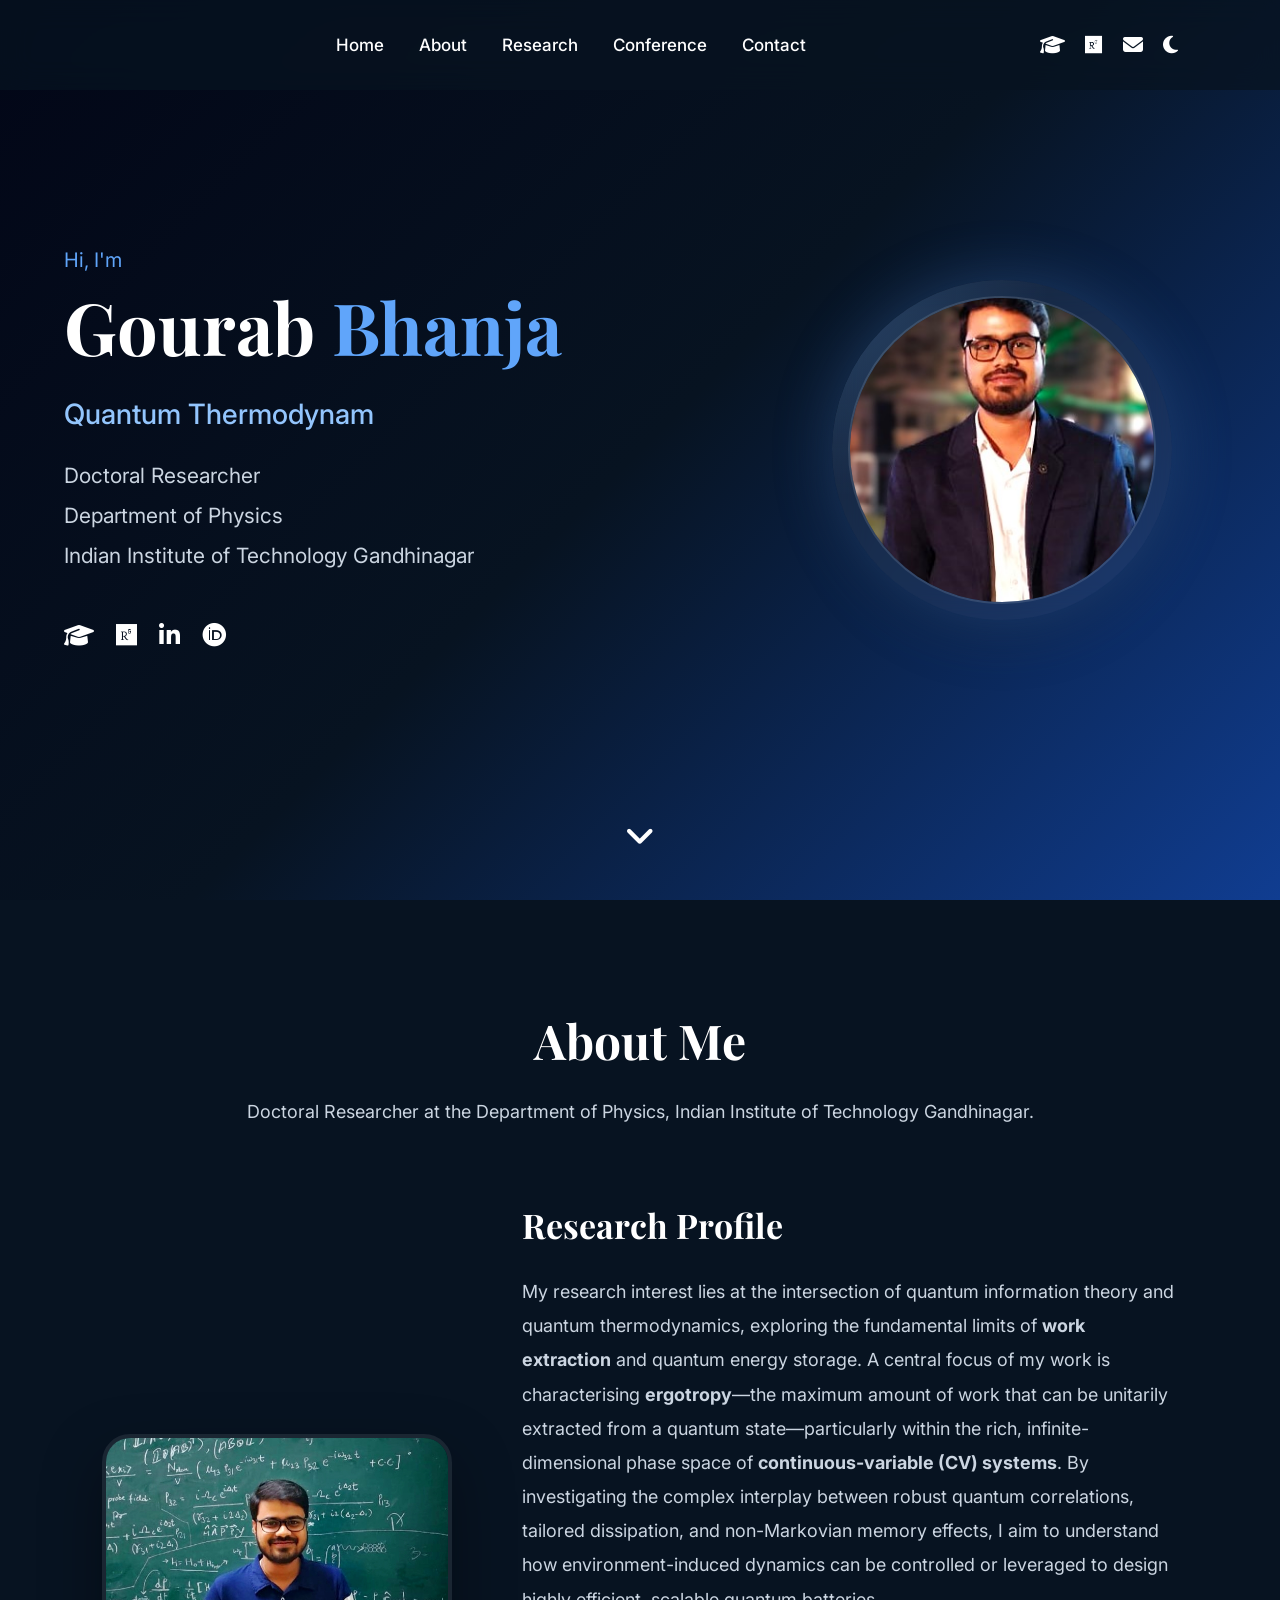
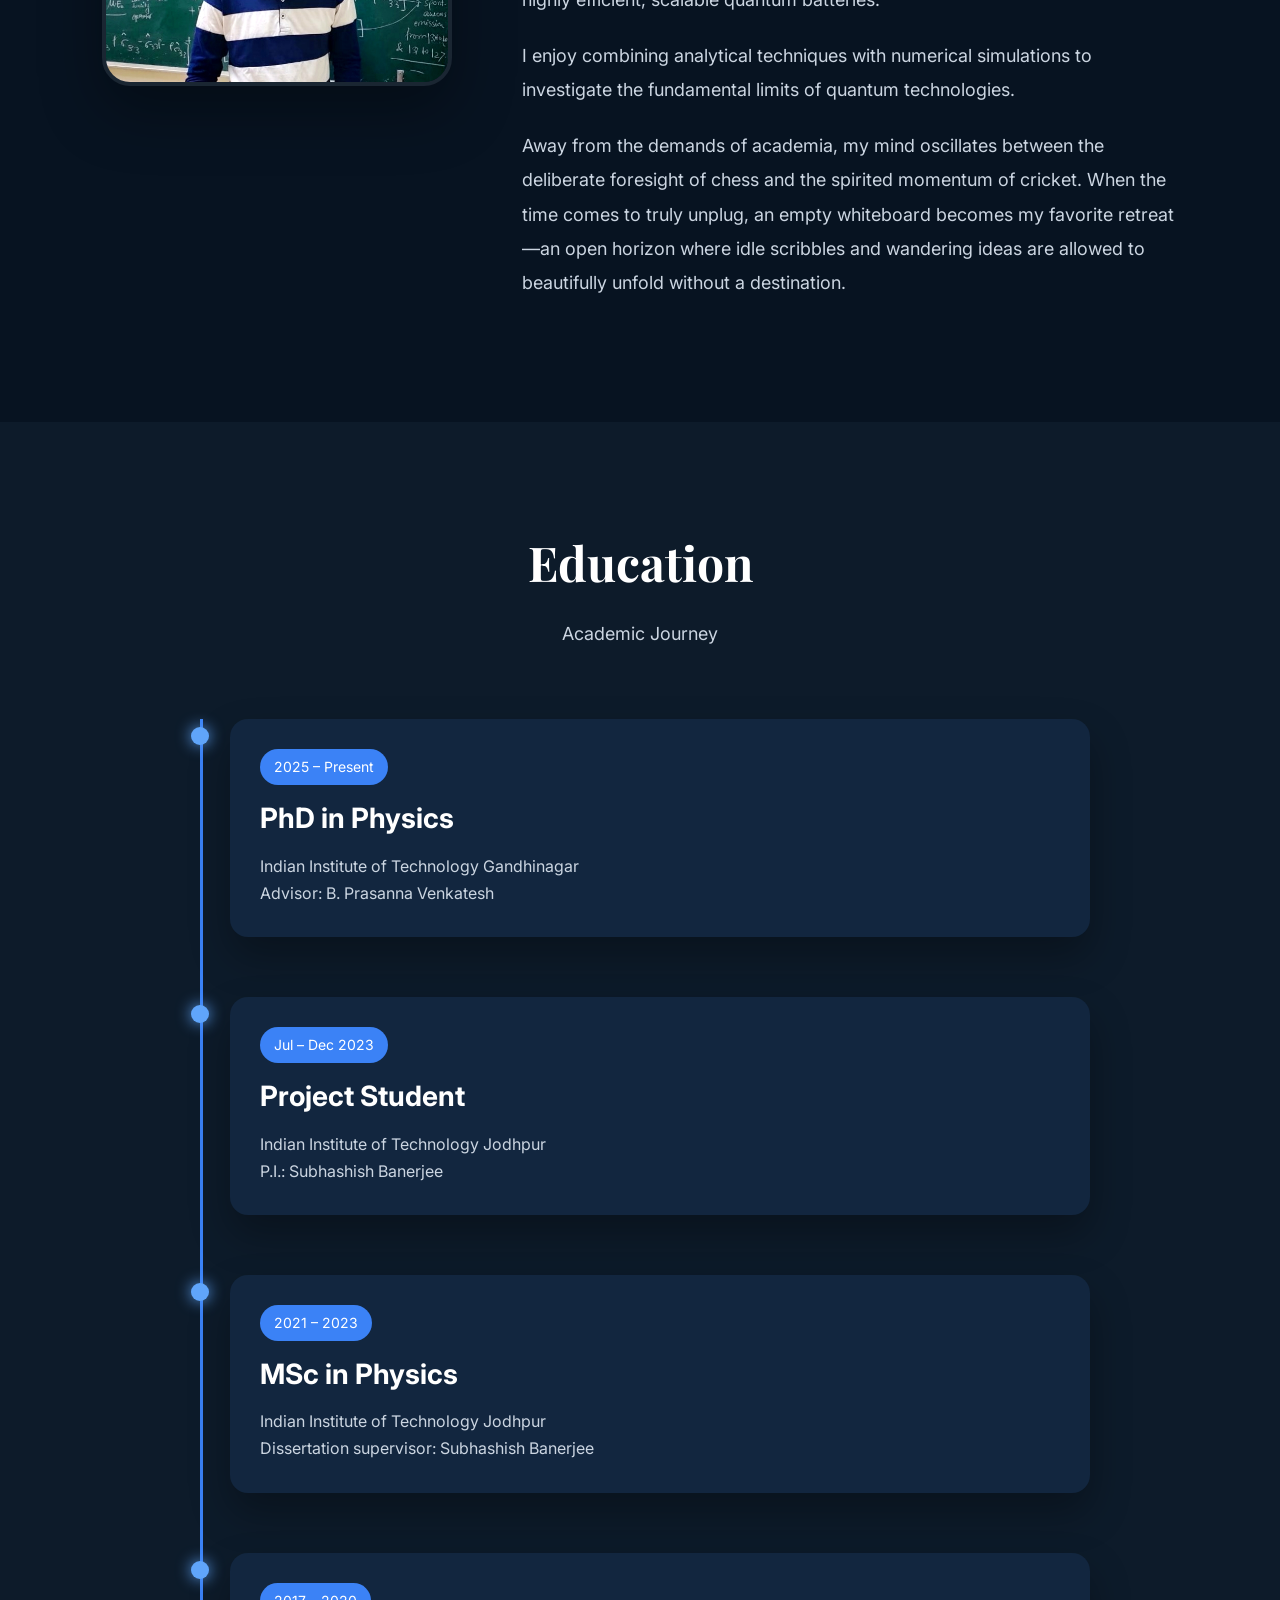
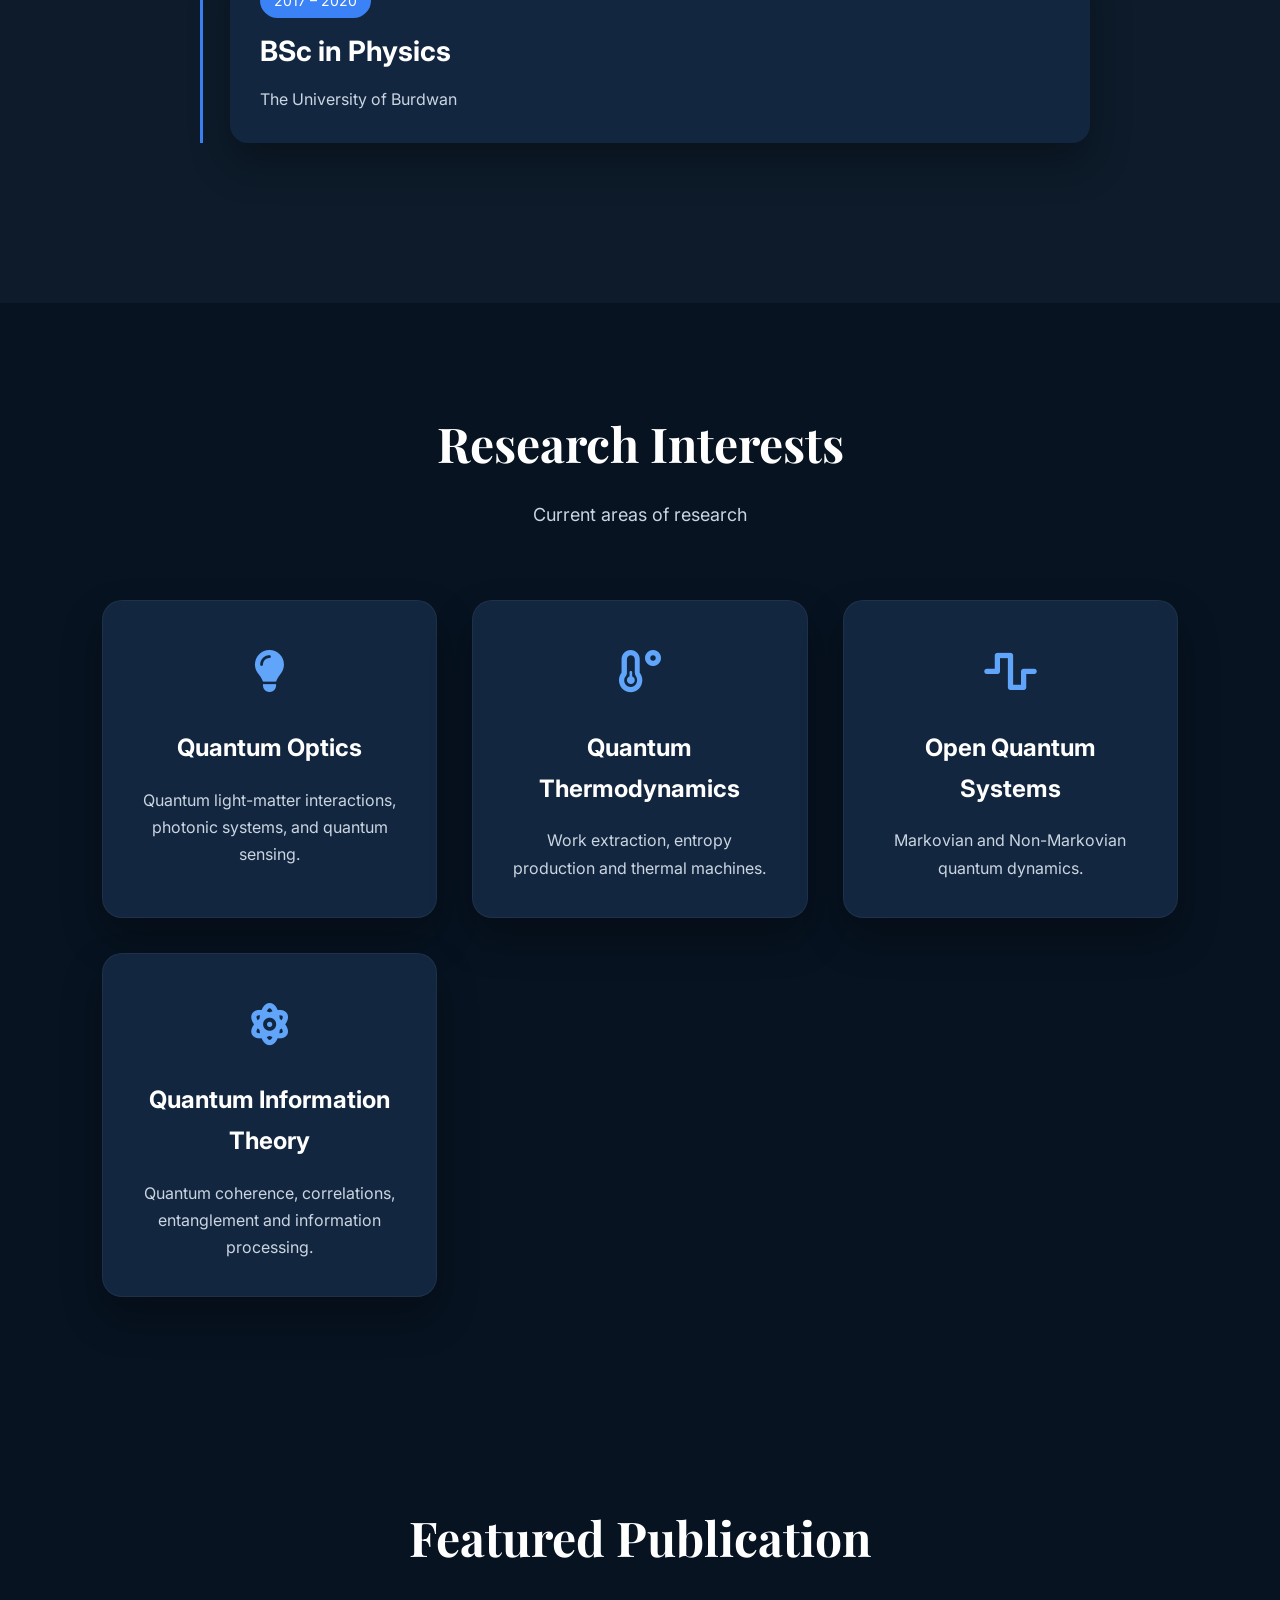
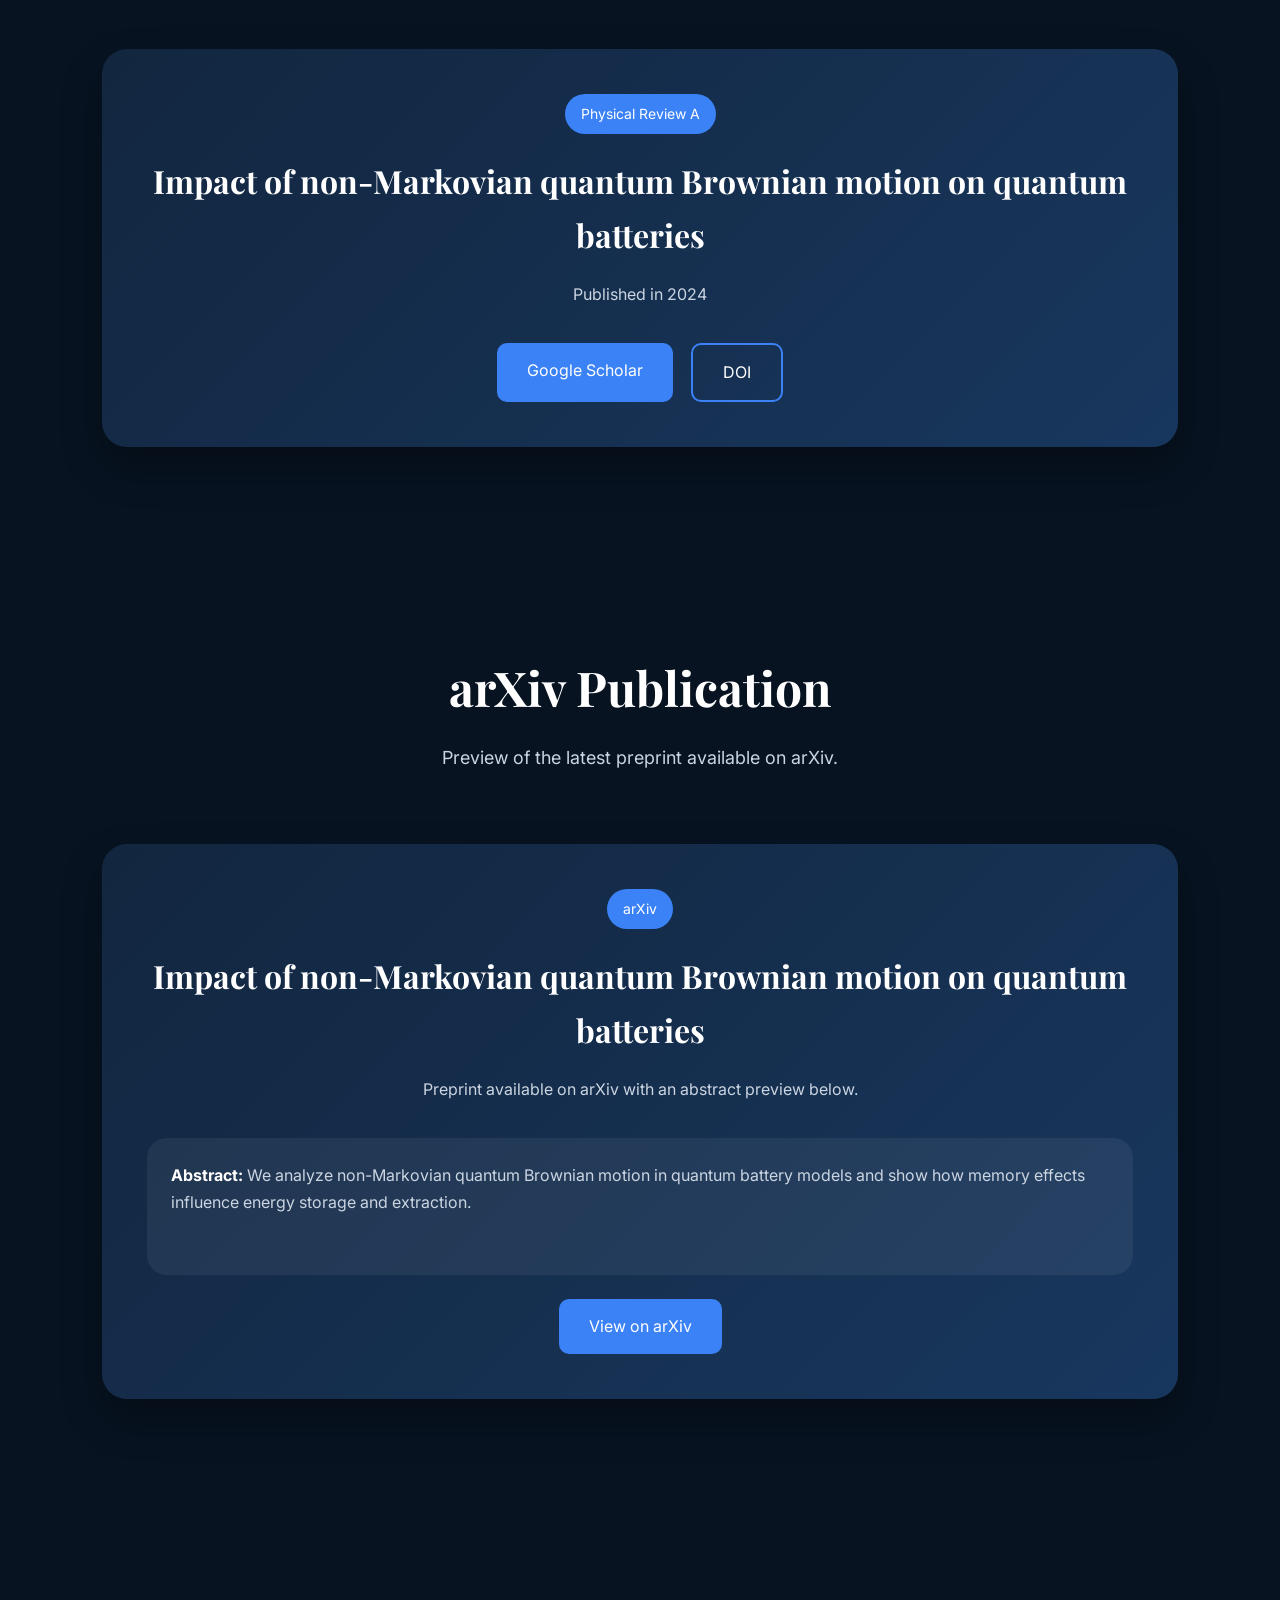
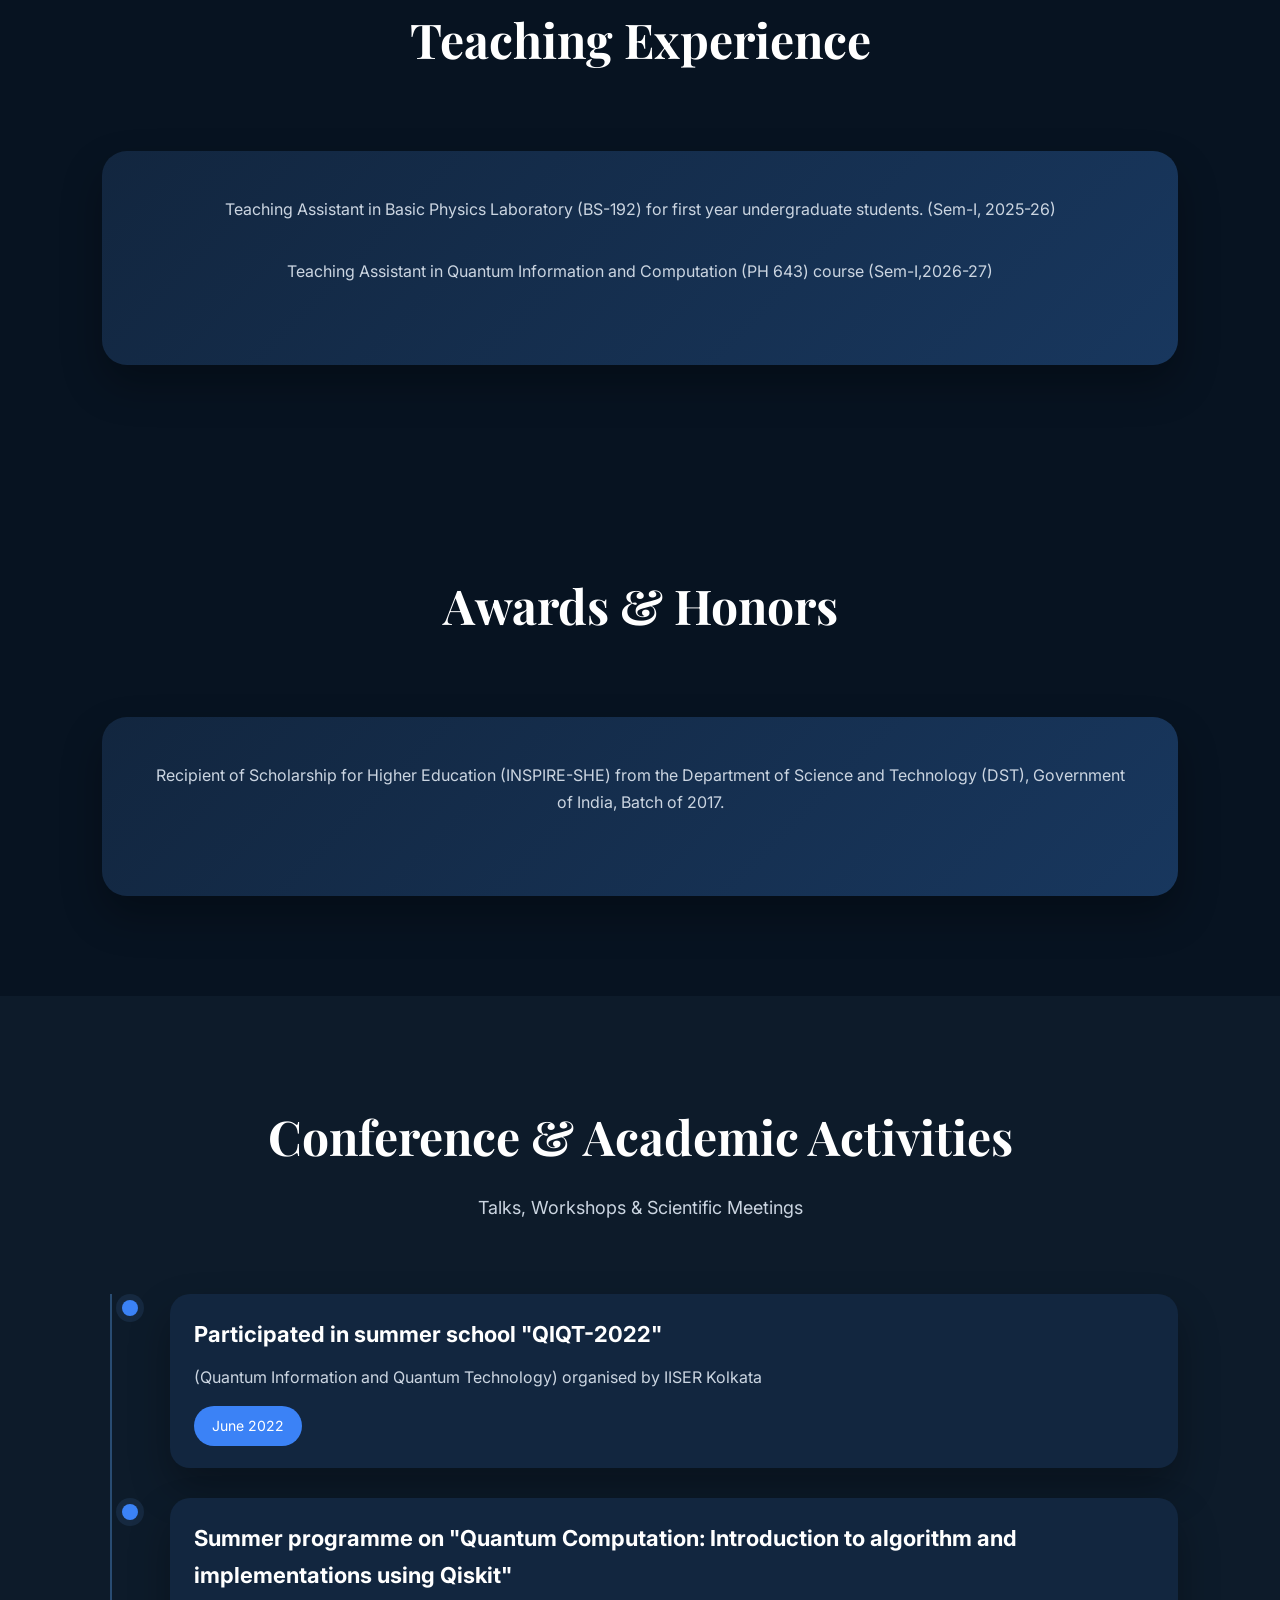
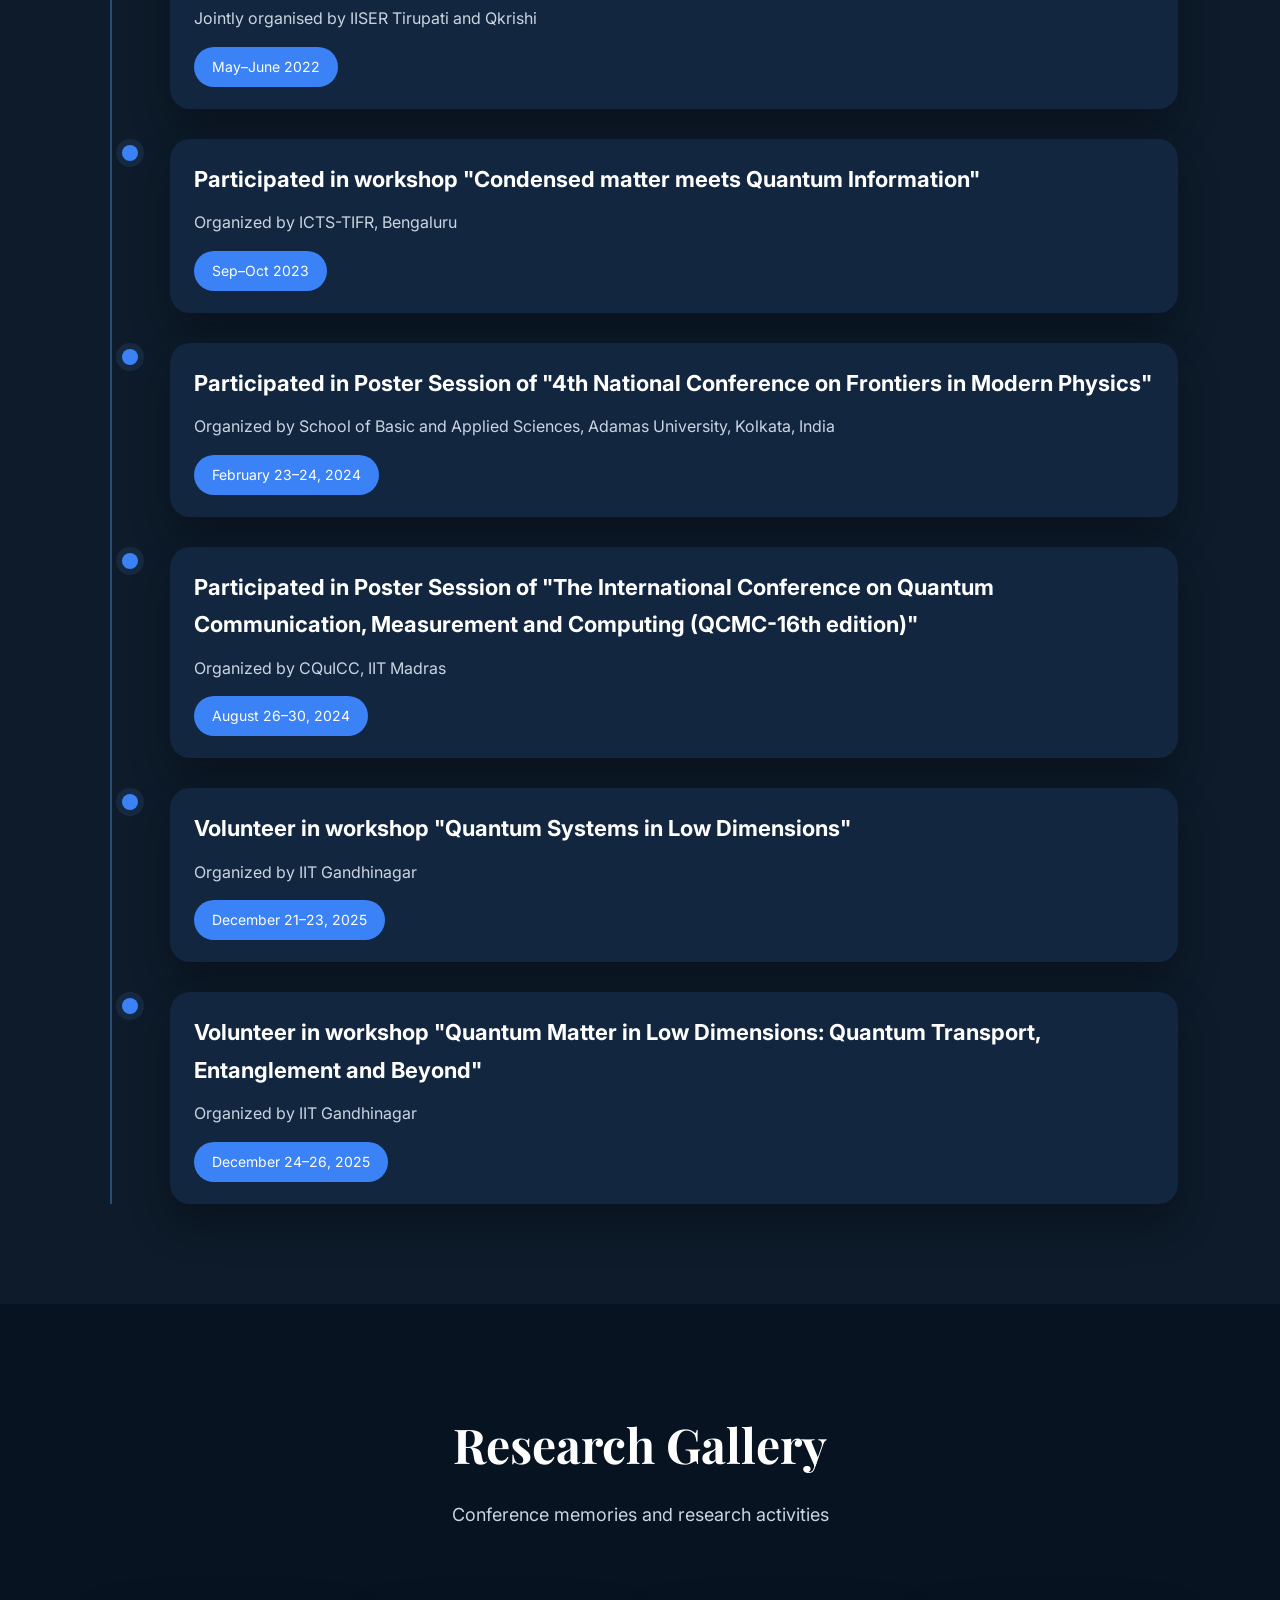
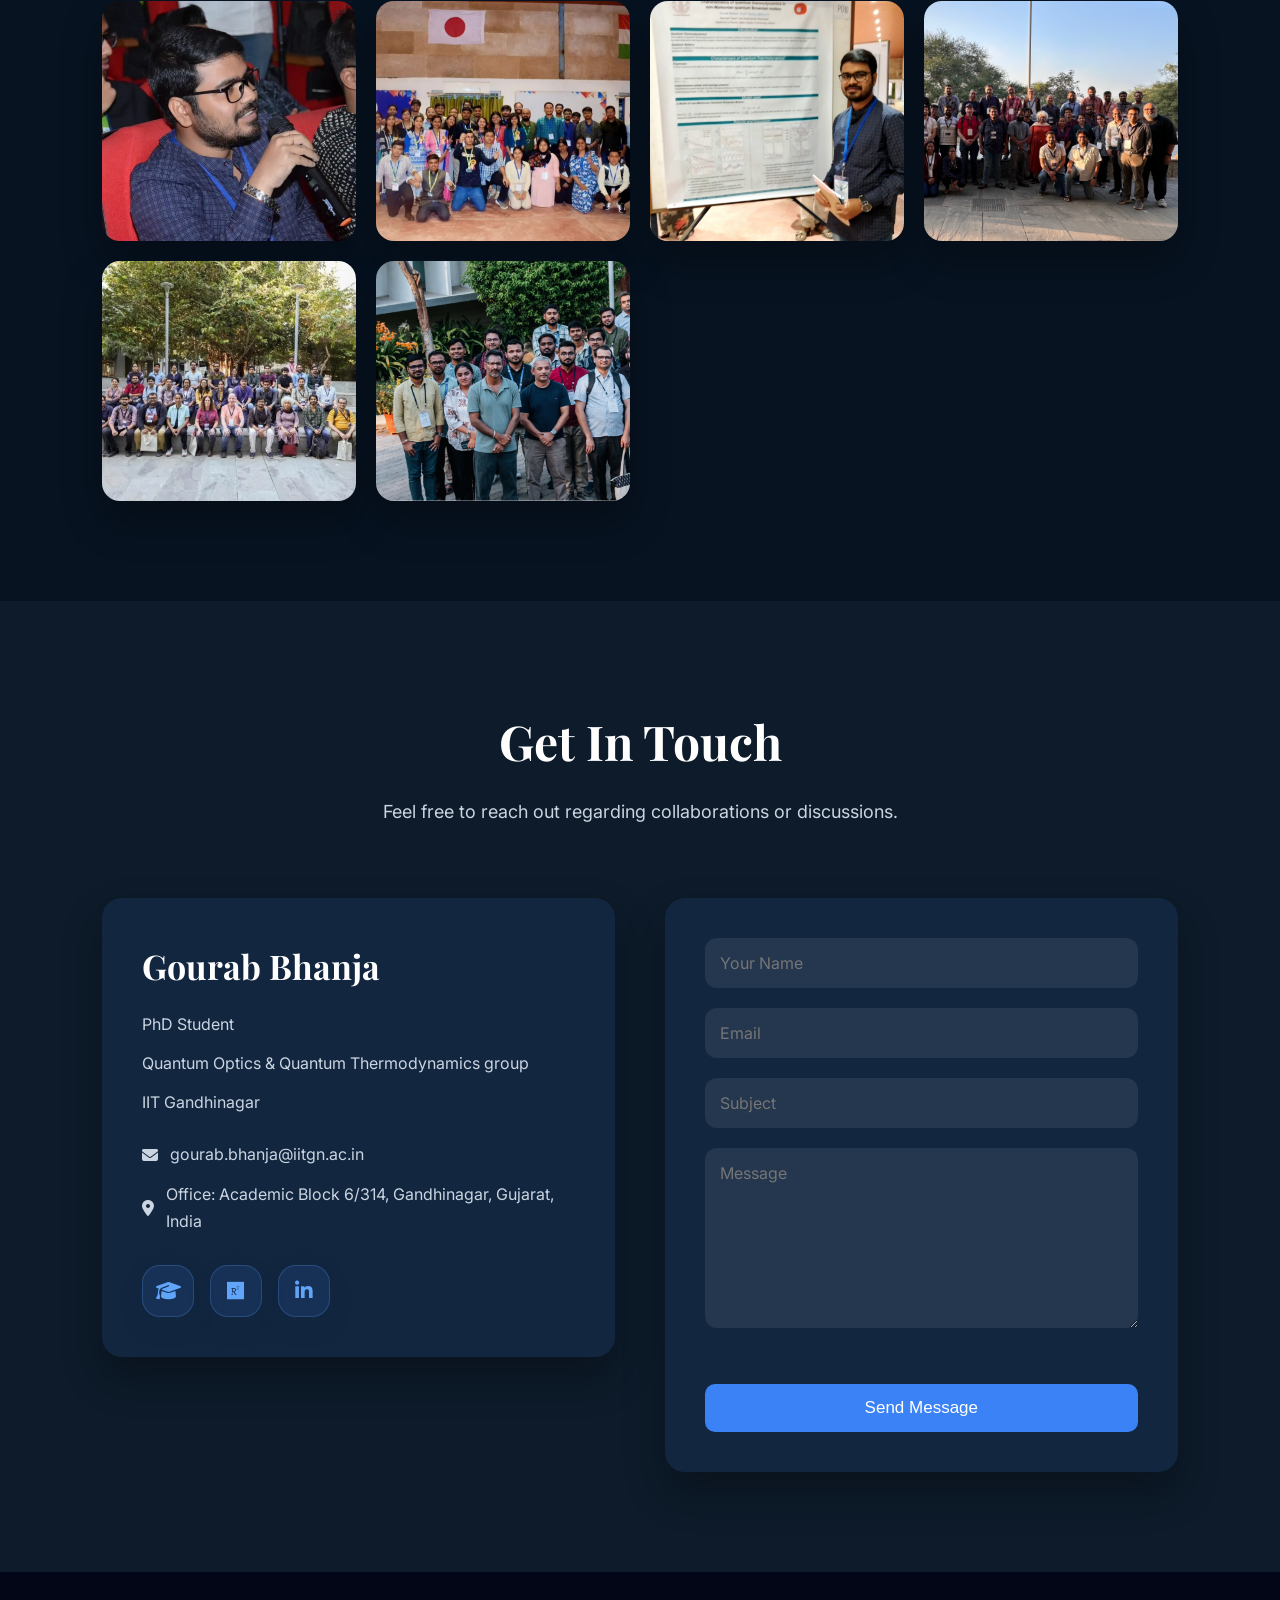
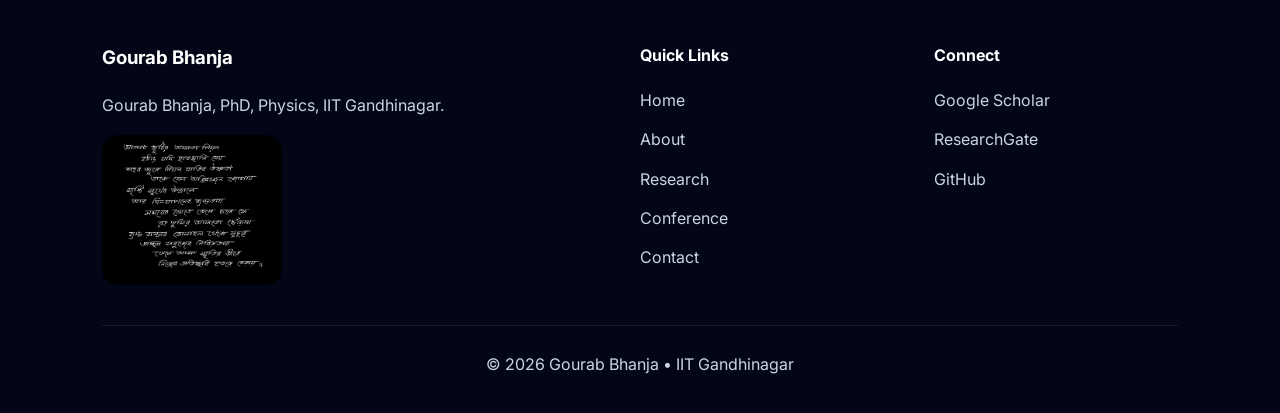
==== index.html @ 174e3635 "Update teaching experience date labels for GitHub Pages" ====
<!DOCTYPE html>
<html lang="en">

<head>

<meta charset="UTF-8">
<meta name="viewport" content="width=device-width, initial-scale=1.0">
<meta http-equiv="Cache-Control" content="no-cache, no-store, must-revalidate">
<meta http-equiv="Pragma" content="no-cache">
<meta http-equiv="Expires" content="0">

<title>Gourab Bhanja | Research Portfolio</title>

<meta name="description"
content="Personal website of Gourab Bhanja, Doctoral Researcher at IIT Gandhinagar working in Quantum Information Theory, Open Quantum Systems and Quantum Thermodynamics.">

<link rel="preconnect" href="https://fonts.googleapis.com">
<link rel="preconnect" href="https://fonts.gstatic.com" crossorigin>

<link href="https://fonts.googleapis.com/css2?family=Inter:wght@300;400;500;600;700&family=Playfair+Display:wght@700&display=swap" rel="stylesheet">

<link rel="stylesheet" href="style.css">

<link rel="stylesheet"
href="https://cdnjs.cloudflare.com/ajax/libs/font-awesome/6.5.2/css/all.min.css">

<script defer src="script.js"></script>

</head>

<body>

<div id="progress-bar"></div>

<!-- ================= NAVIGATION ================= -->

<nav id="navbar">

<div class="logo">

<a href="#" class="logo-link" aria-label="Home">
  <svg viewBox="0 0 64 64" xmlns="http://www.w3.org/2000/svg" role="img" aria-hidden="true">
    <circle cx="32" cy="32" r="30" fill="none" stroke="currentColor" stroke-width="4" opacity="0.25"/>
    <path d="M15 32c0-9.9 8-18 18-18 4.4 0 8.5 1.5 11.8 4" fill="none" stroke="currentColor" stroke-width="4" stroke-linecap="round"/>
    <circle cx="46" cy="22" r="4" fill="currentColor"/>
    <circle cx="20" cy="40" r="4" fill="currentColor"/>
    <circle cx="34" cy="32" r="6" fill="currentColor"/>
  </svg>
</a>

</div>

<ul id="nav-links">

<li><a href="#home">Home</a></li>

<li><a href="#about">About</a></li>

<li><a href="#research">Research</a></li>

<li><a href="#conference">Conference</a></li>

<li><a href="#contact">Contact</a></li>

</ul>

<div class="nav-icons">

<a href="https://scholar.google.com/citations?user=styomJ4AAAAJ&hl=en"
target="_blank">

<i class="fas fa-graduation-cap"></i>

</a>

<a href="https://www.researchgate.net/profile/Gourab-Bhanja"
target="_blank">

<i class="fab fa-researchgate"></i>

</a>

<a href="mailto:gourab.bhanja@iitgn.ac.in">

<i class="fas fa-envelope"></i>

</a>

<button id="theme-toggle">

<i class="fas fa-moon"></i>

</button>

<div id="hamburger">

<span></span>
<span></span>
<span></span>

</div>

</div>

</nav>

<!-- ================= HERO ================= -->

<header id="home">

<div id="particles"></div>

<div class="hero-container">

<div class="hero-left">

<p class="welcome">

Hi, I'm

</p>

<h1>

Gourab

<span>Bhanja</span>

</h1>

<h2 id="typing"></h2>

<p class="hero-text">

Doctoral Researcher

<br>

Department of Physics

<br>

Indian Institute of Technology Gandhinagar

</p>

<div class="social-icons">

<a href="https://scholar.google.com/citations?user=styomJ4AAAAJ&hl=en"

target="_blank">

<i class="fas fa-graduation-cap"></i>

</a>

<a href="https://www.researchgate.net/profile/Gourab-Bhanja"

target="_blank">

<i class="fab fa-researchgate"></i>

</a>

<a href="https://in.linkedin.com/in/gourab-bhanja-a75093294"

target="_blank">

<i class="fab fa-linkedin-in"></i>

</a>

<a href="https://orcid.org/0009-0004-2546-2495"

target="_blank">

<i class="fab fa-orcid"></i>

</a>

</div>

</div>

<div class="hero-right">

<div class="profile-card">

<img src="assets/profile-photo.jpg"

alt="Gourab Bhanja">

</div>

</div>

</div>

<a href="#about" class="scroll-down">

<i class="fas fa-angle-down"></i>

</a>

</header>

<!-- ================= ABOUT ================= -->

<section id="about" class="section">

<div class="container">

<div class="section-title">

<h2>About Me</h2>

<p>
Doctoral Researcher at the Department of Physics,
Indian Institute of Technology Gandhinagar.
</p>

</div>

<div class="about-grid">

<div class="about-image">

<img src="assets/about-me.jpg" alt="Gourab Bhanja">

</div>

<div class="about-content">

<h3>
Research Profile
</h3>

<p>

My research interest lies at the intersection of quantum information theory and quantum thermodynamics, exploring the fundamental limits of <strong>work extraction</strong> and quantum energy storage. A central focus of my work is characterising <strong>ergotropy</strong>—the maximum amount of work that can be unitarily extracted from a quantum state—particularly within the rich, infinite-dimensional phase space of <strong>continuous-variable (CV) systems</strong>. By investigating the complex interplay between robust quantum correlations, tailored dissipation, and non-Markovian memory effects, I aim to understand how environment-induced dynamics can be controlled or leveraged to design highly efficient, scalable quantum batteries.

</p>

<p>

I enjoy combining analytical techniques with numerical simulations to investigate the fundamental limits of quantum technologies.

</p>

<p>

Away from the demands of academia, my mind oscillates between the deliberate foresight of chess and the spirited momentum of cricket. When the time comes to truly unplug, an empty whiteboard becomes my favorite retreat—an open horizon where idle scribbles and wandering ideas are allowed to beautifully unfold without a destination.

</p>

</div>

</div>

</div>

</section>

<!-- ================= EDUCATION ================= -->

<section class="section dark">

<div class="container">

<div class="section-title">

<h2>Education</h2>

<p>
Academic Journey
</p>

</div>

<div class="timeline">

<div class="timeline-item">

<div class="timeline-dot"></div>

<div class="timeline-content">

<span class="year">

2025 – Present

</span>

<h3>

PhD in Physics

</h3>

<p>

Indian Institute of Technology Gandhinagar

</p>

<p>

Advisor: B. Prasanna Venkatesh

</p>

</div>

</div>

<div class="timeline-item">

<div class="timeline-dot"></div>

<div class="timeline-content">

<span class="year">

Jul – Dec 2023

</span>

<h3>

Project Student

</h3>

<p>

Indian Institute of Technology Jodhpur

</p>

<p>

P.I.: Subhashish Banerjee

</p>

</div>

</div>

<div class="timeline-item">

<div class="timeline-dot"></div>

<div class="timeline-content">

<span class="year">

2021 – 2023

</span>

<h3>

MSc in Physics

</h3>

<p>

Indian Institute of Technology Jodhpur

</p>

<p>

Dissertation supervisor: Subhashish Banerjee

</p>

</div>

</div>

<div class="timeline-item">

<div class="timeline-dot"></div>

<div class="timeline-content">

<span class="year">

2017 – 2020

</span>

<h3>

BSc in Physics

</h3>

<p>

The University of Burdwan

</p>

</div>

</div>

</div>

</div>

</section>

<!-- ================= RESEARCH ================= -->

<section id="research" class="section">

<div class="container">

<div class="section-title">

<h2>

Research Interests

</h2>

<p>

Current areas of research

</p>

</div>

<div class="research-grid">

<div class="research-card">

<div class="icon">

<i class="fas fa-lightbulb"></i>

</div>

<h3>

Quantum Optics

</h3>

<p>

Quantum light-matter
interactions,
photonic systems,
and quantum sensing.

</p>

</div>

<div class="research-card">

<div class="icon">

<i class="fas fa-temperature-low"></i>

</div>

<h3>

Quantum Thermodynamics

</h3>

<p>

Work extraction,
entropy production
and thermal machines.

</p>

</div>

<div class="research-card">

<div class="icon">

<i class="fas fa-wave-square"></i>

</div>

<h3>

Open Quantum Systems

</h3>

<p>

Markovian
and
Non-Markovian
quantum dynamics.

</p>

</div>

<div class="research-card">

<div class="icon">

<i class="fas fa-atom"></i>

</div>

<h3>

Quantum Information Theory

</h3>

<p>

Quantum coherence,
correlations,
entanglement
and information processing.

</p>

</div>

</div>

</div>

</section>

<!-- ================= FEATURED PUBLICATION ================= -->

<section id="publications" class="section publication-section">

<div class="container">

<div class="section-title">

<h2>

Featured Publication

</h2>

</div>

<div class="publication-card">

<span class="badge">

Physical Review A

</span>

<h3>

Impact of non-Markovian quantum Brownian motion on quantum batteries

</h3>

<p>

Published in 2024

</p>

<div class="publication-buttons">

<a href="https://scholar.google.com/citations?user=styomJ4AAAAJ&hl=en"

target="_blank"

class="btn-primary">

Google Scholar

</a>

<a href="#"

class="btn-secondary">

DOI

</a>

</div>

</div>

</div>

</section>

<!-- ================= ARXIV PREVIEW ================= -->

<section class="section publication-section">

<div class="container">

<div class="section-title">

<h2>arXiv Publication</h2>

<p>Preview of the latest preprint available on arXiv.</p>

</div>

<div class="publication-card">

<span class="badge">arXiv</span>

<h3>Impact of non-Markovian quantum Brownian motion on quantum batteries</h3>

<p>Preprint available on arXiv with an abstract preview below.</p>

<div class="publication-preview">

<p><strong>Abstract:</strong> We analyze non-Markovian quantum Brownian motion in quantum battery models and show how memory effects influence energy storage and extraction.</p>

</div>

<div class="publication-buttons">

<a href="https://arxiv.org/search/quant-ph?searchtype=author&query=Bhanja,+G" target="_blank" class="btn-primary">View on arXiv</a>

</div>

</div>

</div>

</section>

<!-- ================= TEACHING ================= -->

<section id="teaching" class="section publication-section">

<div class="container">

<div class="section-title">

<h2>

Teaching Experience

</h2>

</div>

<div class="publication-card">

<p>

Teaching Assistant in Basic Physics Laboratory (BS-192) for first year undergraduate students. (Sem-I, 2025-26)

</p>

<p>

Teaching Assistant in Quantum Information and Computation (PH 643) course (Sem-I,2026-27)

</p>

</div>

</div>

</section>

<!-- ================= AWARDS & HONORS ================= -->

<section id="awards" class="section publication-section">

<div class="container">

<div class="section-title">

<h2>

Awards & Honors

</h2>

</div>

<div class="publication-card">

<p>

Recipient of Scholarship for Higher Education (INSPIRE-SHE) from the Department of Science and Technology (DST), Government of India, Batch of 2017.

</p>

</div>

</div>

</section>

<!-- ================= CONFERENCE ================= -->

<section id="conference" class="section dark">

<div class="container">

<div class="section-title">

<h2>Conference & Academic Activities</h2>

<p>
Talks, Workshops & Scientific Meetings
</p>

</div>

<div class="conference-list">

<div class="conference-item">

<div class="conference-dot"></div>

<div class="conference-details">

<h3>Participated in summer school "QIQT-2022"</h3>

<p>

(Quantum Information and Quantum Technology) organised by IISER Kolkata

</p>

<span>June 2022</span>

</div>

</div>

<div class="conference-item">

<div class="conference-dot"></div>

<div class="conference-details">

<h3>Summer programme on "Quantum Computation: Introduction to algorithm and implementations using Qiskit"</h3>

<p>

Jointly organised by IISER Tirupati and Qkrishi

</p>

<span>May–June 2022</span>

</div>

</div>

<div class="conference-item">

<div class="conference-dot"></div>

<div class="conference-details">

<h3>Participated in workshop "Condensed matter meets Quantum Information"</h3>

<p>

Organized by ICTS-TIFR, Bengaluru

</p>

<span>Sep–Oct 2023</span>

</div>

</div>

<div class="conference-item">

<div class="conference-dot"></div>

<div class="conference-details">

<h3>Participated in Poster Session of "4th National Conference on Frontiers in Modern Physics"</h3>

<p>

Organized by School of Basic and Applied Sciences, Adamas University, Kolkata, India

</p>

<span>February 23–24, 2024</span>

</div>

</div>

<div class="conference-item">

<div class="conference-dot"></div>

<div class="conference-details">

<h3>Participated in Poster Session of "The International Conference on Quantum Communication, Measurement and Computing (QCMC-16th edition)"</h3>

<p>

Organized by CQuICC, IIT Madras

</p>

<span>August 26–30, 2024</span>

</div>

</div>

<div class="conference-item">

<div class="conference-dot"></div>

<div class="conference-details">

<h3>Volunteer in workshop "Quantum Systems in Low Dimensions"</h3>

<p>

Organized by IIT Gandhinagar

</p>

<span>December 21–23, 2025</span>

</div>

</div>

<div class="conference-item">

<div class="conference-dot"></div>

<div class="conference-details">

<h3>Volunteer in workshop "Quantum Matter in Low Dimensions: Quantum Transport, Entanglement and Beyond"</h3>

<p>

Organized by IIT Gandhinagar

</p>

<span>December 24–26, 2025</span>

</div>

</div>

</div>

</div>

</section>

<!-- ================= GALLERY ================= -->

<section id="gallery" class="section">

<div class="container">

<div class="section-title">

<h2>

Research Gallery

</h2>

<p>

Conference memories and research activities

</p>

</div>

<div class="gallery-grid">

<img src="assets/gallery-1.jpg" alt="Gallery">

<img src="assets/gallery-2.jpg" alt="Gallery">

<img src="assets/gallery-3.jpg" alt="Gallery">

<img src="assets/gallery-4.jpg" alt="Gallery" class="gallery-right-focus">

<img src="assets/gallery-5.jpg" alt="Gallery">

<img src="assets/gallery-6.jpg" alt="Gallery" class="gallery-left-focus">

</div>

</div>

</section>

<!-- ================= CONTACT ================= -->

<section id="contact" class="section dark">

<div class="container">

<div class="section-title">

<h2>

Get In Touch

</h2>

<p>

Feel free to reach out regarding collaborations or discussions.

</p>

</div>

<div class="contact-wrapper">

<div class="contact-card">

<h3>

Gourab Bhanja

</h3>

<p>

PhD Student

</p>

<p>

Quantum Optics & Quantum Thermodynamics group

</p>

<p>

IIT Gandhinagar

</p>

<div class="contact-list">

<p>

<i class="fas fa-envelope"></i>

gourab.bhanja@iitgn.ac.in

</p>

<p>

<i class="fas fa-map-marker-alt"></i>

<a href="https://www.google.com/maps/search/?api=1&query=Academic+Block+6/314%2C+IIT+Gandhinagar%2C+Gujarat%2C+India" target="_blank" rel="noreferrer">

Office: Academic Block 6/314, Gandhinagar, Gujarat, India

</a>

</p>

</div>

<div class="contact-icons">

<a href="https://scholar.google.com/citations?user=styomJ4AAAAJ&hl=en" target="_blank" aria-label="Google Scholar">

<i class="fas fa-graduation-cap"></i>

</a>

<a href="https://www.researchgate.net/profile/Gourab-Bhanja" target="_blank" aria-label="ResearchGate">

<i class="fab fa-researchgate"></i>

</a>

<a href="https://www.linkedin.com/in/gourab-bhanja-a75093294/" target="_blank" aria-label="LinkedIn">

<i class="fab fa-linkedin-in"></i>

</a>

</div>

</div>

<div class="contact-form">

<form id="contact-form" novalidate>

<input type="text" id="name" name="name" placeholder="Your Name" required>

<input type="email" id="email" name="email" placeholder="Email" required>

<input type="text" id="subject" name="subject" placeholder="Subject">

<textarea id="message" name="message" rows="6" placeholder="Message" required></textarea>

<input type="text" name="_honey" style="display:none" tabindex="-1" autocomplete="off">

<div id="form-status" class="form-status" aria-live="polite"></div>

<button type="submit" class="btn-primary">

<span class="button-label">Send Message</span>
<span class="button-spinner" aria-hidden="true"></span>

</button>

</form>

</div>

</div>

</div>

</section>

<!-- ================= FOOTER ================= -->

<footer>

<div class="container">

<div class="footer-grid">

<div>

<h3>

Gourab Bhanja

</h3>

<p>

Gourab Bhanja, PhD, Physics, IIT Gandhinagar.

</p>

<img src="assets/footer.jpg" alt="Gourab Bhanja" style="margin-top:16px; width:180px; border-radius:16px;">

</div>

<div>

<h4>

Quick Links

</h4>

<ul>

<li><a href="#home">Home</a></li>

<li><a href="#about">About</a></li>

<li><a href="#research">Research</a></li>

<li><a href="#conference">Conference</a></li>

<li><a href="#contact">Contact</a></li>

</ul>

</div>

<div>

<h4>

Connect

</h4>

<p>

<a href="https://scholar.google.com/citations?user=styomJ4AAAAJ&hl=en">

Google Scholar

</a>

</p>

<p>

<a href="https://www.researchgate.net/profile/Gourab-Bhanja">

ResearchGate

</a>

</p>

<p>

<a href="https://github.com/gbhanja">

GitHub

</a>

</p>

</div>

</div>

<hr>

<p class="copyright">

© 2026 Gourab Bhanja

</p>

</div>

</footer>

</body>

</html>
---- style.css ----
/*========================

Gourab Bhanja Portfolio
style.css
Part 1

========================*/

*{
margin:0;
padding:0;
box-sizing:border-box;
}

html{
scroll-behavior:smooth;
}

:root{

--bg:#071321;
--bg2:#0d1b2a;
--card:#12263f;
--primary:#3b82f6;
--accent:#60a5fa;
--text:#ffffff;
--muted:#cbd5e1;
--shadow:0 20px 40px rgba(0,0,0,.3);

}

body{

font-family:'Inter',sans-serif;
background:var(--bg);
color:var(--text);
overflow-x:hidden;
line-height:1.7;

}

body.light{

--bg:#f8fafc;
--bg2:#ffffff;
--card:#ffffff;
--text:#111827;
--muted:#475569;

}

a{

text-decoration:none;
color:inherit;

}

img{

max-width:100%;
display:block;

}

.section{

padding:100px 8%;

}

.container{

max-width:1200px;
margin:auto;

}

.section-title{

text-align:center;
margin-bottom:70px;

}

.section-title h2{

font-size:48px;
font-family:'Playfair Display',serif;
margin-bottom:15px;

}

.section-title p{

color:var(--muted);
font-size:18px;

}

/*========================
Progress Bar
========================*/

#progress-bar{

position:fixed;
top:0;
left:0;
width:0%;
height:4px;
background:linear-gradient(to right,#2563eb,#60a5fa);
z-index:9999;

}

/*========================
Navigation
========================*/

#navbar{

position:fixed;
top:0;
left:0;
width:100%;
padding:18px 8%;
display:flex;
justify-content:space-between;
align-items:center;

background:rgba(7,19,33,.75);

backdrop-filter:blur(15px);

z-index:1000;

transition:.4s;

}

.logo a{

font-size:32px;
font-weight:700;
color:var(--accent);

}

#nav-links{

display:flex;
list-style:none;
gap:35px;

}

#nav-links a{

font-size:17px;
font-weight:500;
position:relative;

}

#nav-links a::after{

content:"";
position:absolute;
left:0;
bottom:-6px;

width:0%;

height:2px;

background:var(--accent);

transition:.3s;

}

#nav-links a:hover::after{

width:100%;

}

.nav-icons{

display:flex;
align-items:center;
gap:20px;

}

.nav-icons a{

font-size:20px;
transition:.3s;

}

.nav-icons a:hover{

color:var(--accent);

}

#theme-toggle{

background:none;
border:none;
color:white;
font-size:20px;
cursor:pointer;

}

#hamburger{

display:none;
cursor:pointer;
flex-direction:column;
gap:5px;

}

#hamburger span{

width:28px;
height:3px;
background:white;
border-radius:4px;

}

/*========================
Hero
========================*/

header{

height:100vh;

background:

linear-gradient(

135deg,

#020617,

#071321,

#103d91

);

display:flex;
align-items:center;
justify-content:center;
position:relative;

overflow:hidden;

}

.hero-container{

width:90%;
max-width:1300px;

display:grid;

grid-template-columns:1.2fr .8fr;

align-items:center;

gap:80px;

}

.hero-left{

animation:fadeLeft 1s ease;

}

.welcome{

color:var(--accent);
font-size:20px;
margin-bottom:10px;

}

.hero-left h1{

font-size:72px;
font-family:'Playfair Display',serif;
line-height:1.1;

}

.hero-left span{

color:var(--accent);

}

#typing{

height:40px;

font-size:28px;

margin:25px 0;

font-weight:500;

color:#93c5fd;

}

.hero-text{

font-size:21px;

color:var(--muted);

line-height:1.9;

max-width:600px;

}

.hero-buttons{

margin-top:40px;

display:flex;

gap:18px;

flex-wrap:wrap;

}

.btn-primary{

padding:14px 30px;

background:var(--primary);

color:white;

border-radius:10px;

transition:.35s;

display:inline-block;

}

.btn-secondary{

padding:14px 30px;

border:2px solid var(--primary);

border-radius:10px;

transition:.35s;

display:inline-block;

}

.btn-primary:hover,

.btn-secondary:hover{

transform:translateY(-5px);

box-shadow:var(--shadow);

}

.social-icons{

margin-top:40px;

display:flex;

gap:22px;

}

.social-icons a{

font-size:24px;

transition:.35s;

}

.social-icons a:hover{

color:var(--accent);

transform:translateY(-4px);

}

.hero-right{

display:flex;

justify-content:center;

animation:fadeRight 1s ease;

}

.profile-card{

background:rgba(255,255,255,.06);

padding:16px;

border-radius:30px;

backdrop-filter:blur(18px);

box-shadow:var(--shadow);

text-align:center;

}

.profile-card{
  width:340px;
  height:340px;
  overflow:hidden;
  border-radius:50%;
  box-shadow: 0 0 60px rgba(96,165,250,.25), 0 20px 50px rgba(0,0,0,.25);
  position:relative;
}

.profile-card::before{
  content: "";
  position:absolute;
  inset:0;
  border-radius:50%;
  background: radial-gradient(circle at top left, rgba(96,165,250,.25), transparent 45%);
  pointer-events:none;
}

.profile-card img{
  width:100%;
  height:100%;
  object-fit:cover;
  object-position:center 22%;
  border-radius:50%;
  border:2px solid rgba(255,255,255,.12);
  transform:rotate(0deg);
  transition:transform .35s ease, box-shadow .35s ease;
}

.profile-card img:hover{
  transform:rotate(0deg);
  box-shadow: 0 0 40px rgba(96,165,250,.25);
}

.status{

margin-top:25px;

display:flex;

justify-content:center;

align-items:center;

gap:10px;

font-size:15px;

}

.dot{

width:12px;
height:12px;
background:#22c55e;
border-radius:50%;

}

.scroll-down{

position:absolute;

bottom:35px;

left:50%;

transform:translateX(-50%);

font-size:34px;

animation:bounce 2s infinite;

color:white;

}

/*========================
Particles
========================*/

#particles{

position:absolute;

width:100%;
height:100%;

top:0;
left:0;

overflow:hidden;

z-index:0;

}

.hero-container{

position:relative;
z-index:5;

}

/*==================================================
ABOUT
==================================================*/

.about-grid{

display:grid;
grid-template-columns:350px 1fr;
gap:70px;
align-items:center;

}

.about-image{

display:flex;
justify-content:center;
align-items:center;

}

.about-image img{

width:100%;
max-width:360px;
height:auto;

object-fit:cover;
object-position:center 20%;

border-radius:28px;

box-shadow:0 24px 60px rgba(0,0,0,.35);

border:4px solid rgba(255,255,255,.08);

}

.about-content h3{

font-size:34px;

margin-bottom:20px;

font-family:'Playfair Display',serif;

}

.about-content p{

color:var(--muted);

font-size:18px;

margin-bottom:22px;

line-height:1.9;

}

.info-grid{

display:grid;

grid-template-columns:repeat(2,1fr);

gap:22px;

margin-top:35px;

}

.info-grid div{

background:var(--card);

padding:22px;

border-radius:15px;

transition:.35s;

}

.info-grid div:hover{

transform:translateY(-8px);

}

.info-grid h4{

color:var(--accent);

margin-bottom:8px;

font-size:17px;

}



/*==================================================
TIMELINE
==================================================*/

.dark{

background:var(--bg2);

}

.timeline{

max-width:900px;

margin:auto;

position:relative;

padding-left:40px;

}

.timeline::before{

content:"";

position:absolute;

left:10px;

top:0;

bottom:0;

width:3px;

background:var(--primary);

}

.timeline-item{

position:relative;

margin-bottom:60px;

}

.timeline-dot{

position:absolute;

left:-39px;

top:8px;

width:18px;

height:18px;

background:var(--accent);

border-radius:50%;

box-shadow:0 0 15px var(--accent);

}

.timeline-content{

background:var(--card);

padding:30px;

border-radius:18px;

box-shadow:var(--shadow);

transition:.35s;

}

.timeline-content:hover{

transform:translateX(8px);

}

.timeline-content h3{

margin:10px 0;

font-size:28px;

}

.timeline-content p{

color:var(--muted);

}

.year{

display:inline-block;

background:var(--primary);

padding:6px 14px;

border-radius:20px;

font-size:14px;

}



/*==================================================
RESEARCH
==================================================*/

.research-grid{

display:grid;

grid-template-columns:repeat(auto-fit,minmax(260px,1fr));

gap:35px;

}

.research-card{

background:var(--card);

padding:35px;

border-radius:20px;

transition:.35s;

text-align:center;

box-shadow:var(--shadow);

border:1px solid rgba(255,255,255,.05);

}

.research-card:hover{

transform:translateY(-10px);

}

.research-card .icon{

font-size:42px;

color:var(--accent);

margin-bottom:20px;

}

.research-card h3{

margin-bottom:18px;

font-size:24px;

}

.research-card p{

color:var(--muted);

}



/*==================================================
PUBLICATION
==================================================*/

.publication-card{

background:linear-gradient(135deg,#12263f,#18375e);

padding:45px;

border-radius:25px;

box-shadow:var(--shadow);

text-align:center;

}

.badge{

display:inline-block;

background:var(--primary);

padding:8px 16px;

border-radius:25px;

margin-bottom:20px;

font-size:14px;

}

.publication-card h3{

font-size:32px;

margin-bottom:18px;

font-family:'Playfair Display',serif;

}

.publication-card p{

color:var(--muted);

margin-bottom:35px;

}

.publication-buttons{

display:flex;

justify-content:center;

gap:18px;

flex-wrap:wrap;

}

.publication-preview{

background:rgba(255,255,255,0.06);

padding:24px;

border-radius:20px;

margin-bottom:24px;

text-align:left;

color:var(--muted);

}

.publication-preview strong{

color:var(--text);

}



/*==================================================
STATISTICS
==================================================*/

.stats{

padding:90px 8%;

display:grid;

grid-template-columns:repeat(4,1fr);

gap:30px;

background:#06111d;

}

.stat-box{

background:var(--card);

padding:35px;

border-radius:18px;

text-align:center;

transition:.35s;

}

.stat-box:hover{

transform:translateY(-10px);

}

.stat-box h2{

font-size:54px;

color:var(--accent);

margin-bottom:10px;

}

.stat-box p{

color:var(--muted);

}



/*==================================================
SCROLL ANIMATIONS
==================================================*/

.fade{

opacity:0;

transform:translateY(60px);

transition:all .9s ease;

}

.fade.show{

opacity:1;

transform:translateY(0);

}



/*==================================================
RESPONSIVE
==================================================*/

@media(max-width:1000px){

.about-grid{

grid-template-columns:1fr;

text-align:center;

}

.info-grid{

grid-template-columns:1fr;

}

.timeline{

padding-left:25px;

}

.stats{

grid-template-columns:repeat(2,1fr);

}

}

@media(max-width:700px){

.stats{

grid-template-columns:1fr;

}

.about-image img{

width:240px;

height:240px;

}

.contact-icons{
justify-content:center;
gap:20px;
}

.contact-icons a{
width:58px;
height:58px;
font-size:22px;
}

.section-title h2{

font-size:36px;

}

.timeline-content h3{

font-size:22px;

}

.publication-card h3{

font-size:24px;

}

}

/*==================================================
CONFERENCE
==================================================*/

.conference-list{
position:relative;
display:grid;
gap:30px;
padding-left:20px;
}

.conference-list::before{
content:"";
position:absolute;
top:0;
left:8px;
width:2px;
height:100%;
background:rgba(96,165,250,.35);
}

.conference-item{
position:relative;
display:grid;
grid-template-columns:24px 1fr;
gap:24px;
}

.conference-dot{
width:16px;
height:16px;
border-radius:50%;
background:var(--primary);
box-shadow:0 0 0 6px rgba(96,165,250,.1);
margin-top:6px;
}

.conference-details{
background:var(--card);
border-radius:20px;
padding:22px 24px;
box-shadow:var(--shadow);
}

.conference-details h3{
margin-bottom:10px;
font-size:22px;
}

.conference-details p{
color:var(--muted);
margin-bottom:14px;
line-height:1.8;
}

.conference-details span{
display:inline-block;
padding:8px 18px;
background:var(--primary);
border-radius:999px;
font-size:14px;
}

/*==================================================
GALLERY
==================================================*/

.gallery-grid{
display:grid;
grid-template-columns:repeat(auto-fit,minmax(250px,1fr));
gap:20px;
}

.gallery-grid img{
width:100%;
height:240px;
object-fit:cover;
border-radius:18px;
transition:.4s;
cursor:pointer;
box-shadow:var(--shadow);
}

.gallery-grid img:hover{
transform:scale(1.05);
}

.gallery-left-focus{
object-position:left top;
}

.gallery-right-focus{
object-position:right top;
}

/*==================================================
CONTACT
==================================================*/

.contact-wrapper{
display:grid;
grid-template-columns:1fr 1fr;
gap:50px;
align-items:start;
}

.contact-card{
background:var(--card);
padding:40px;
border-radius:20px;
box-shadow:var(--shadow);
}

.contact-card h3{
font-size:34px;
margin-bottom:15px;
font-family:'Playfair Display',serif;
}

.contact-card p{
margin-bottom:12px;
color:var(--muted);
}

.contact-list{
margin:25px 0;
}

.contact-list p{
display:flex;
align-items:center;
gap:12px;
}

.contact-icons{
display:flex;
gap:16px;
margin-top:30px;
}

.contact-icons a{
display:inline-flex;
justify-content:center;
align-items:center;
width:52px;
height:52px;
background:rgba(59,130,246,.12);
border:1px solid rgba(96,165,250,.24);
border-radius:18px;
color:var(--accent);
font-size:20px;
transition:.35s ease;
box-shadow:0 10px 25px rgba(14,41,78,.12);
}

.contact-icons a:hover{
background:var(--primary);
color:#fff;
transform:translateY(-3px);
box-shadow:0 18px 30px rgba(59,130,246,.22);
}

.contact-form{
background:var(--card);
padding:40px;
border-radius:20px;
box-shadow:var(--shadow);
}

.contact-form form{
display:flex;
flex-direction:column;
gap:20px;
}

.contact-form input,
.contact-form textarea{
padding:15px;
border:none;
outline:none;
border-radius:12px;
background:rgba(255,255,255,.08);
color:var(--text);
font-size:16px;
font-family:inherit;
}

.contact-form textarea{
resize:vertical;
min-height:180px;
}

.contact-form button{
border:none;
cursor:pointer;
font-size:17px;
position:relative;
justify-content:center;
}

.contact-form button:disabled{
ocacity:.8;
cursor:wait;
}

.button-spinner{
display:none;
width:18px;
height:18px;
border:2px solid rgba(255,255,255,.35);
border-top-color:#fff;
border-radius:50%;
margin-left:8px;
animation:spin .8s linear infinite;
}

.contact-form button.is-loading .button-label{
display:none;
}

.contact-form button.is-loading .button-spinner{
display:inline-block;
}

.form-status{
min-height:22px;
margin-top:-6px;
font-size:15px;
font-weight:600;
color:var(--muted);
}

.form-status.success{
color:#34d399;
}

.form-status.error{
color:#f87171;
}

@keyframes spin{
from{transform:rotate(0deg);} 
to{transform:rotate(360deg);}
}

/*==================================================
FOOTER
==================================================*/

footer{
background:#020617;
padding:70px 8% 35px;
}

.footer-grid{
display:grid;
grid-template-columns:2fr 1fr 1fr;
gap:50px;
margin-bottom:40px;
}

.footer-grid h3,
.footer-grid h4{
margin-bottom:18px;
}

.footer-grid p,
.footer-grid li{
color:var(--muted);
margin-bottom:12px;
list-style:none;
}

.footer-grid a{
transition:.3s;
}

.footer-grid a:hover{
color:var(--accent);
}

footer hr{
border:none;
height:1px;
background:rgba(255,255,255,.08);
margin-bottom:25px;
}

.copyright{
text-align:center;
color:var(--muted);
}

/*==================================================
LIGHT MODE
==================================================*/

body.light{
background:#f5f7fb;
color:#111827;
}

body.light header{
background:linear-gradient(135deg,#dbeafe,#eff6ff,#ffffff);
}

body.light .dark{
background:#eef3f9;
}

body.light .conference-card,
body.light .research-card,
body.light .publication-card,
body.light .timeline-content,
body.light .contact-card,
body.light .contact-form,
body.light .stat-box,
body.light .info-grid div{
background:white;
color:#111827;
}

body.light footer{
background:#e5e7eb;
}

body.light #navbar{
background:rgba(255,255,255,.9);
}

body.light #theme-toggle,
body.light #hamburger span{
color:#111827;
background:#111827;
}

/*==================================================
ANIMATIONS
==================================================*/

@keyframes fadeLeft{
from{
opacity:0;
transform:translateX(-60px);
}
to{
opacity:1;
transform:translateX(0);
}
}

@keyframes fadeRight{
from{
opacity:0;
transform:translateX(60px);
}
to{
opacity:1;
transform:translateX(0);
}
}

@keyframes bounce{
0%,100%{
transform:translate(-50%,0);
}
50%{
transform:translate(-50%,12px);
}
}

/*==================================================
MOBILE
==================================================*/

@media(max-width:900px){

.hero-container{
grid-template-columns:1fr;
text-align:center;
}

.hero-left h1{
font-size:52px;
}

.hero-text{
margin:auto;
}

.profile-card img{
width:260px;
height:260px;
}

.contact-wrapper{
grid-template-columns:1fr;
}

.footer-grid{
grid-template-columns:1fr;
text-align:center;
}

#hamburger{
display:flex;
}

#nav-links{
display:none;
position:absolute;
top:80px;
left:0;
width:100%;
background:#071321;
padding:30px;
flex-direction:column;
text-align:center;
gap:25px;
}

#nav-links.active{
display:flex;
}

.nav-icons{
gap:15px;
}

}

@media(max-width:600px){

.section{
padding:70px 6%;
}

.hero-left h1{
font-size:42px;
}

.section-title h2{
font-size:32px;
}

.publication-card h3{
font-size:22px;
}

.stats{
grid-template-columns:1fr;
}

.gallery-grid{
grid-template-columns:1fr;
}

.conference-grid{
grid-template-columns:1fr;
}

.profile-card{
padding:18px;
}

.profile-card img{
width:220px;
height:220px;
}

}
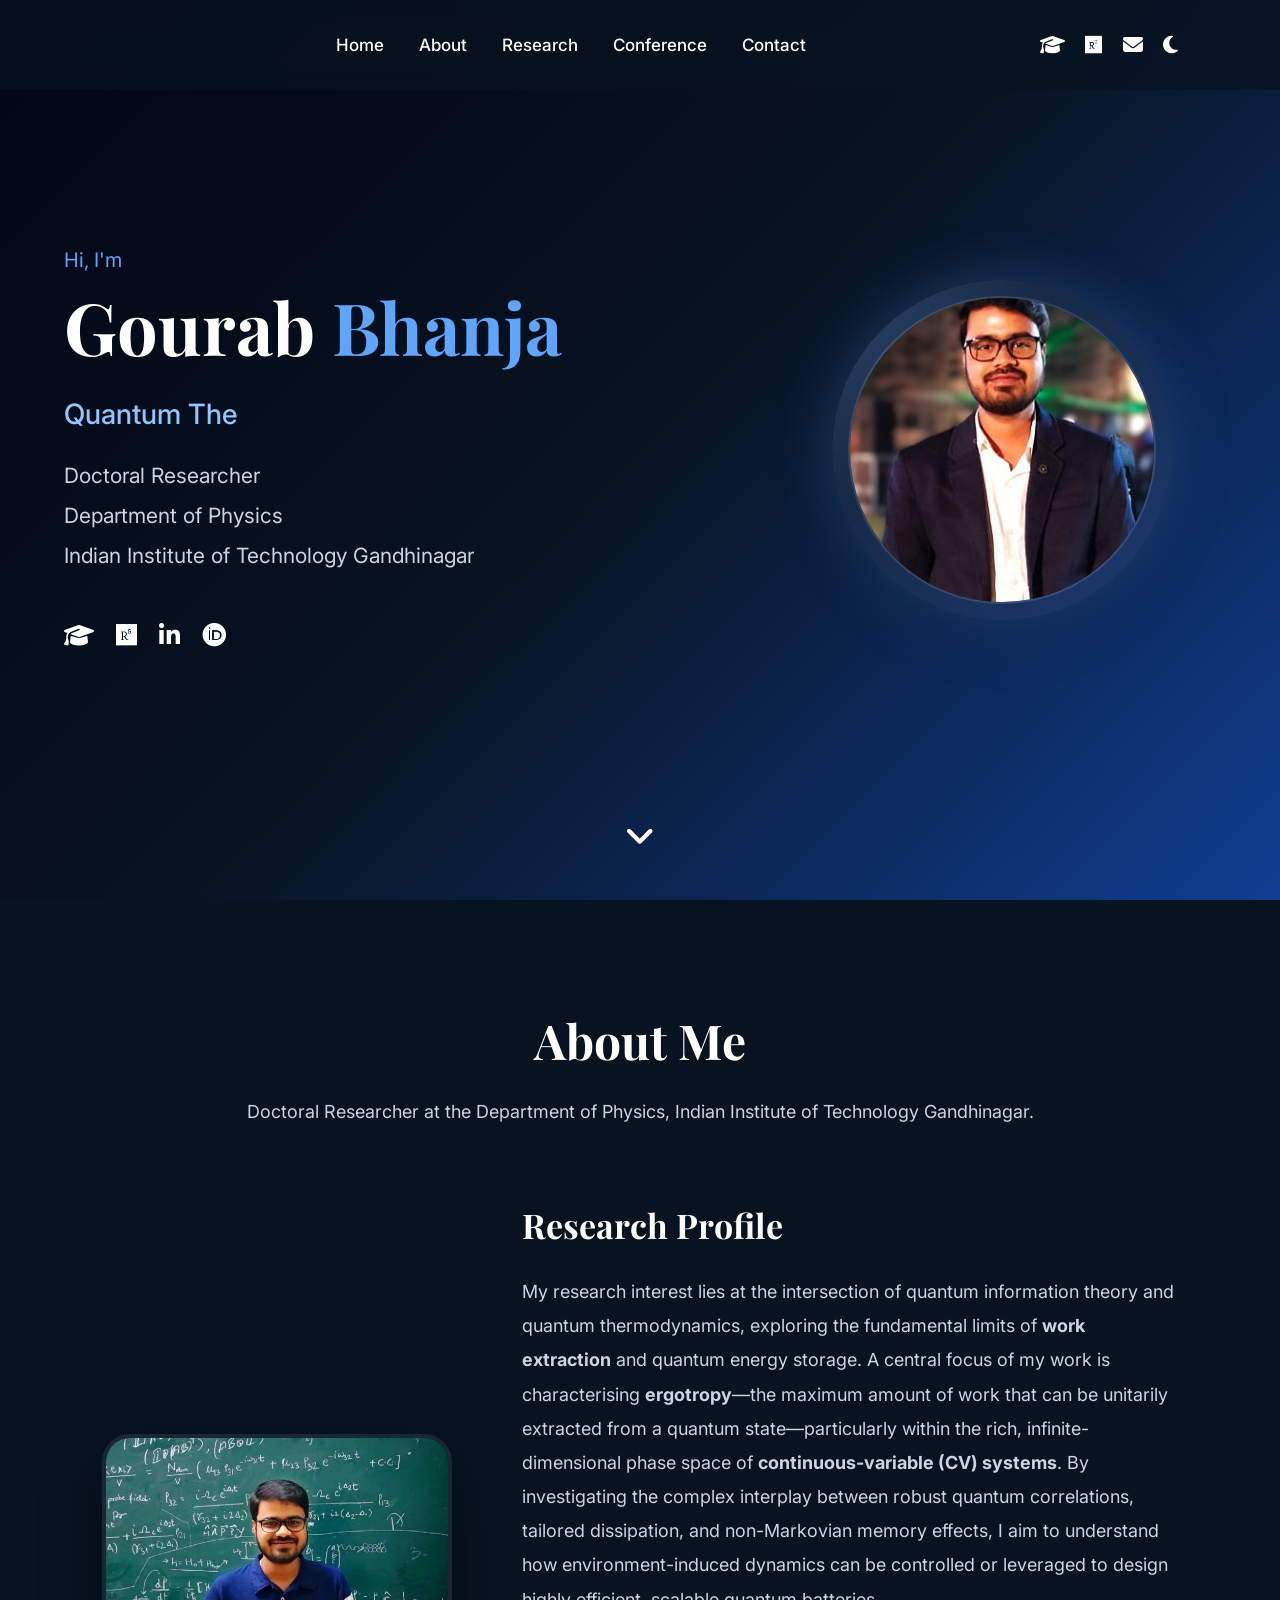
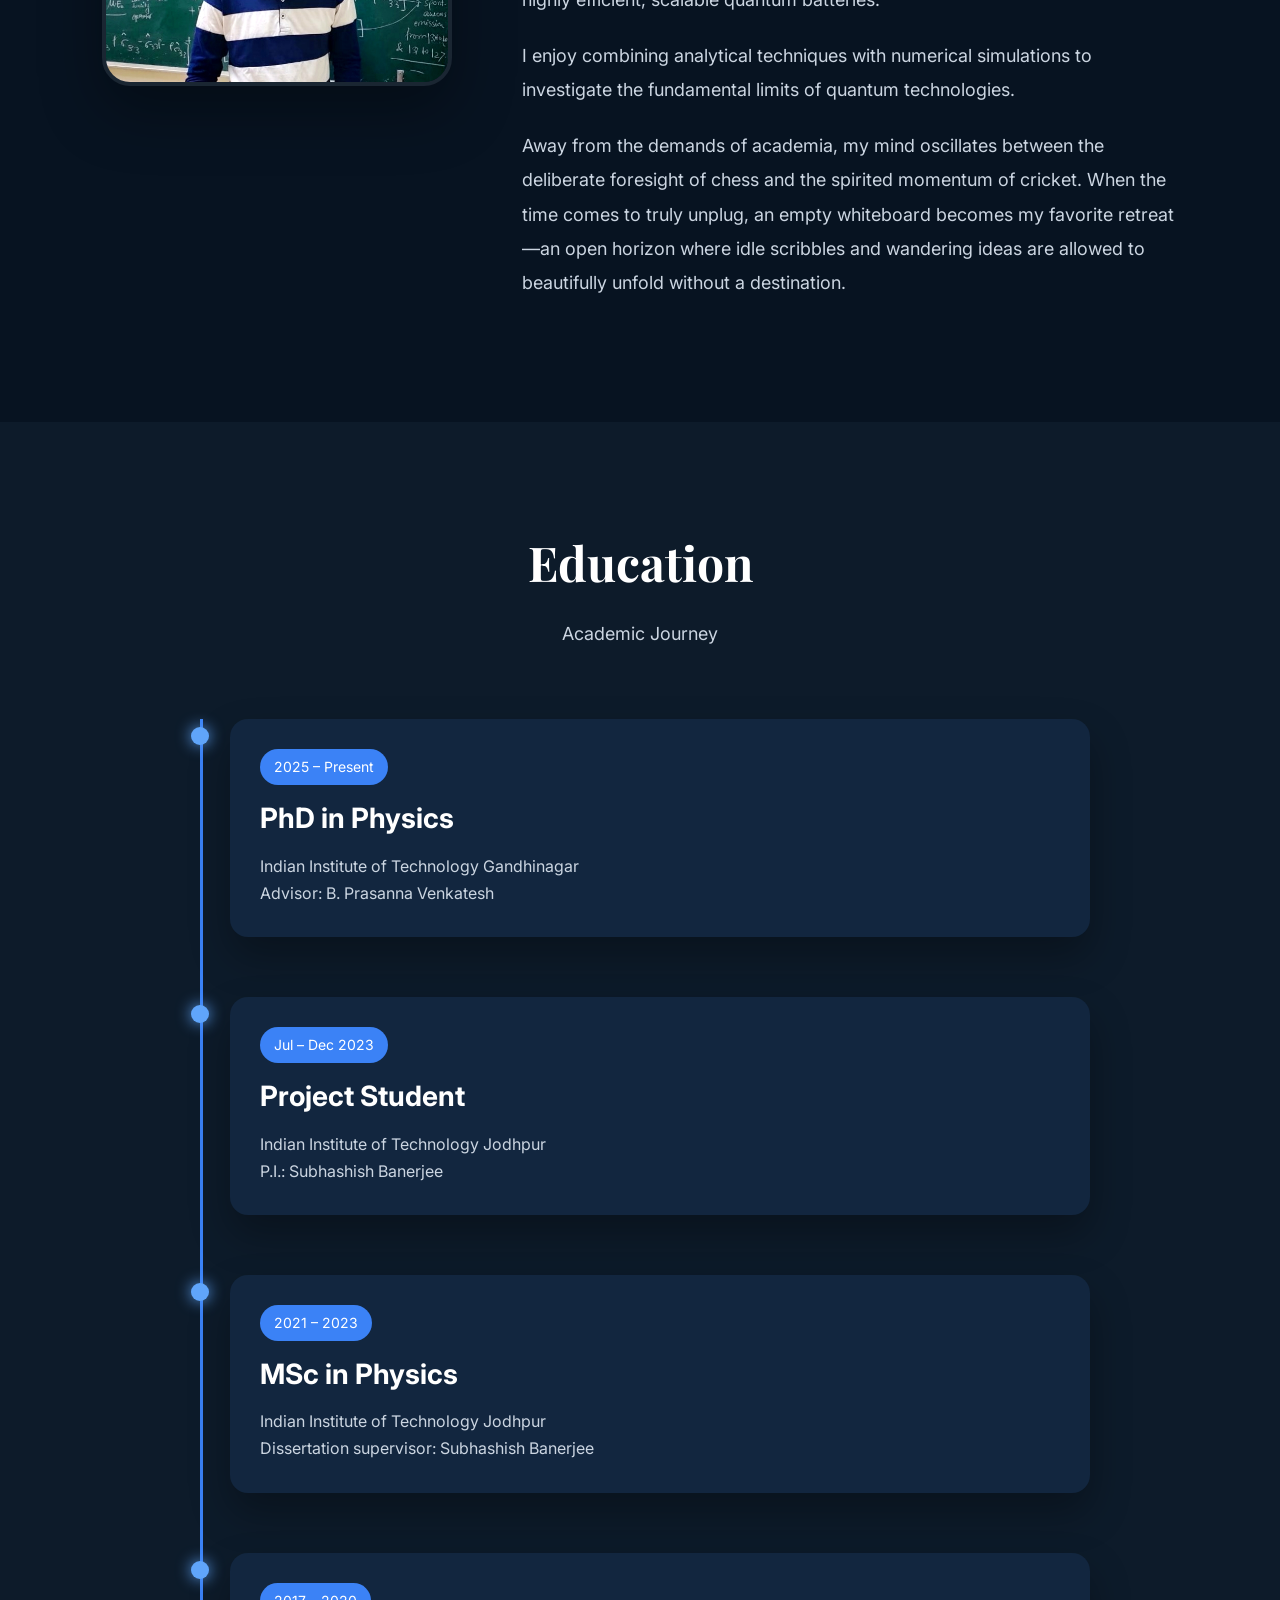
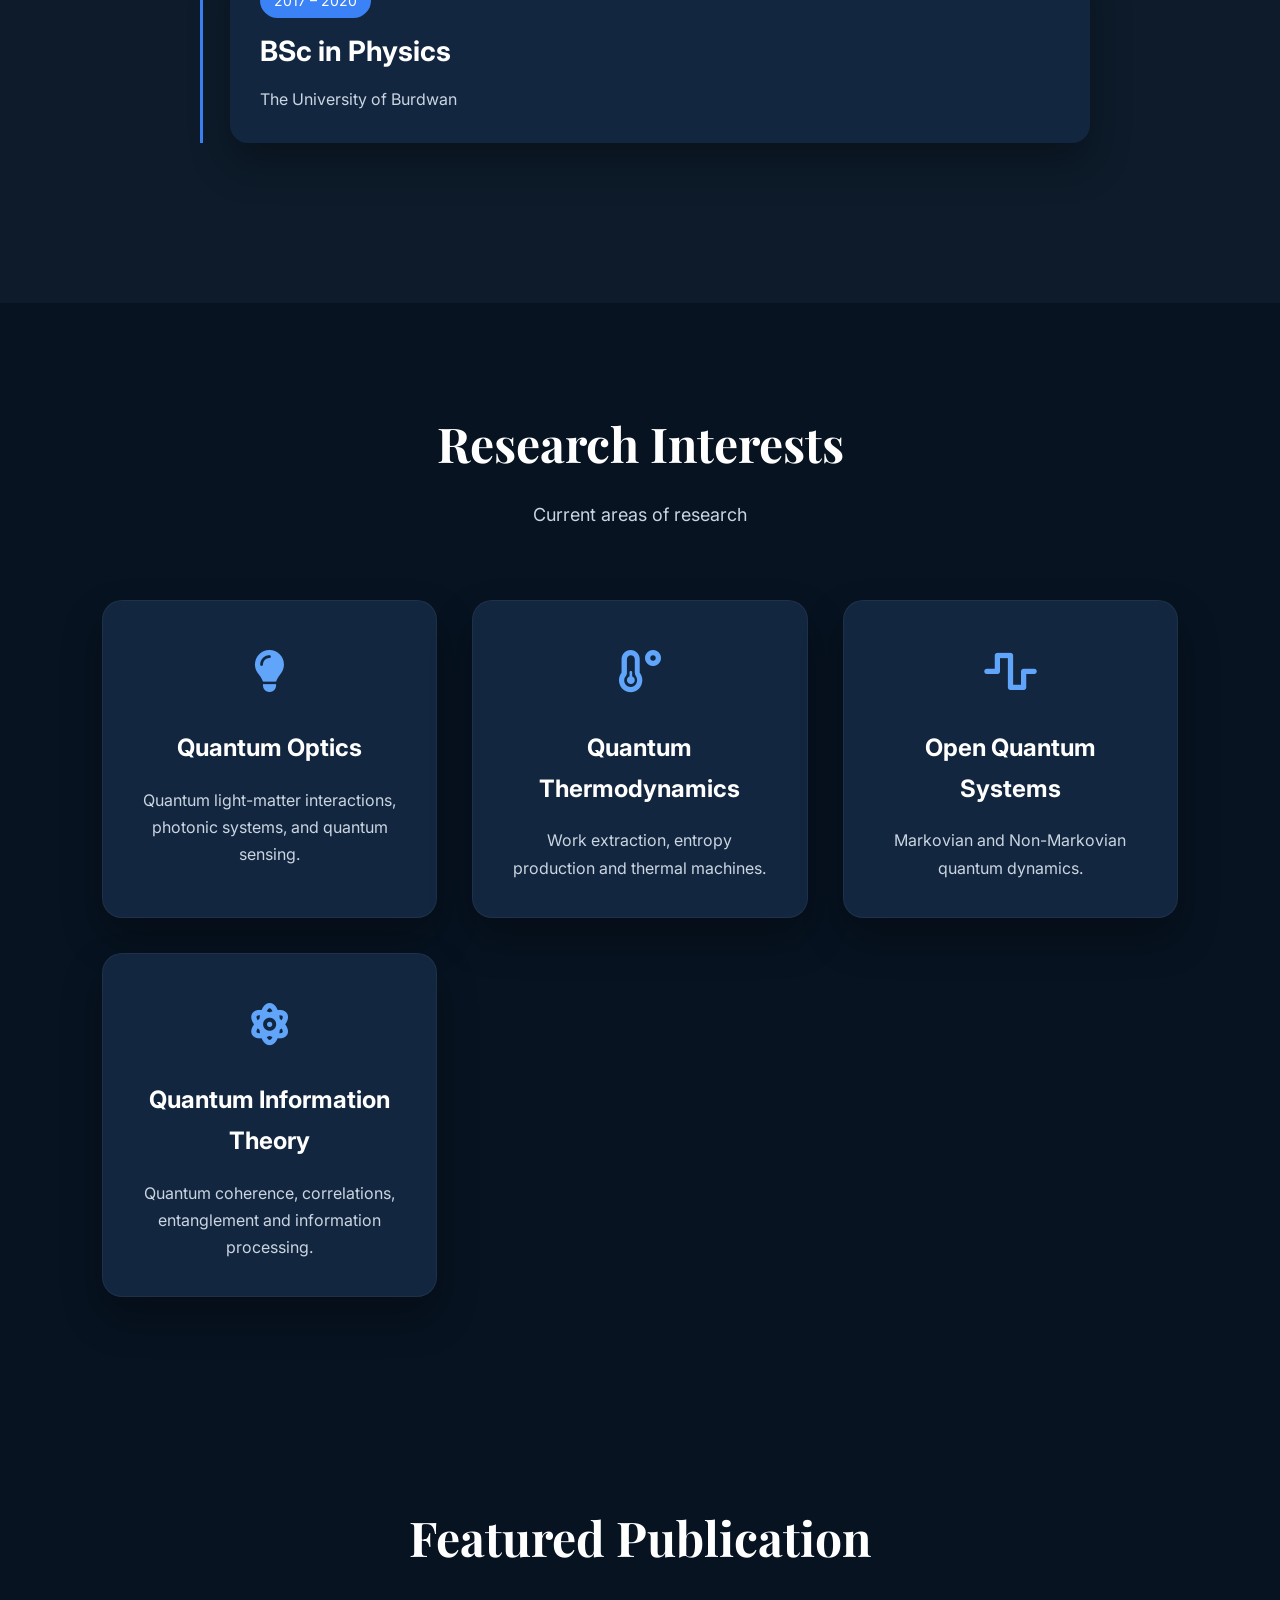
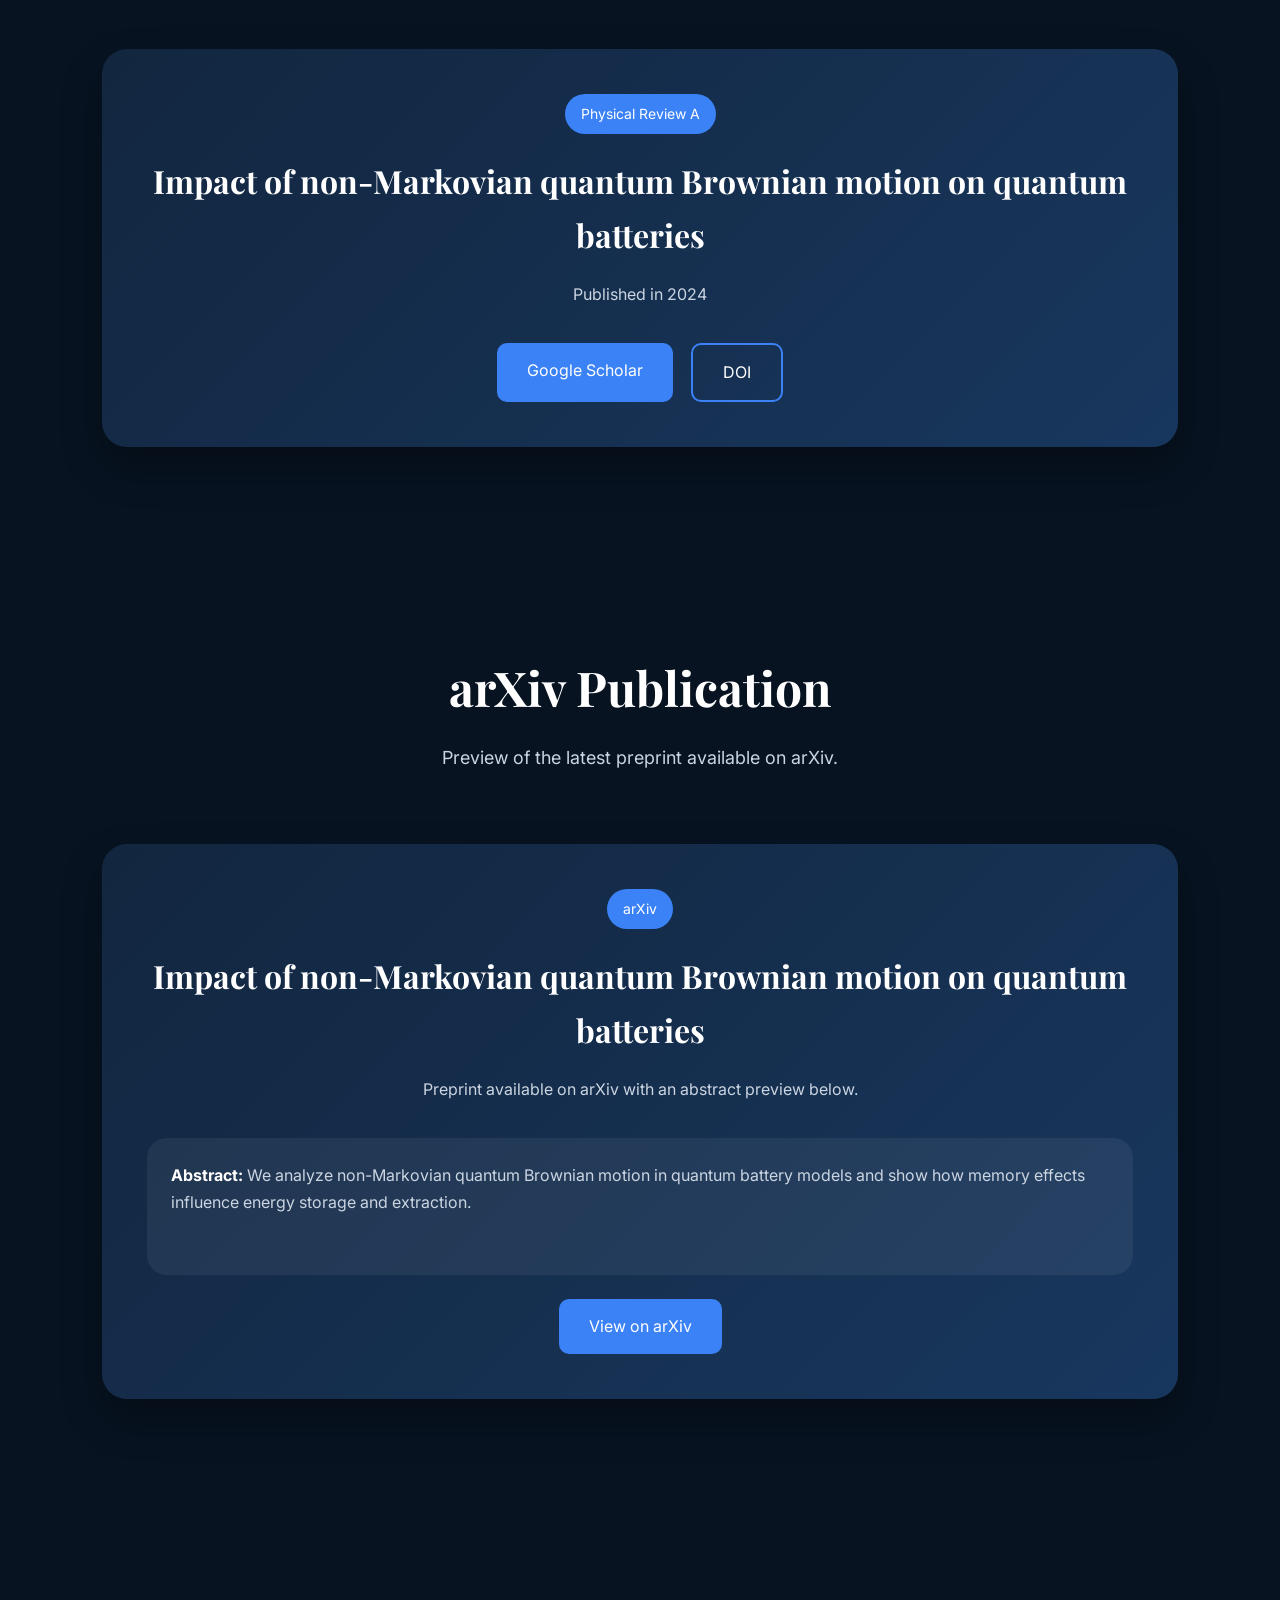
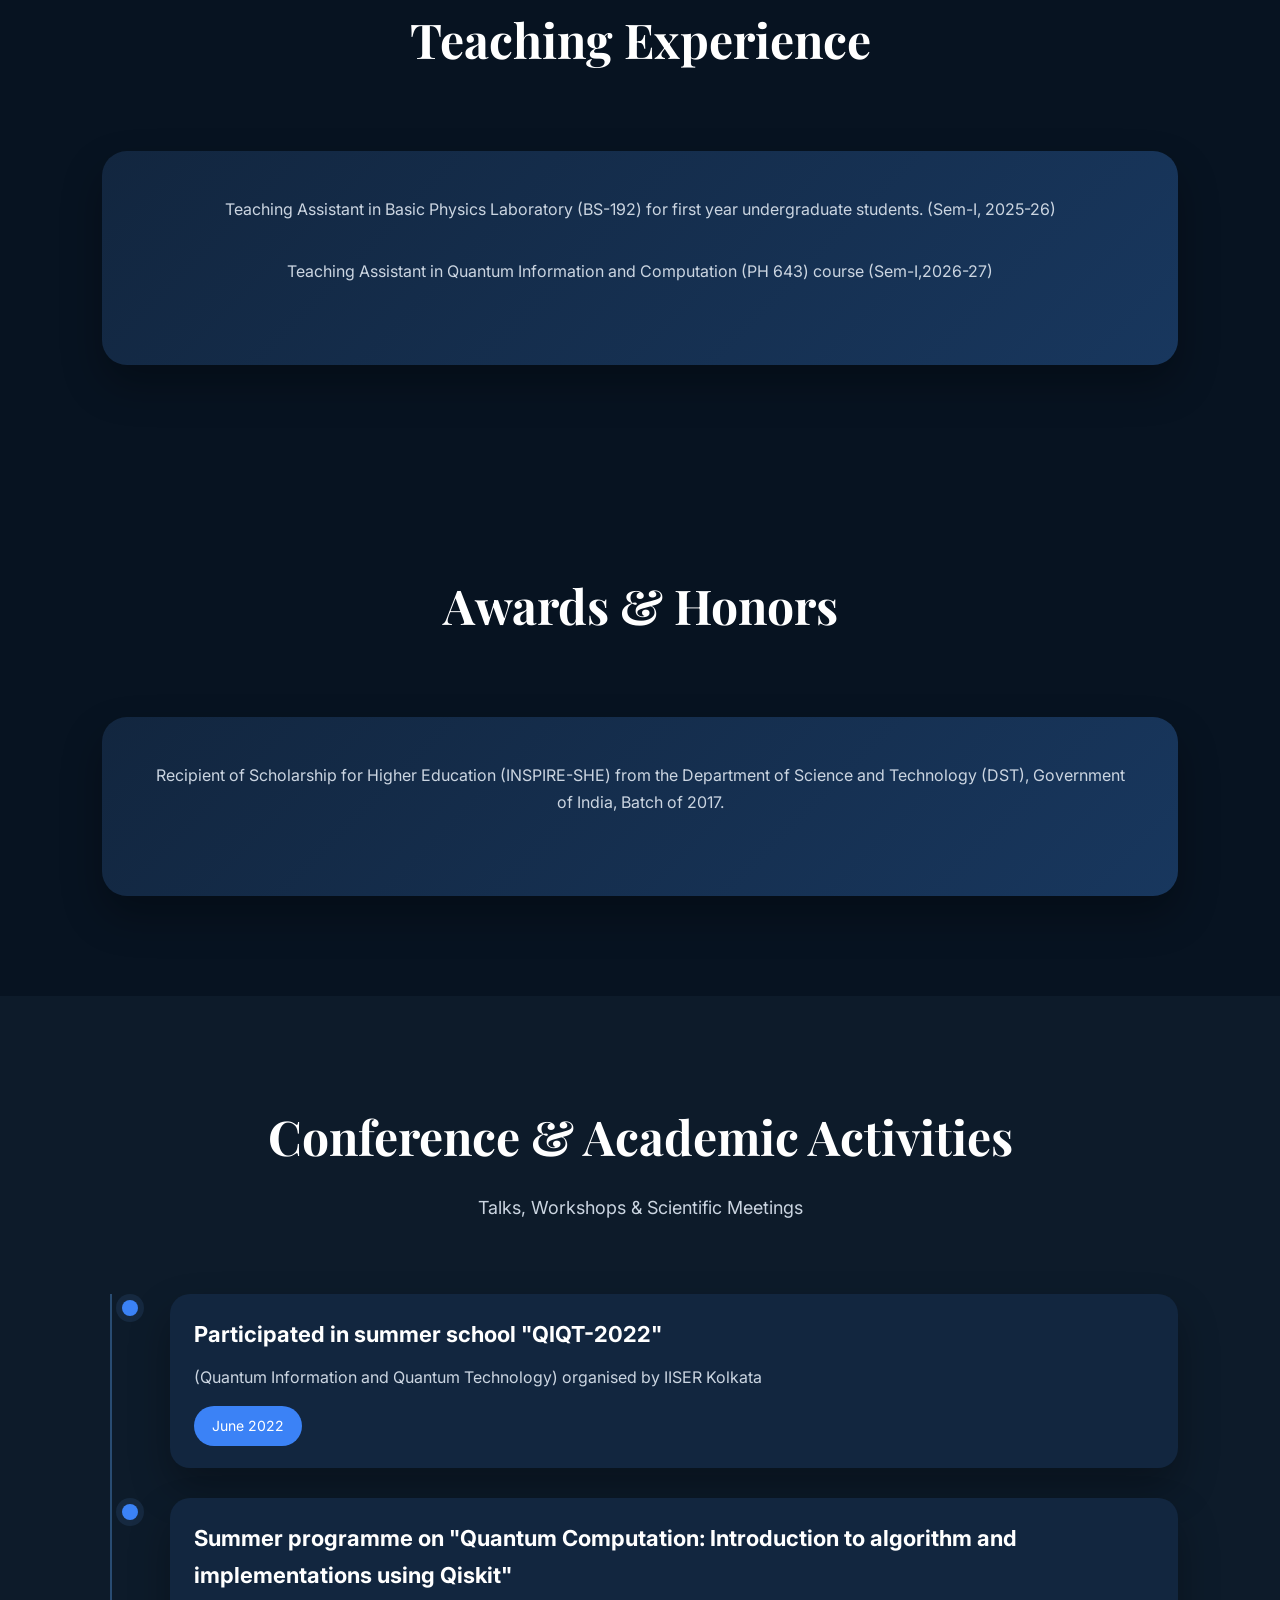
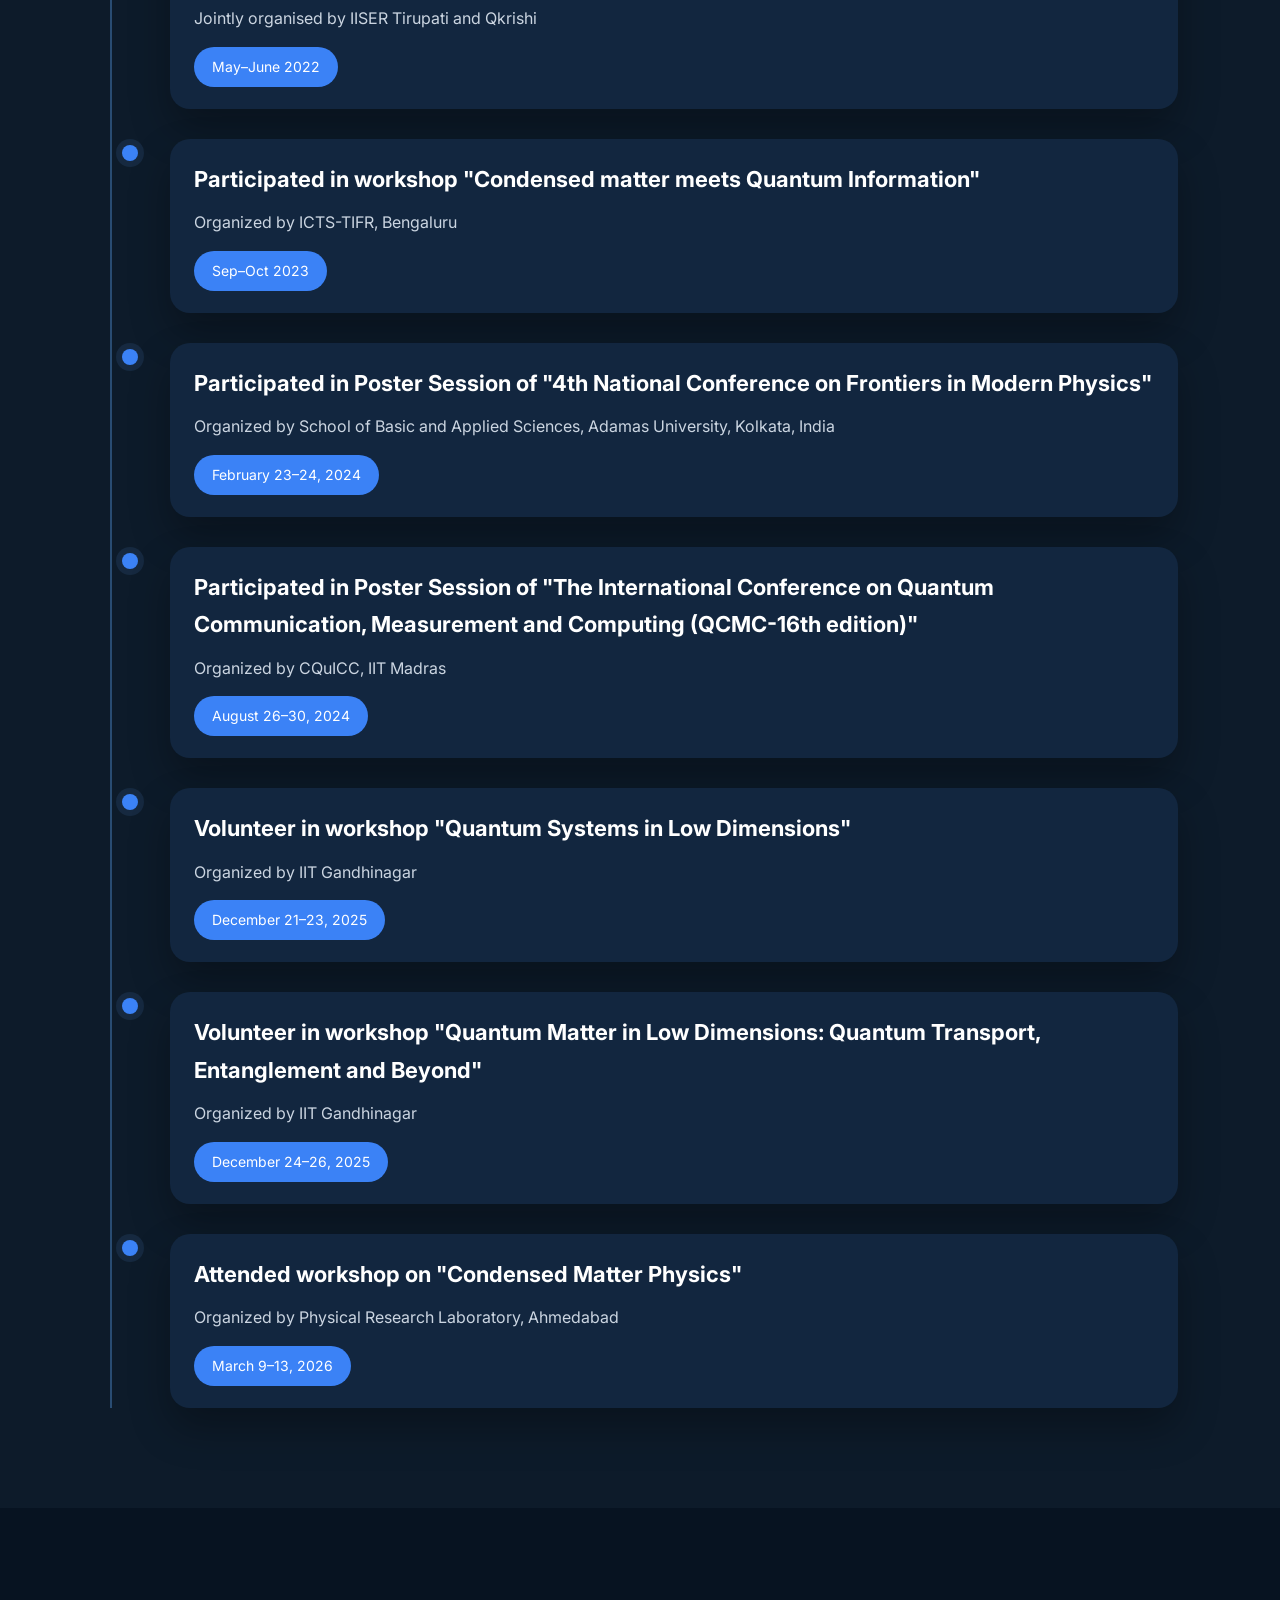
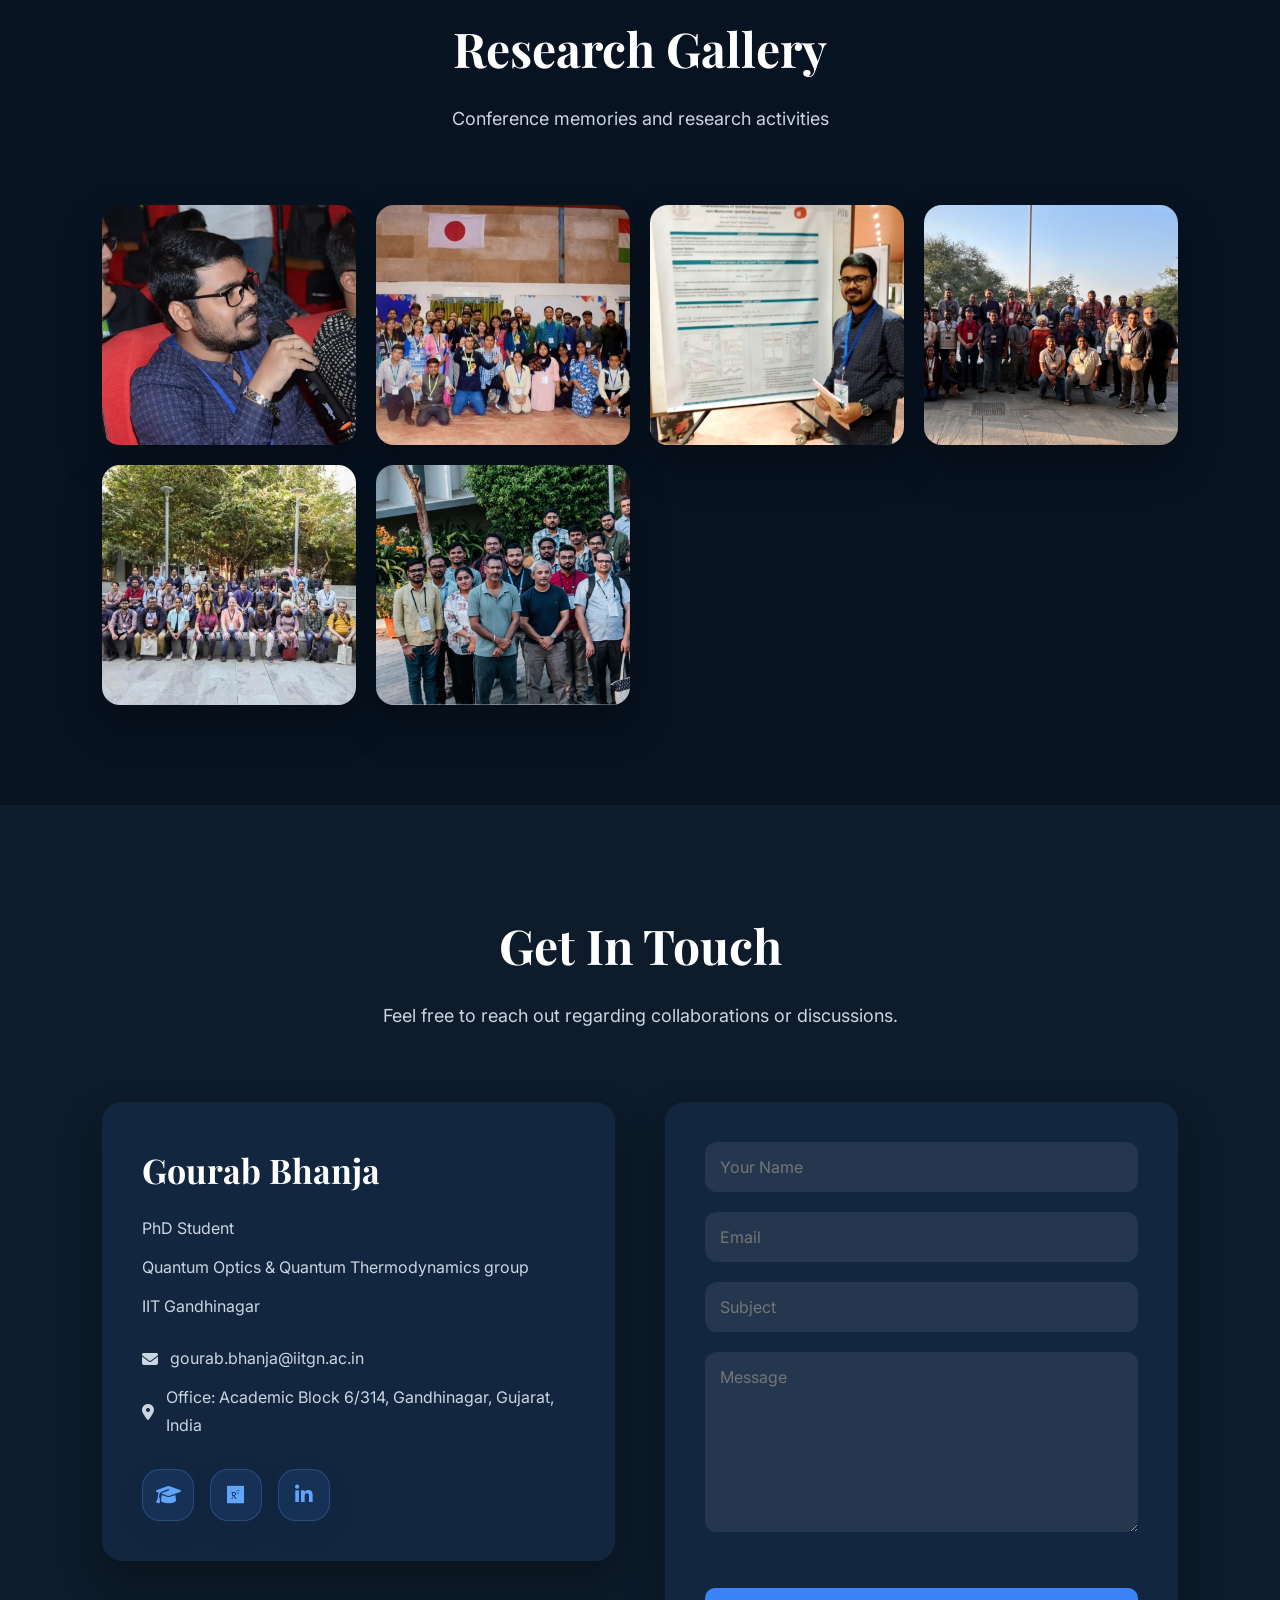
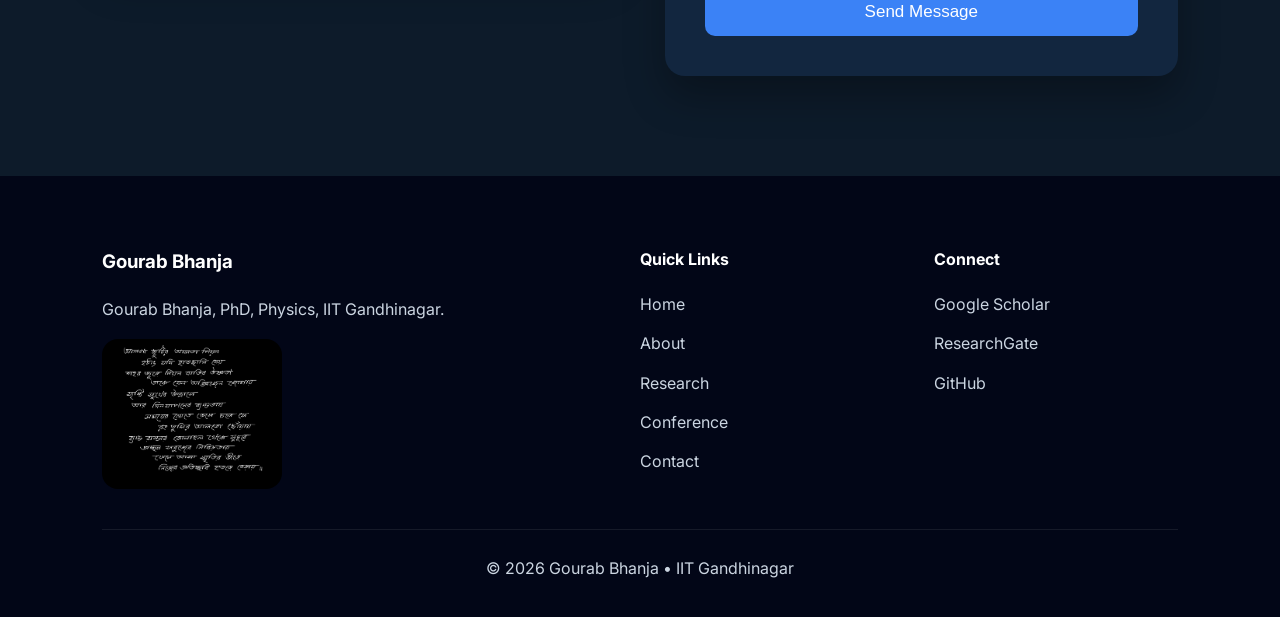
==== commit 3a4ac673: "Add Condensed Matter Physics workshop entry" ====
--- a/index.html
+++ b/index.html
@@ -872,6 +872,26 @@
 
 </div>
 
+<div class="conference-item">
+
+<div class="conference-dot"></div>
+
+<div class="conference-details">
+
+<h3>Attended workshop on "Condensed Matter Physics"</h3>
+
+<p>
+
+Organized by Physical Research Laboratory, Ahmedabad
+
+</p>
+
+<span>March 9–13, 2026</span>
+
+</div>
+
+</div>
+
 </div>
 
 </div>
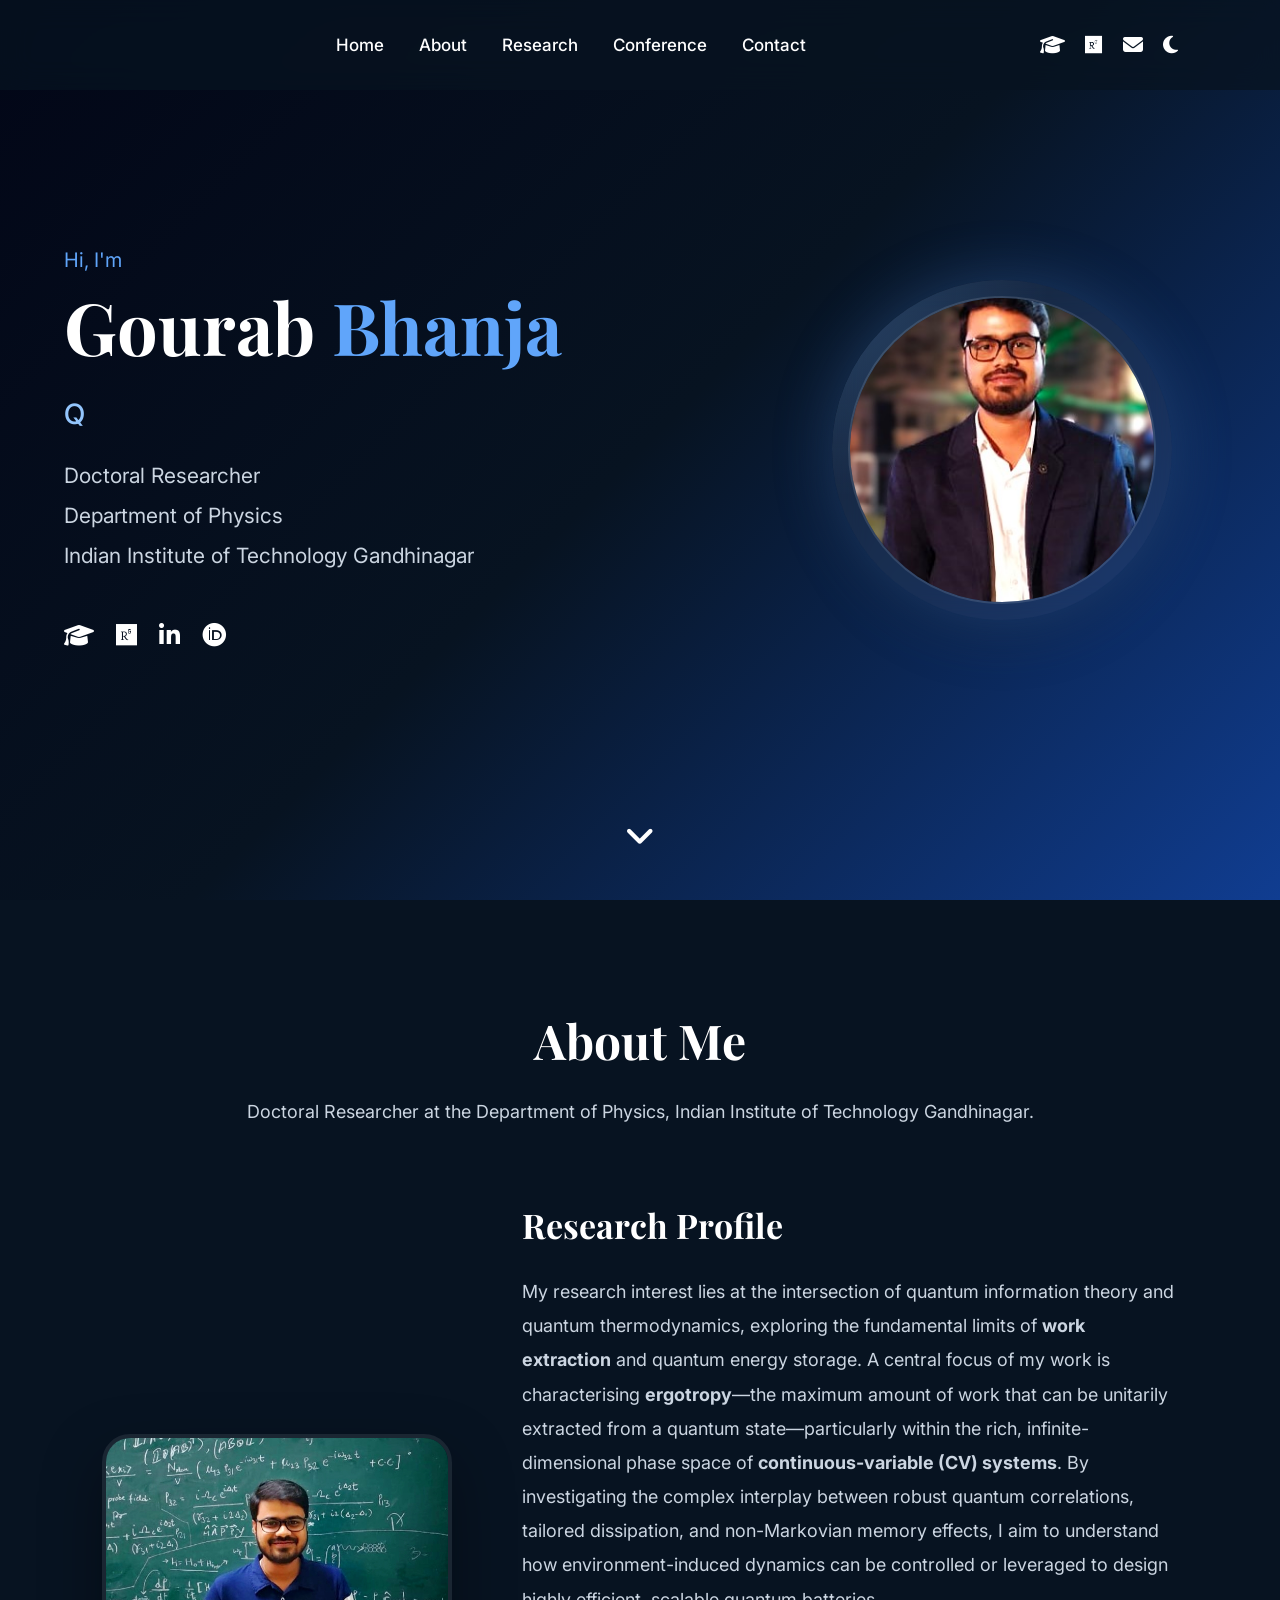
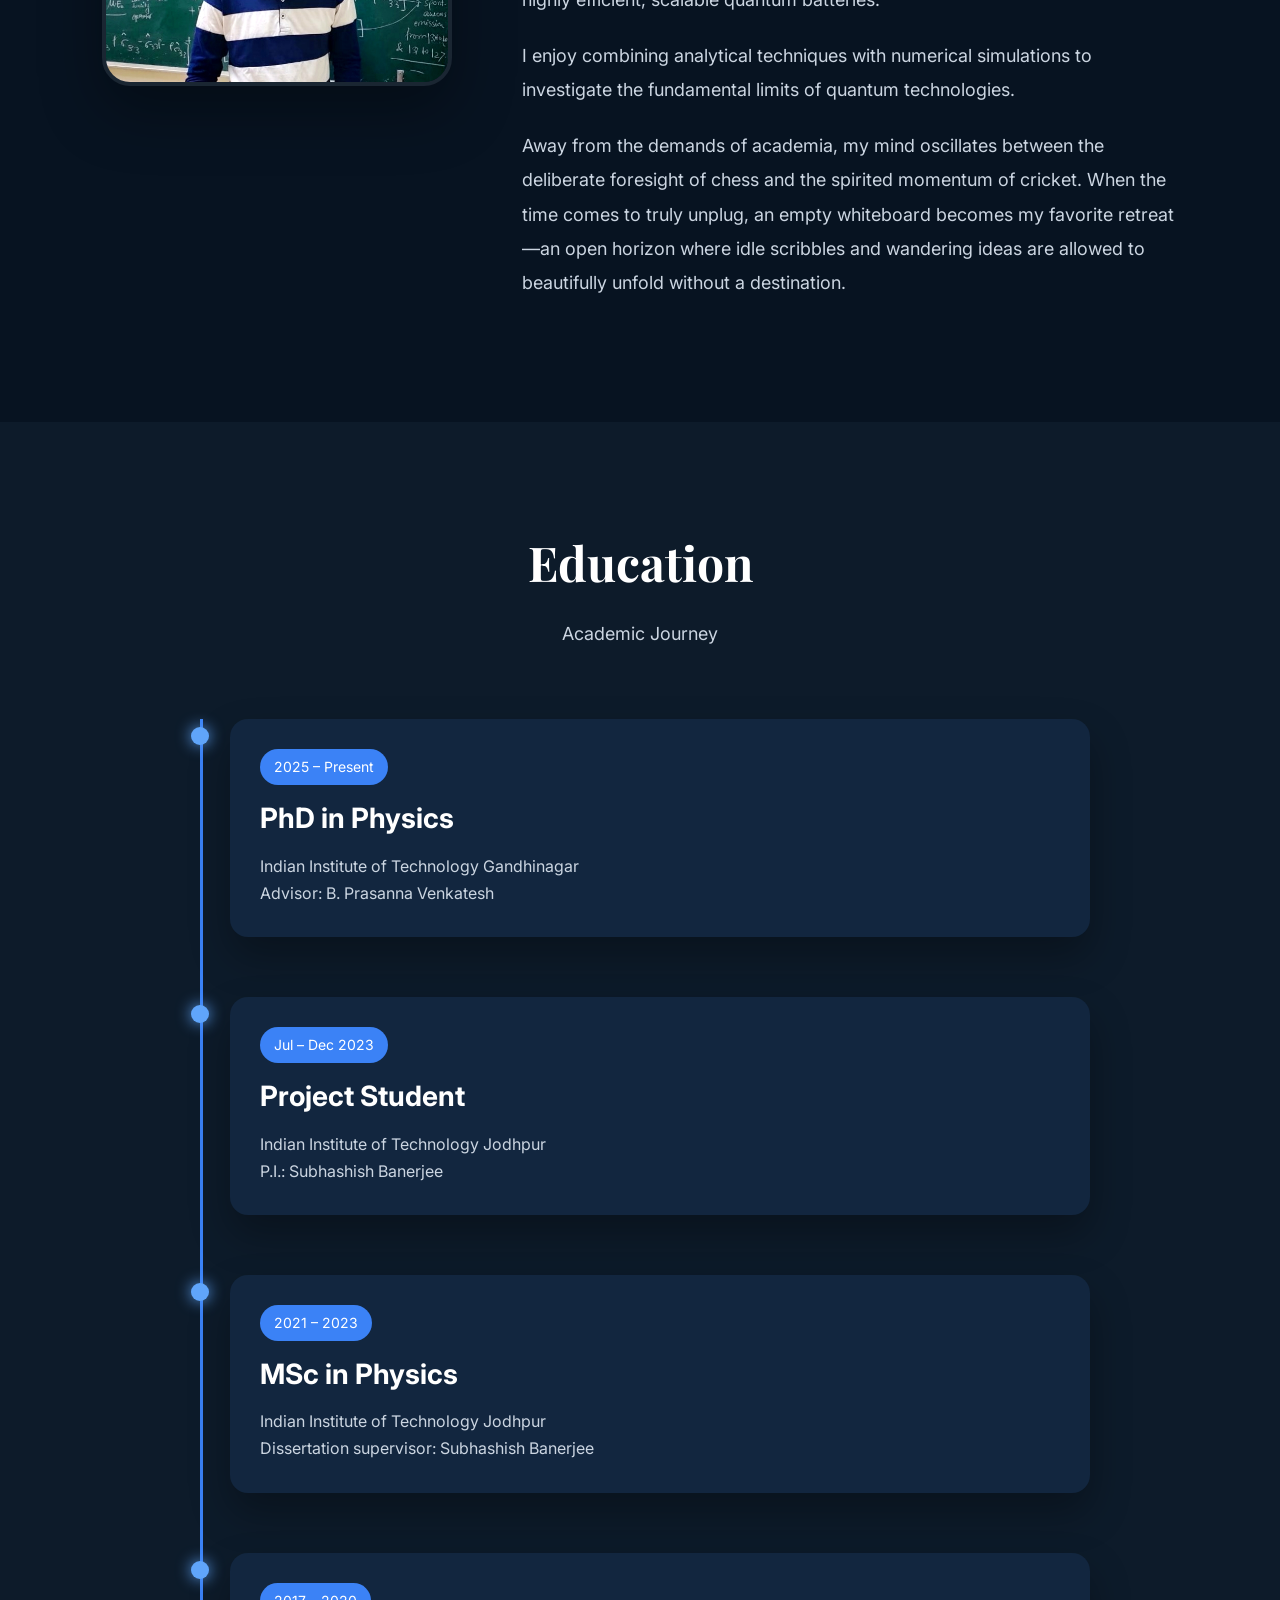
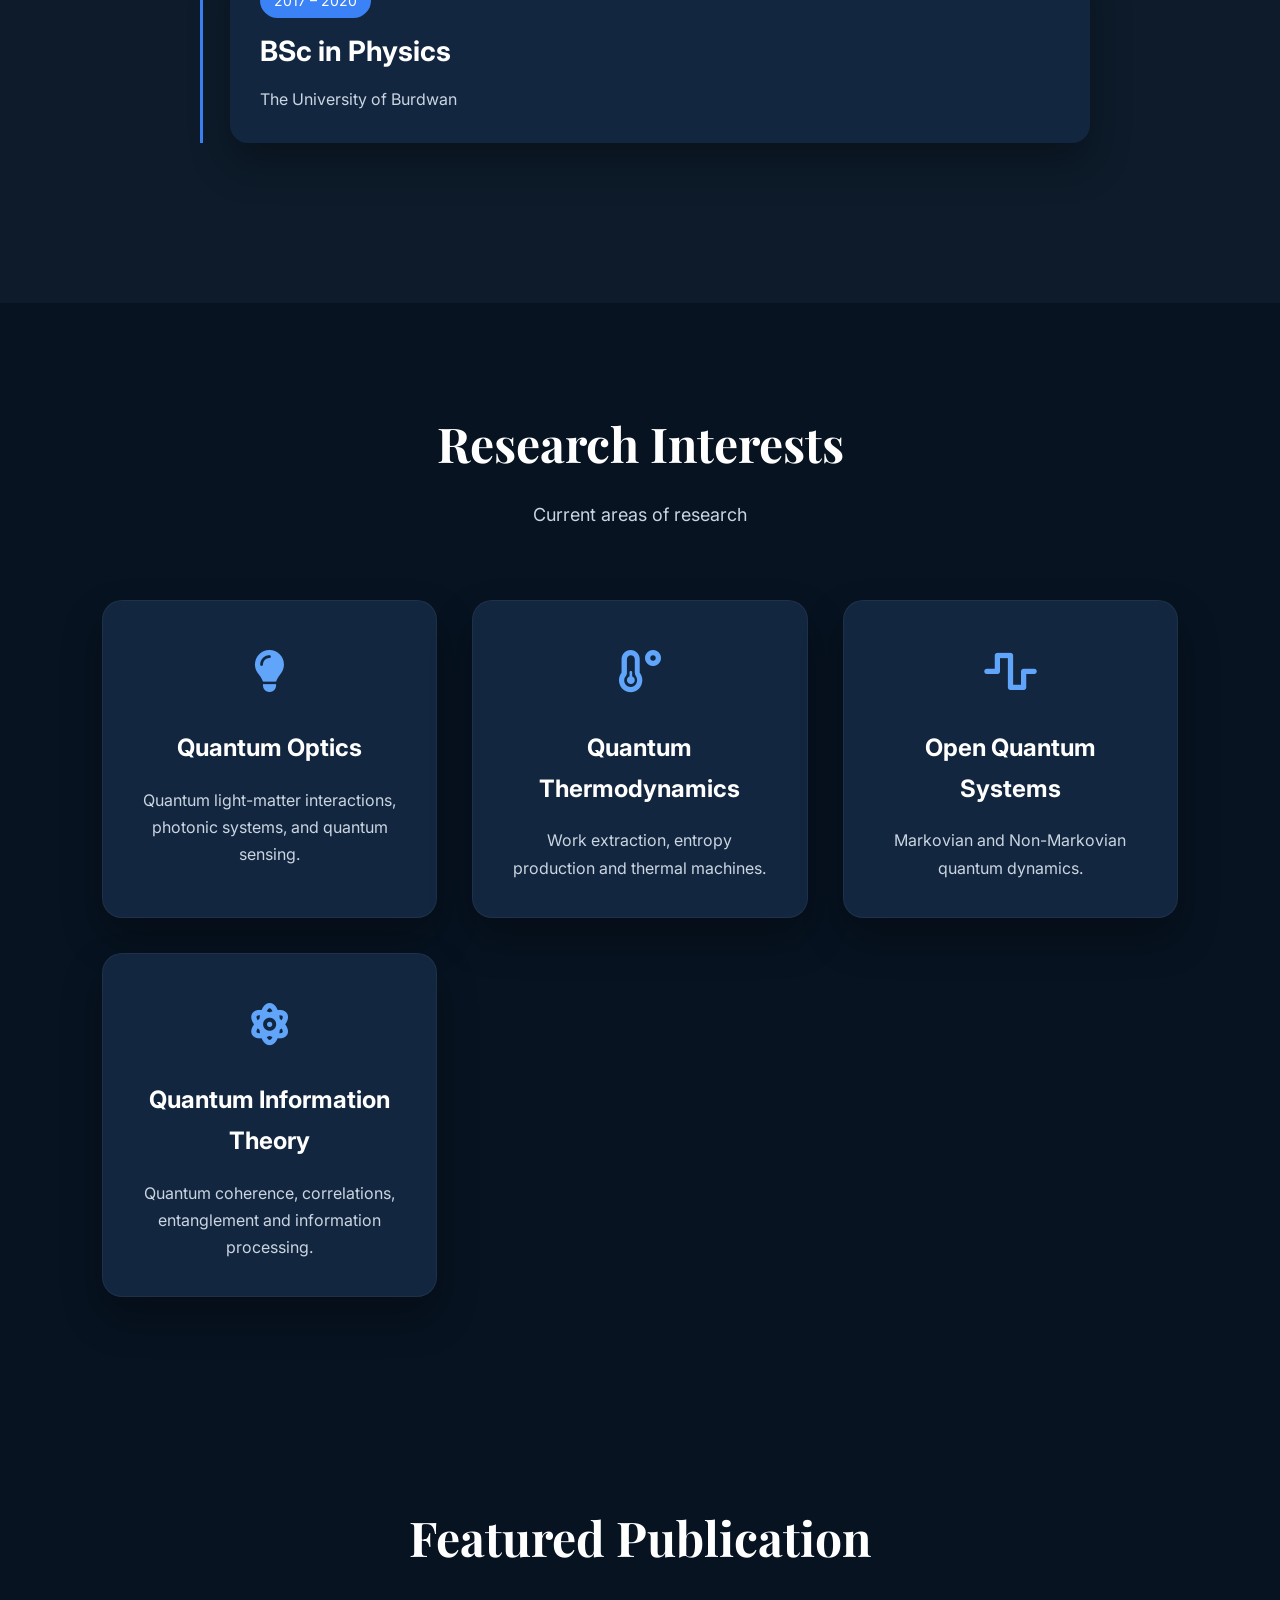
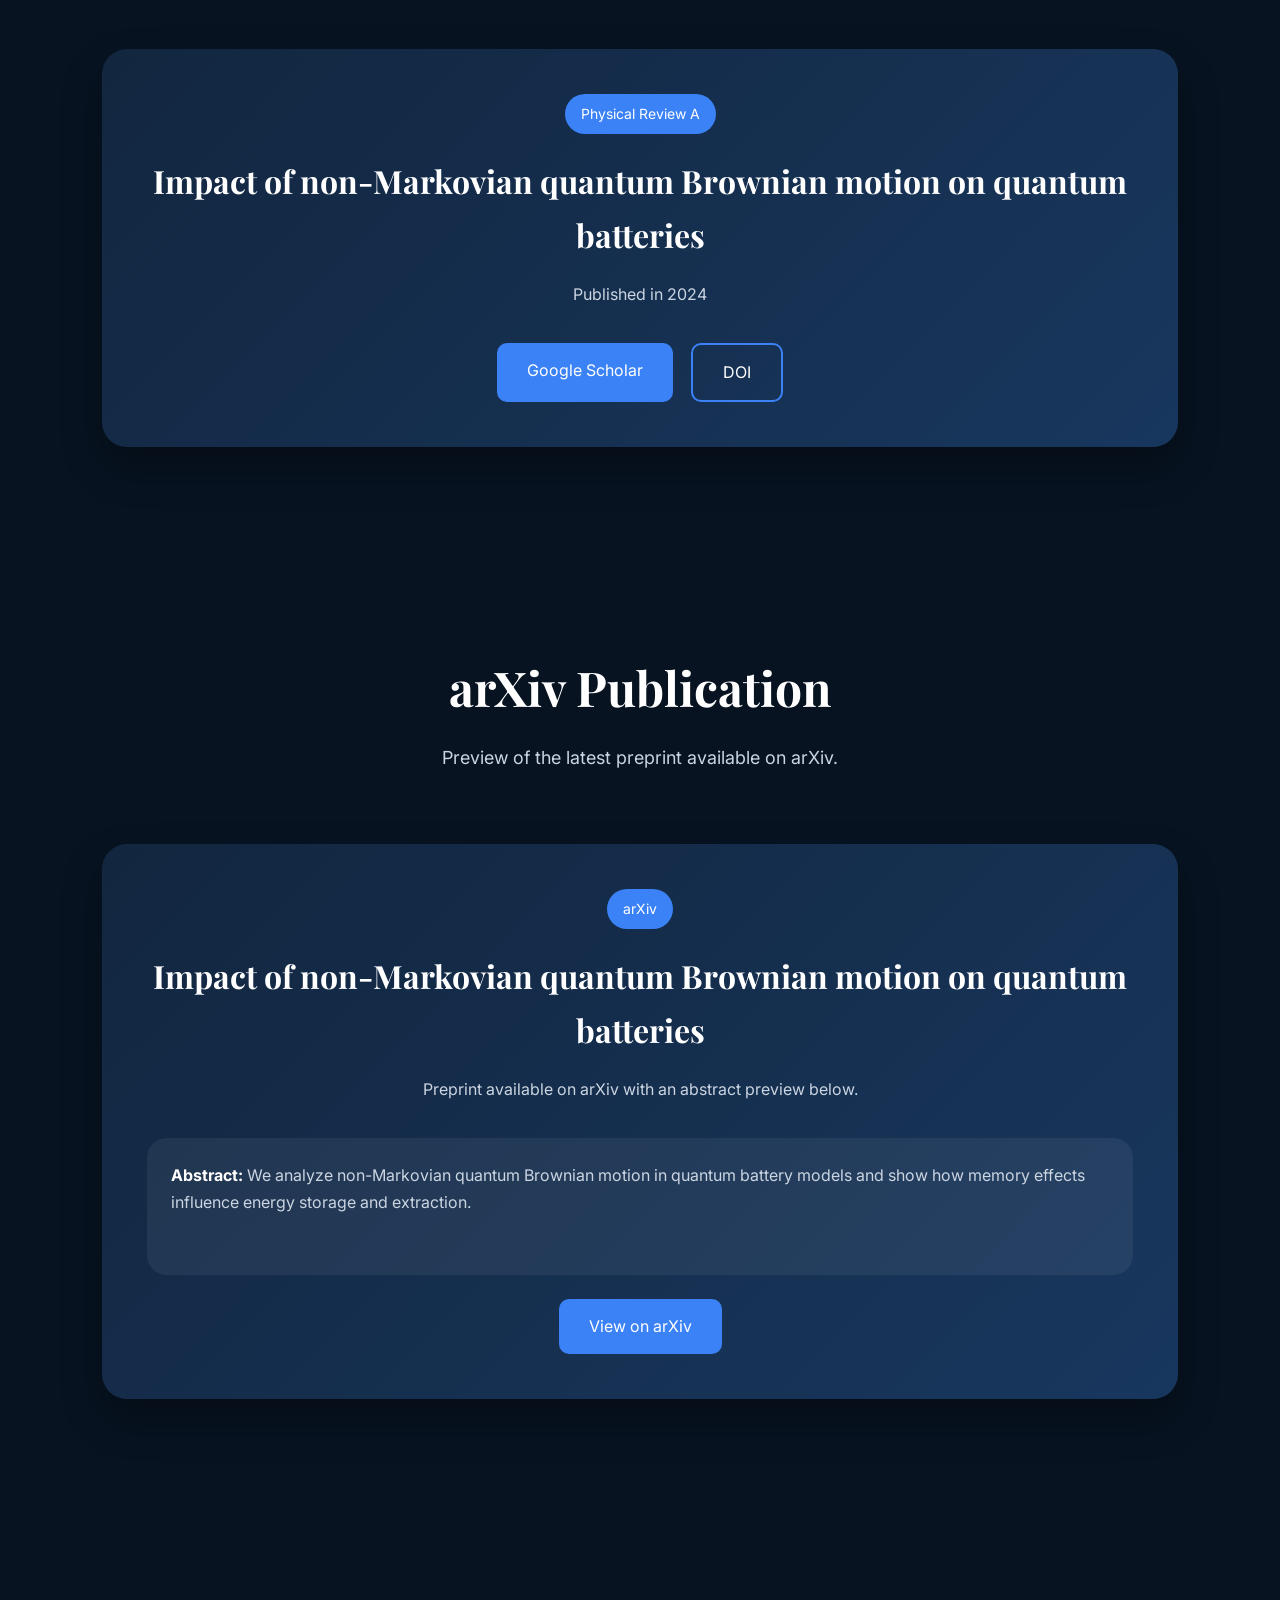
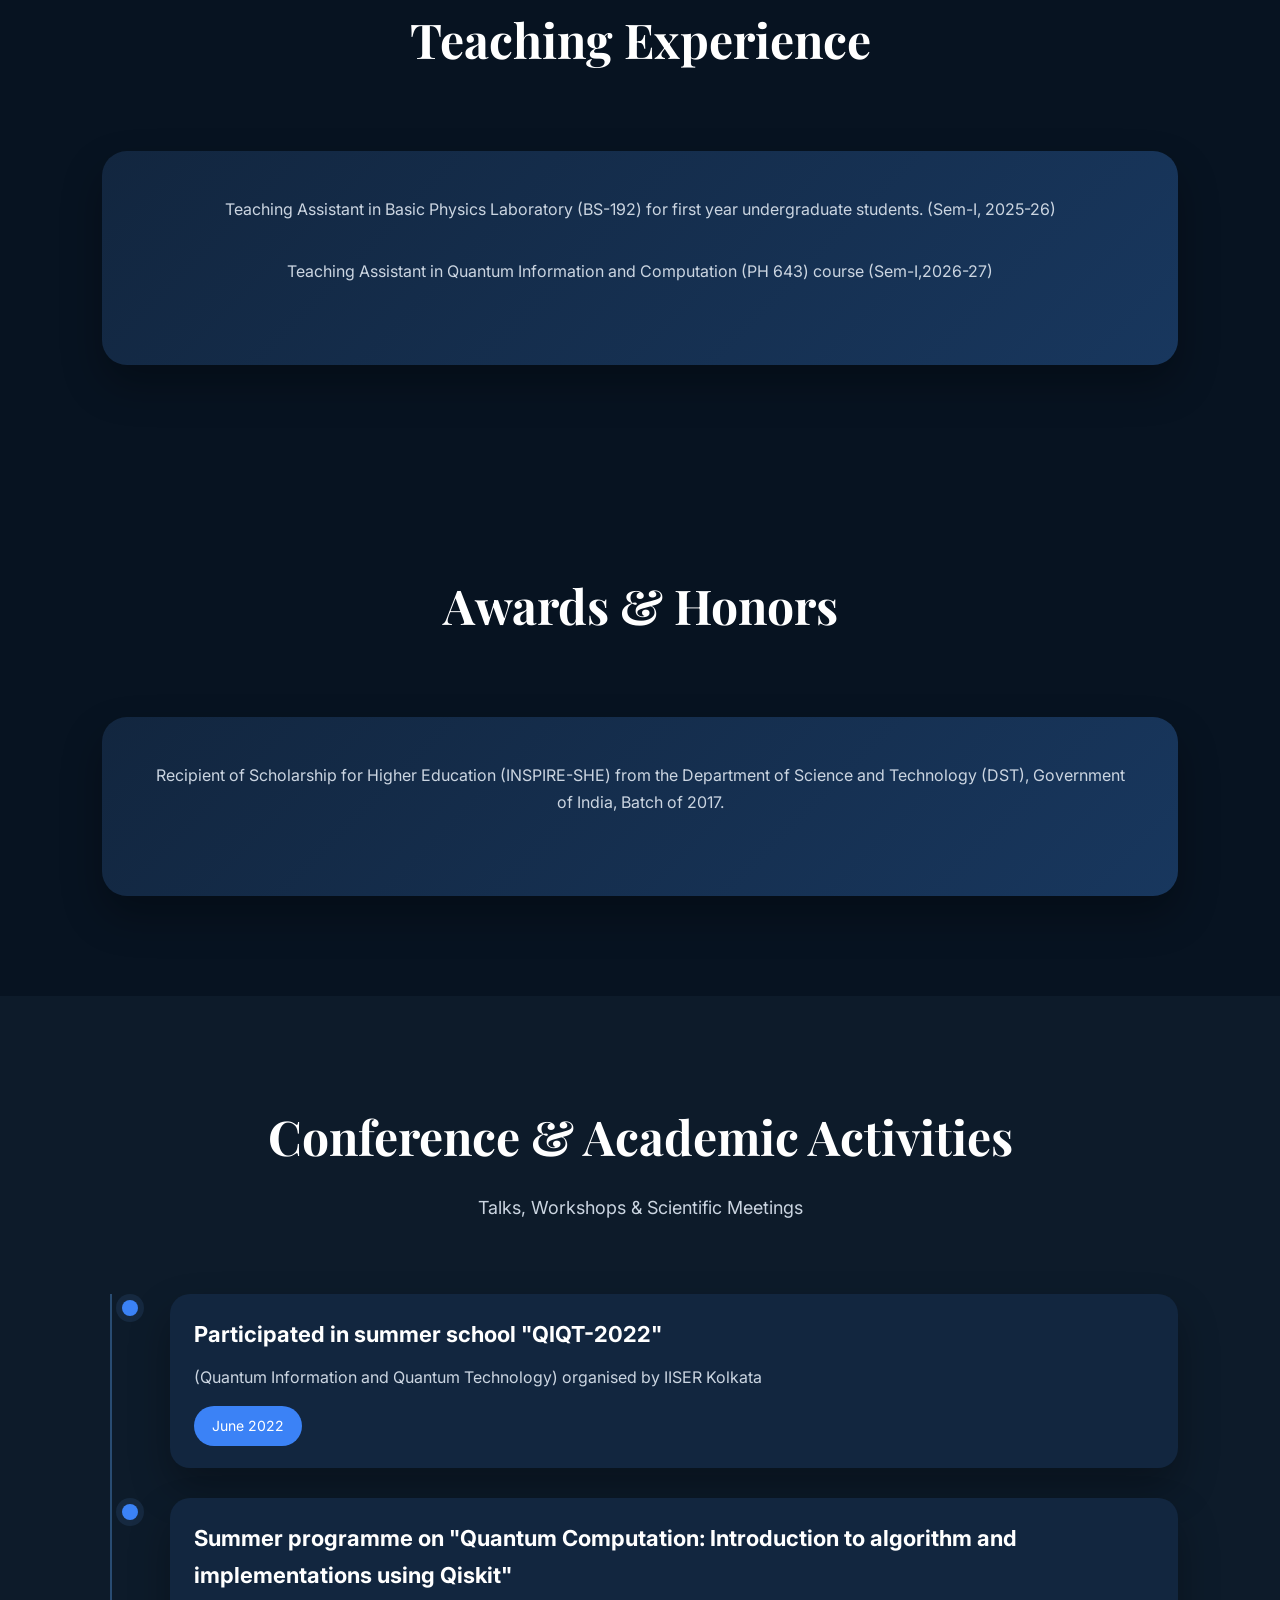
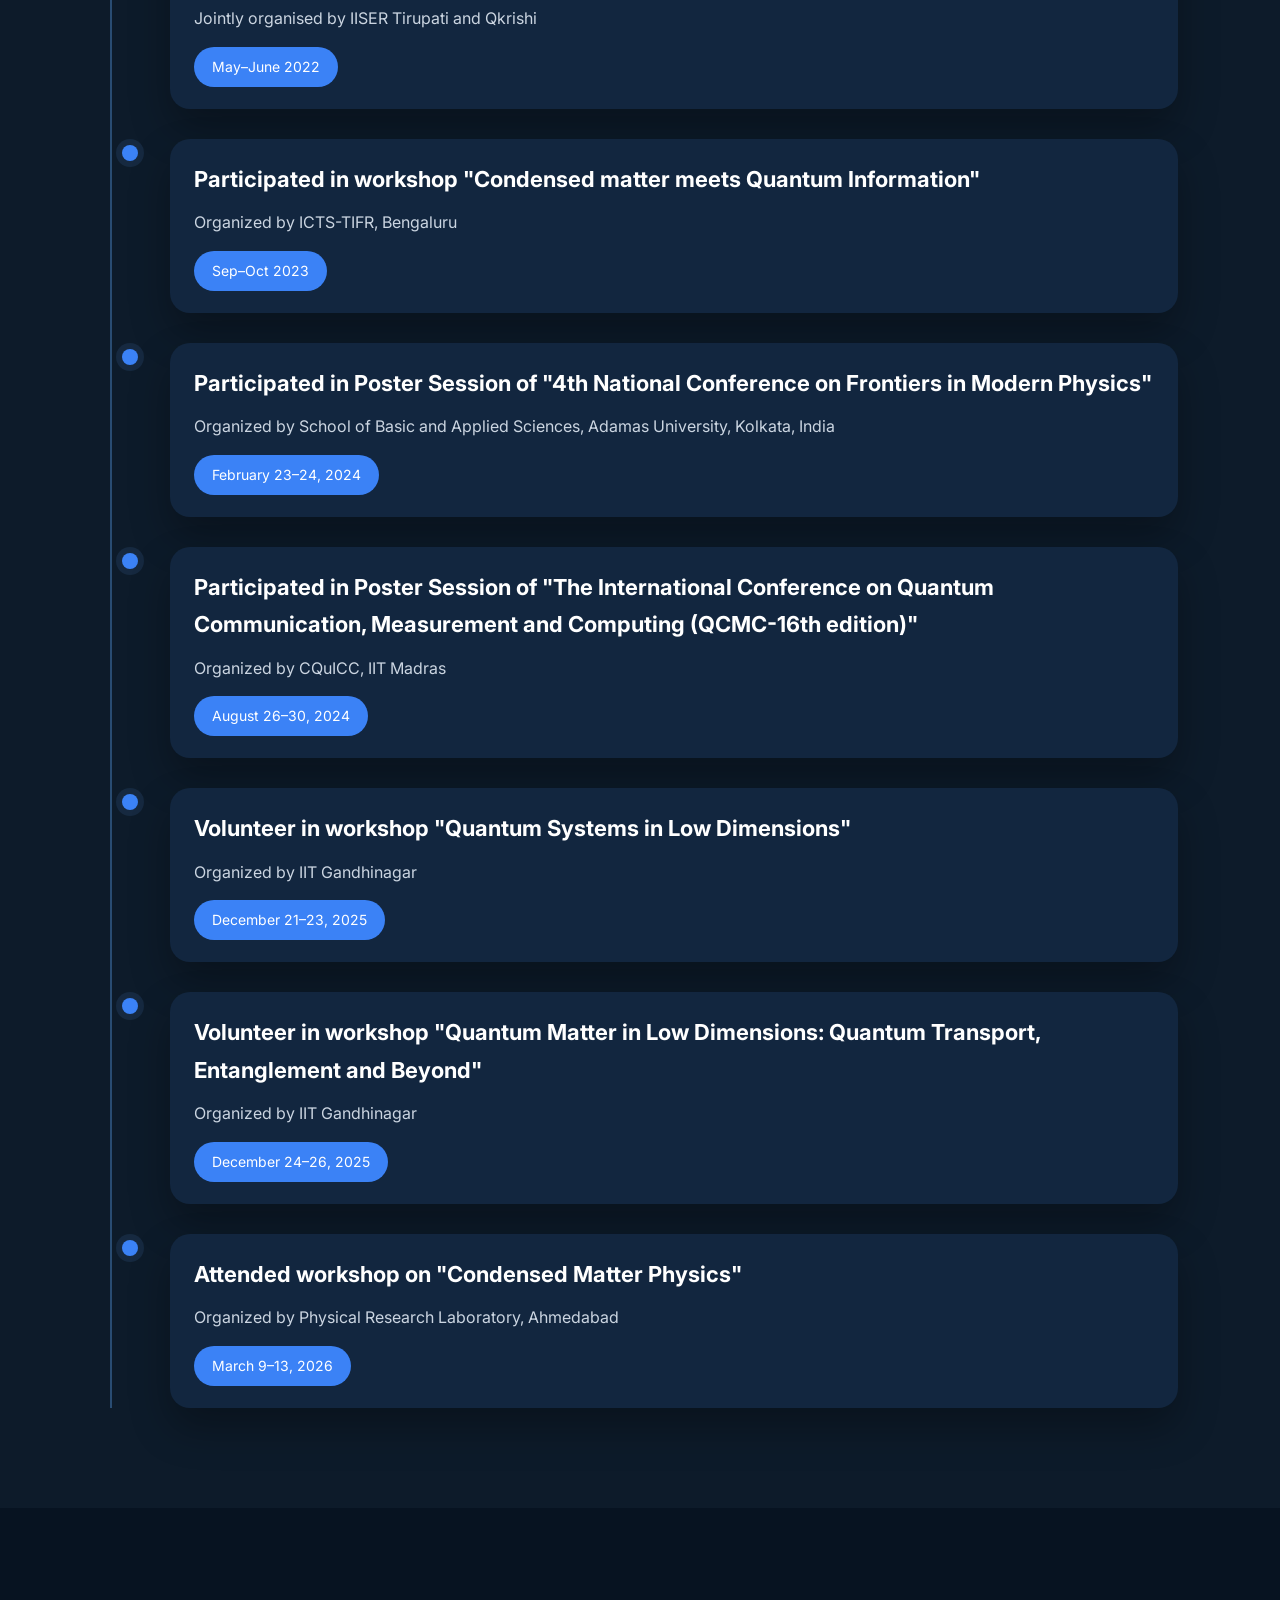
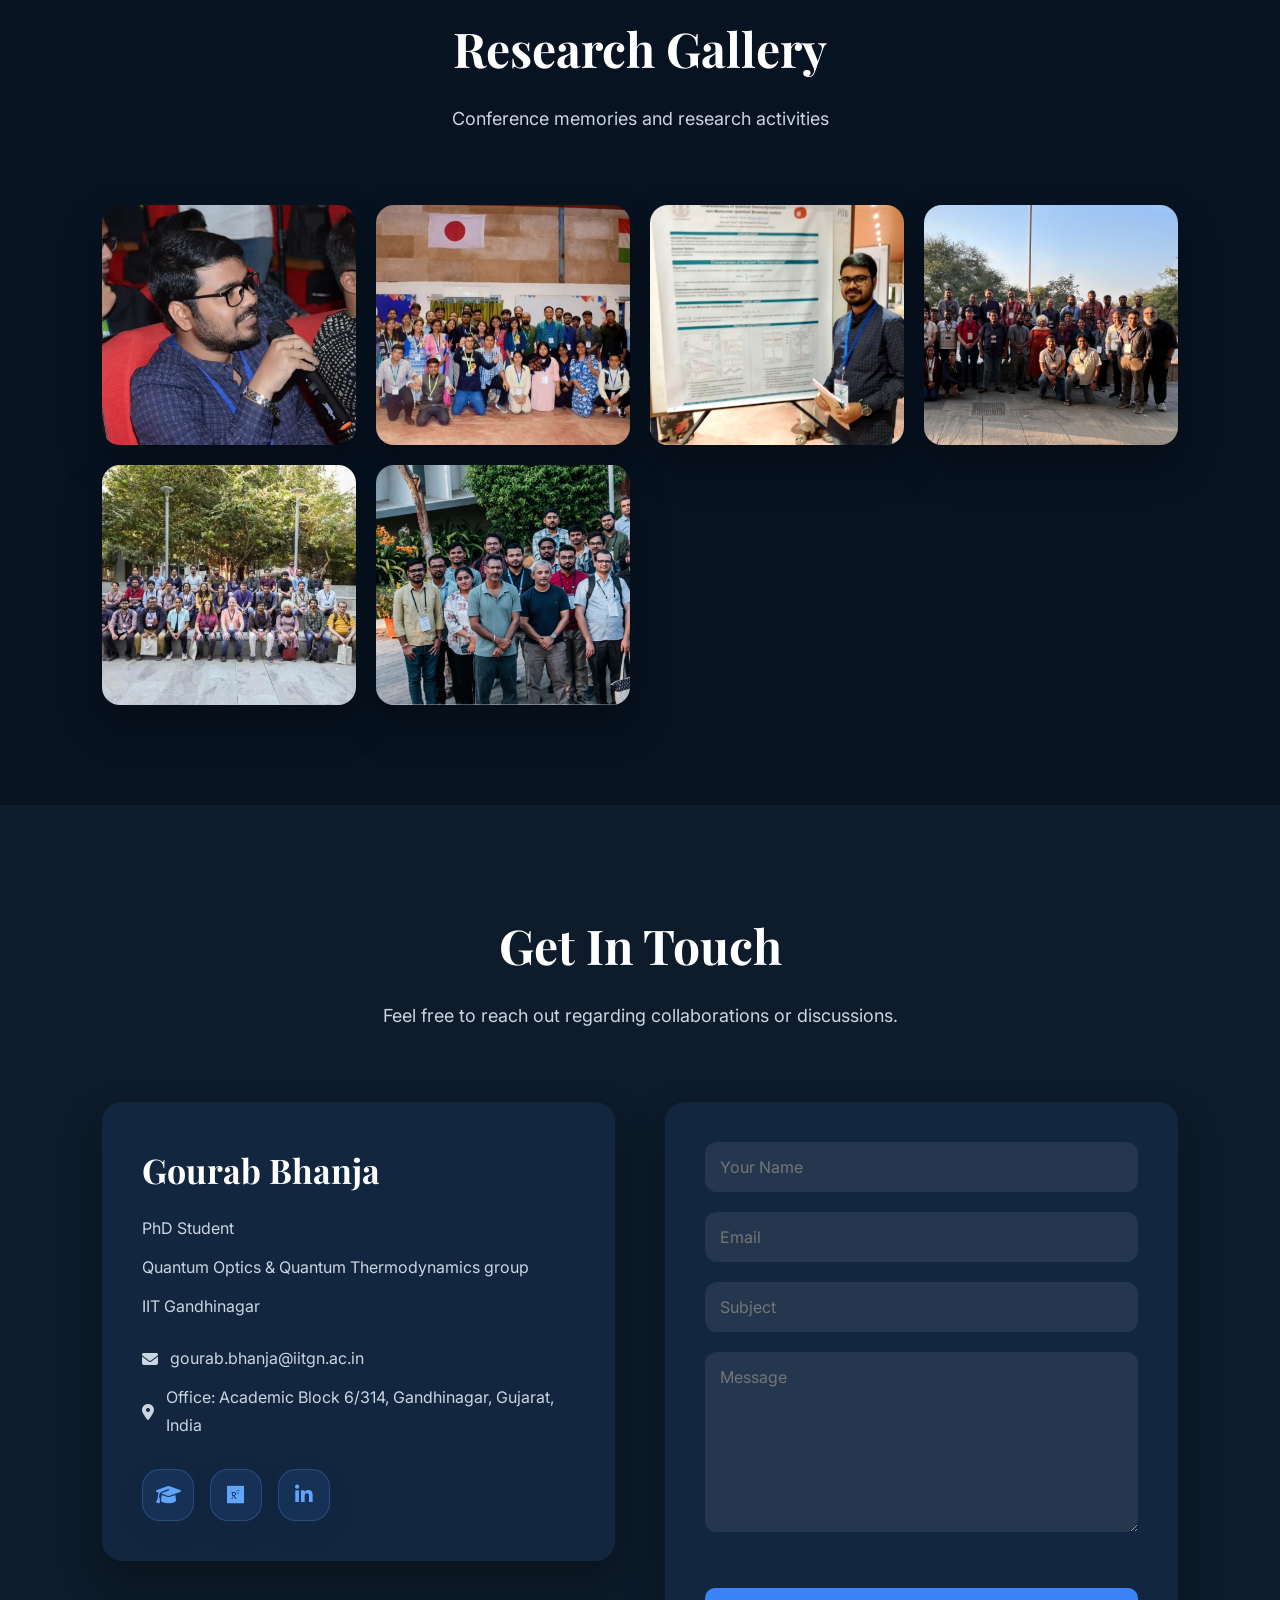
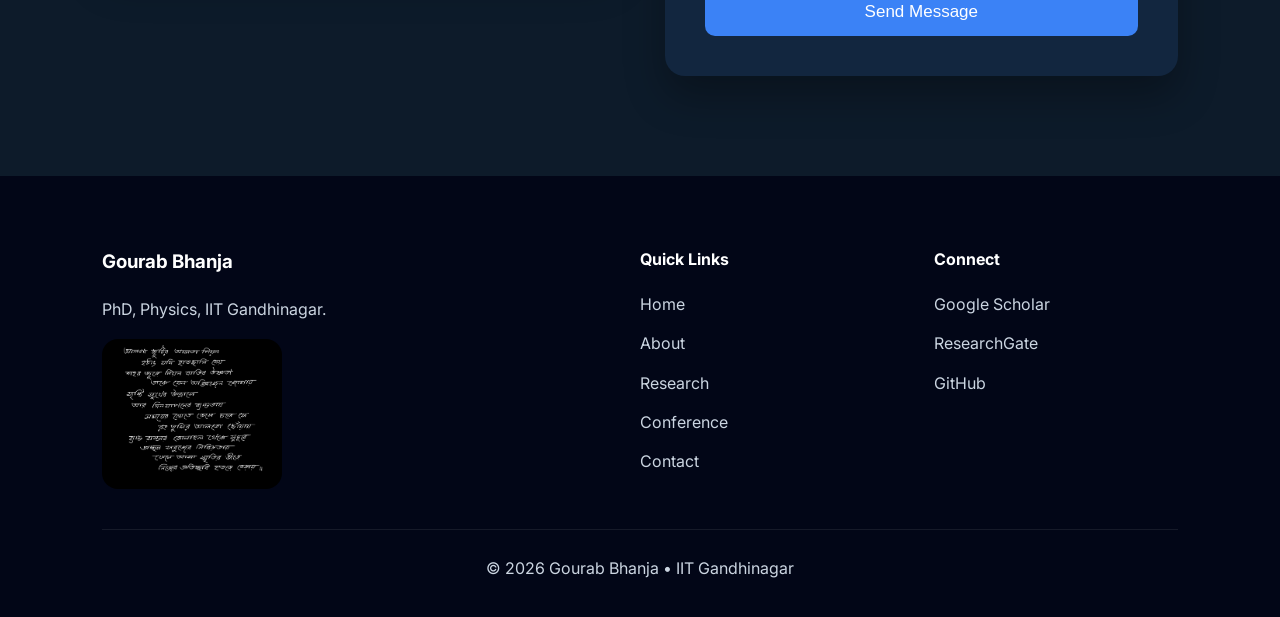
==== commit b32fa217: "Remove duplicate name from footer" ====
--- a/index.html
+++ b/index.html
@@ -13,6 +13,33 @@
 
 <meta name="description"
 content="Personal website of Gourab Bhanja, Doctoral Researcher at IIT Gandhinagar working in Quantum Information Theory, Open Quantum Systems and Quantum Thermodynamics.">
+<meta name="robots" content="index, follow">
+<link rel="canonical" href="https://gbhanja.github.io/GBsite/">
+<meta property="og:type" content="profile">
+<meta property="og:title" content="Gourab Bhanja | Research Portfolio">
+<meta property="og:description" content="Personal website of Gourab Bhanja, Doctoral Researcher at IIT Gandhinagar working in Quantum Information Theory, Open Quantum Systems and Quantum Thermodynamics.">
+<meta property="og:url" content="https://gbhanja.github.io/GBsite/">
+<meta property="profile:first_name" content="Gourab">
+<meta property="profile:last_name" content="Bhanja">
+
+<script type="application/ld+json">
+{
+  "@context": "https://schema.org",
+  "@type": "Person",
+  "name": "Gourab Bhanja",
+  "url": "https://gbhanja.github.io/GBsite/",
+  "jobTitle": "Doctoral Researcher",
+  "affiliation": {
+    "@type": "CollegeOrUniversity",
+    "name": "Indian Institute of Technology Gandhinagar"
+  },
+  "sameAs": [
+    "https://scholar.google.com/citations?user=styomJ4AAAAJ&hl=en",
+    "https://www.researchgate.net/profile/Gourab-Bhanja",
+    "https://orcid.org/0009-0004-2546-2495"
+  ]
+}
+</script>
 
 <link rel="preconnect" href="https://fonts.googleapis.com">
 <link rel="preconnect" href="https://fonts.gstatic.com" crossorigin>
@@ -1089,7 +1116,7 @@
 
 <p>
 
-Gourab Bhanja, PhD, Physics, IIT Gandhinagar.
+PhD, Physics, IIT Gandhinagar.
 
 </p>
 
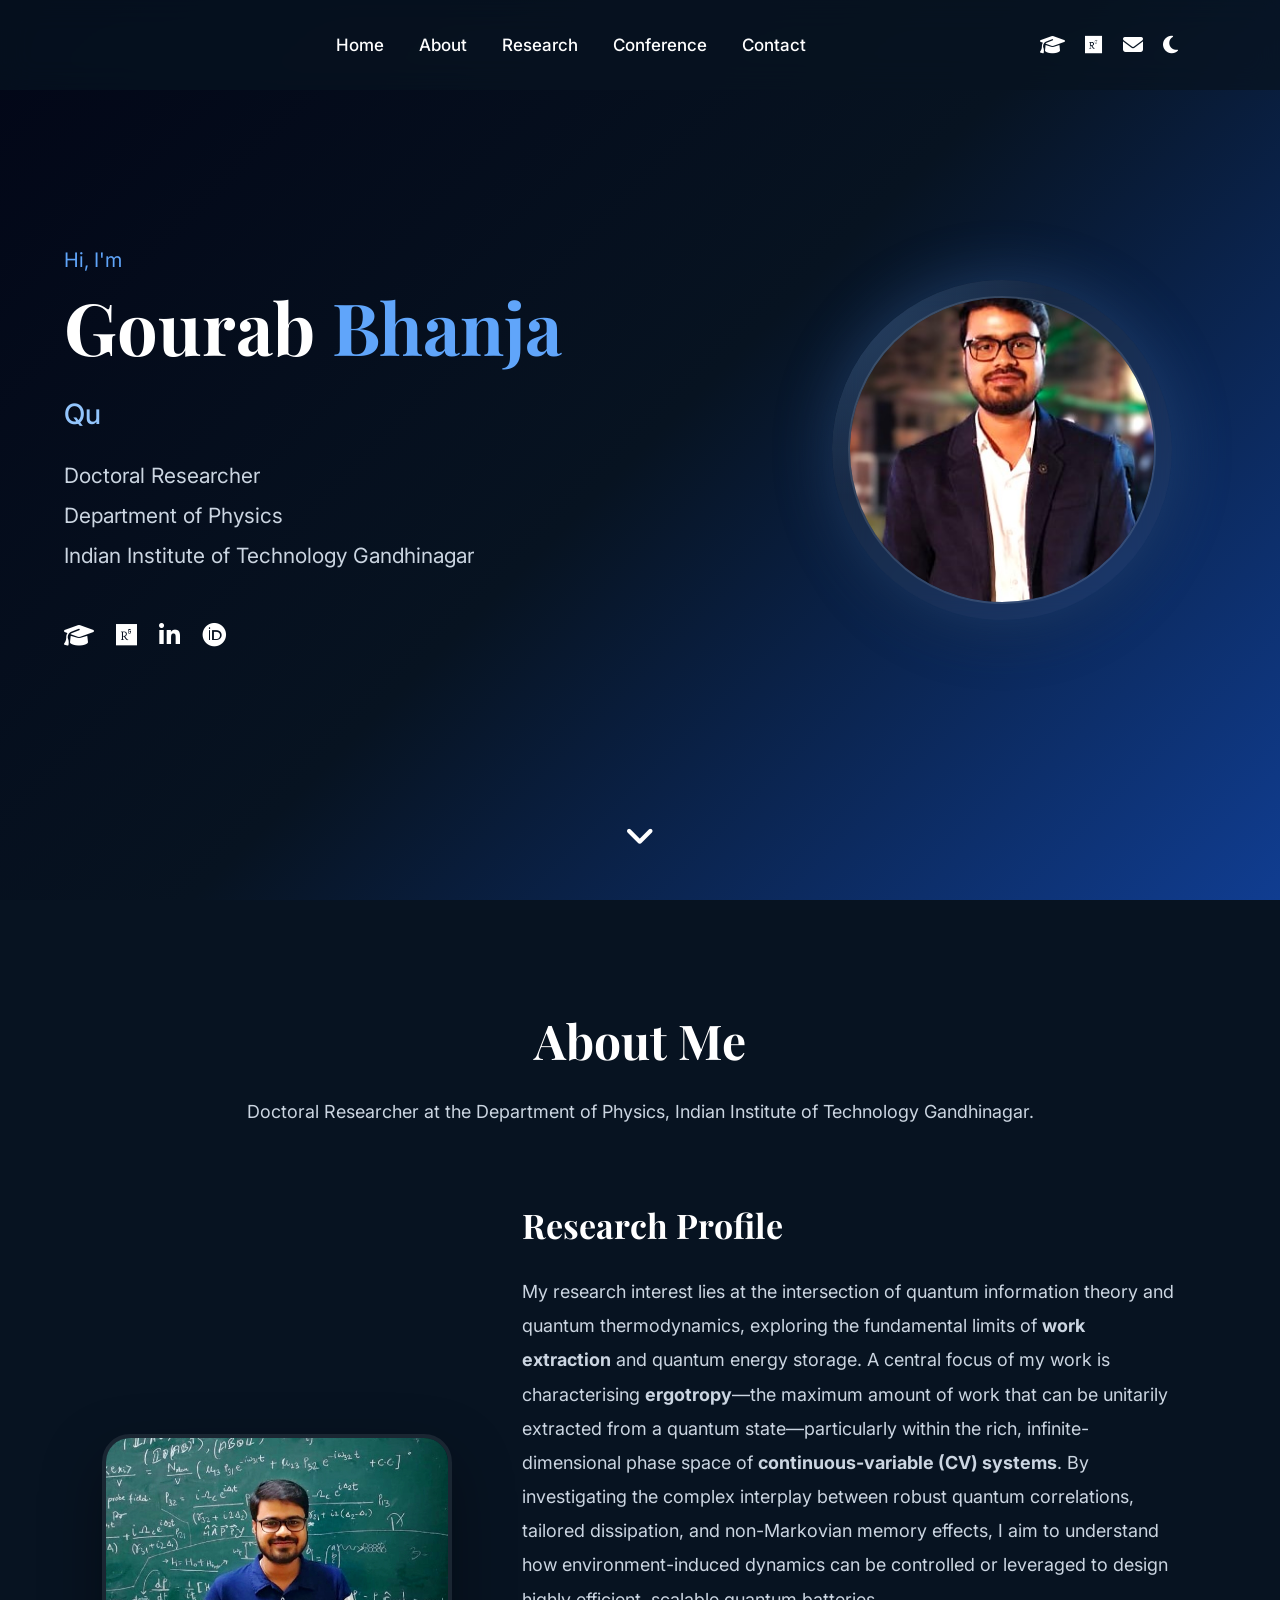
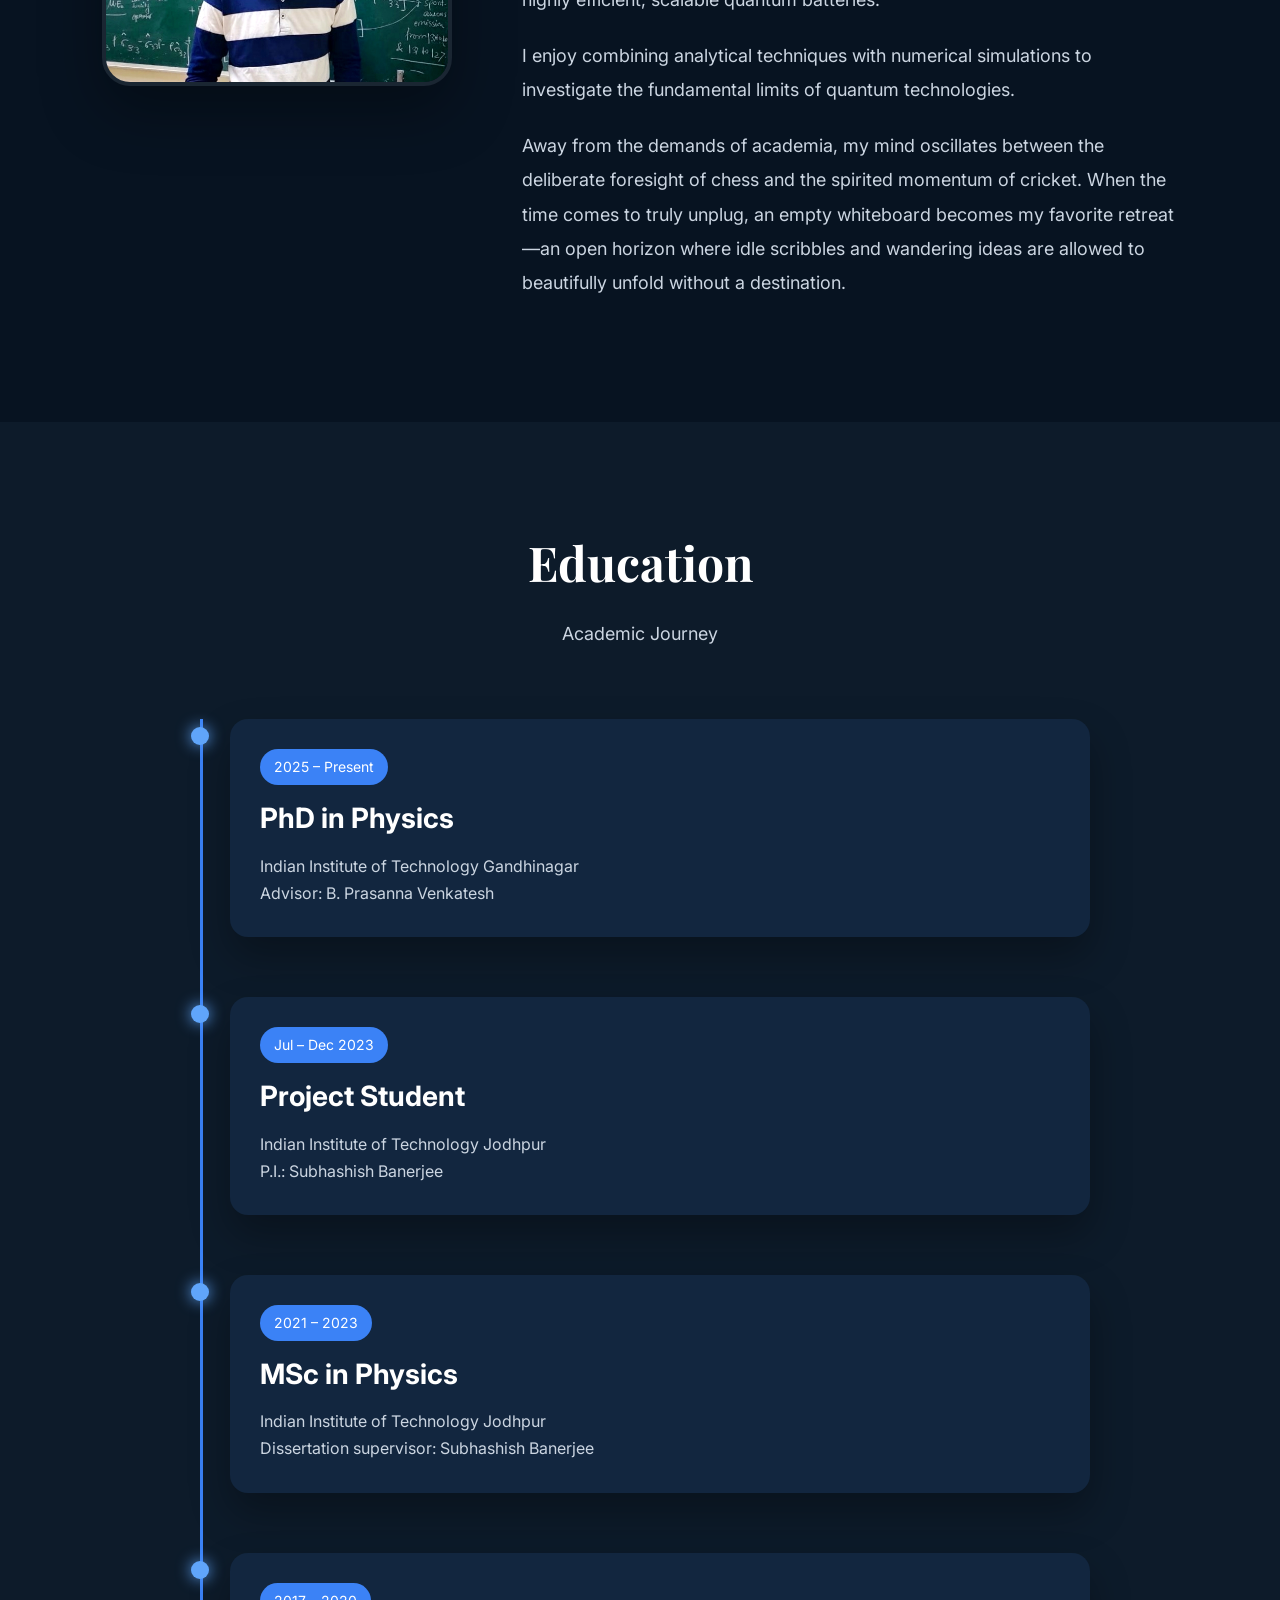
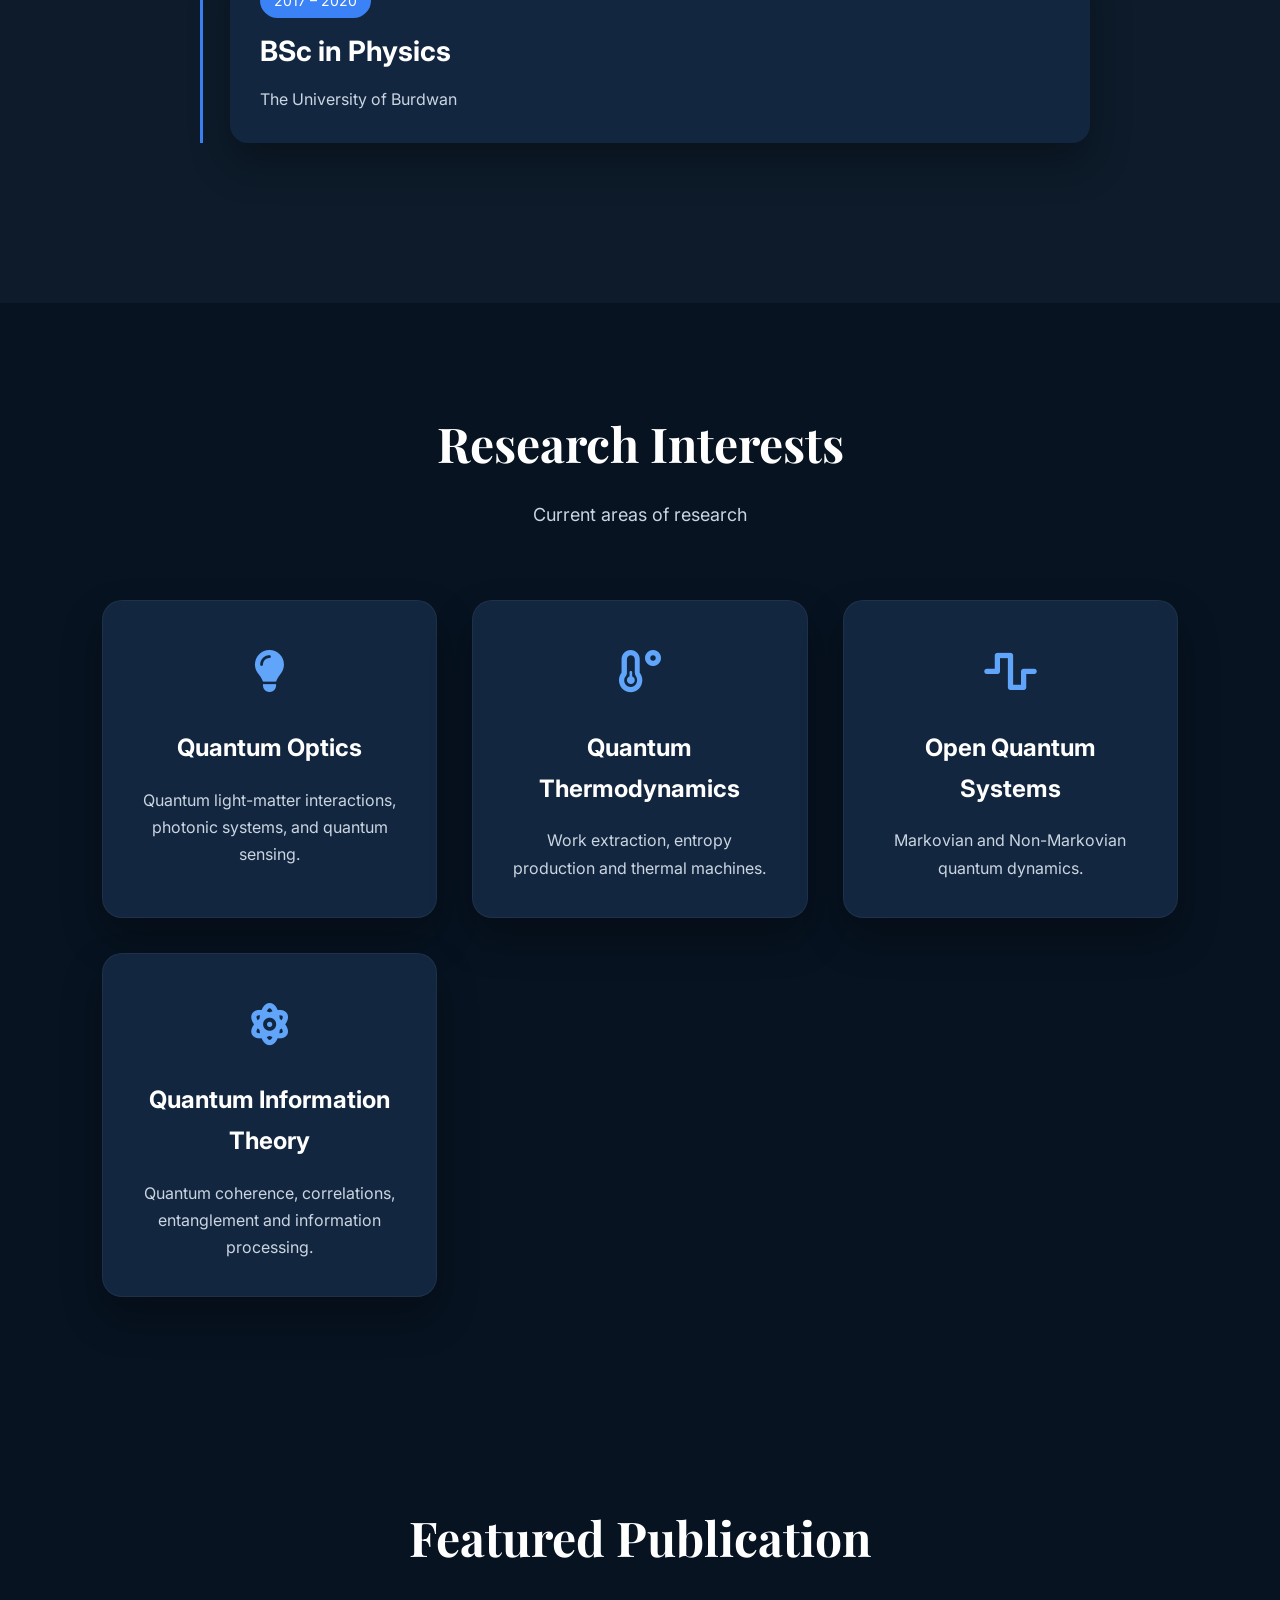
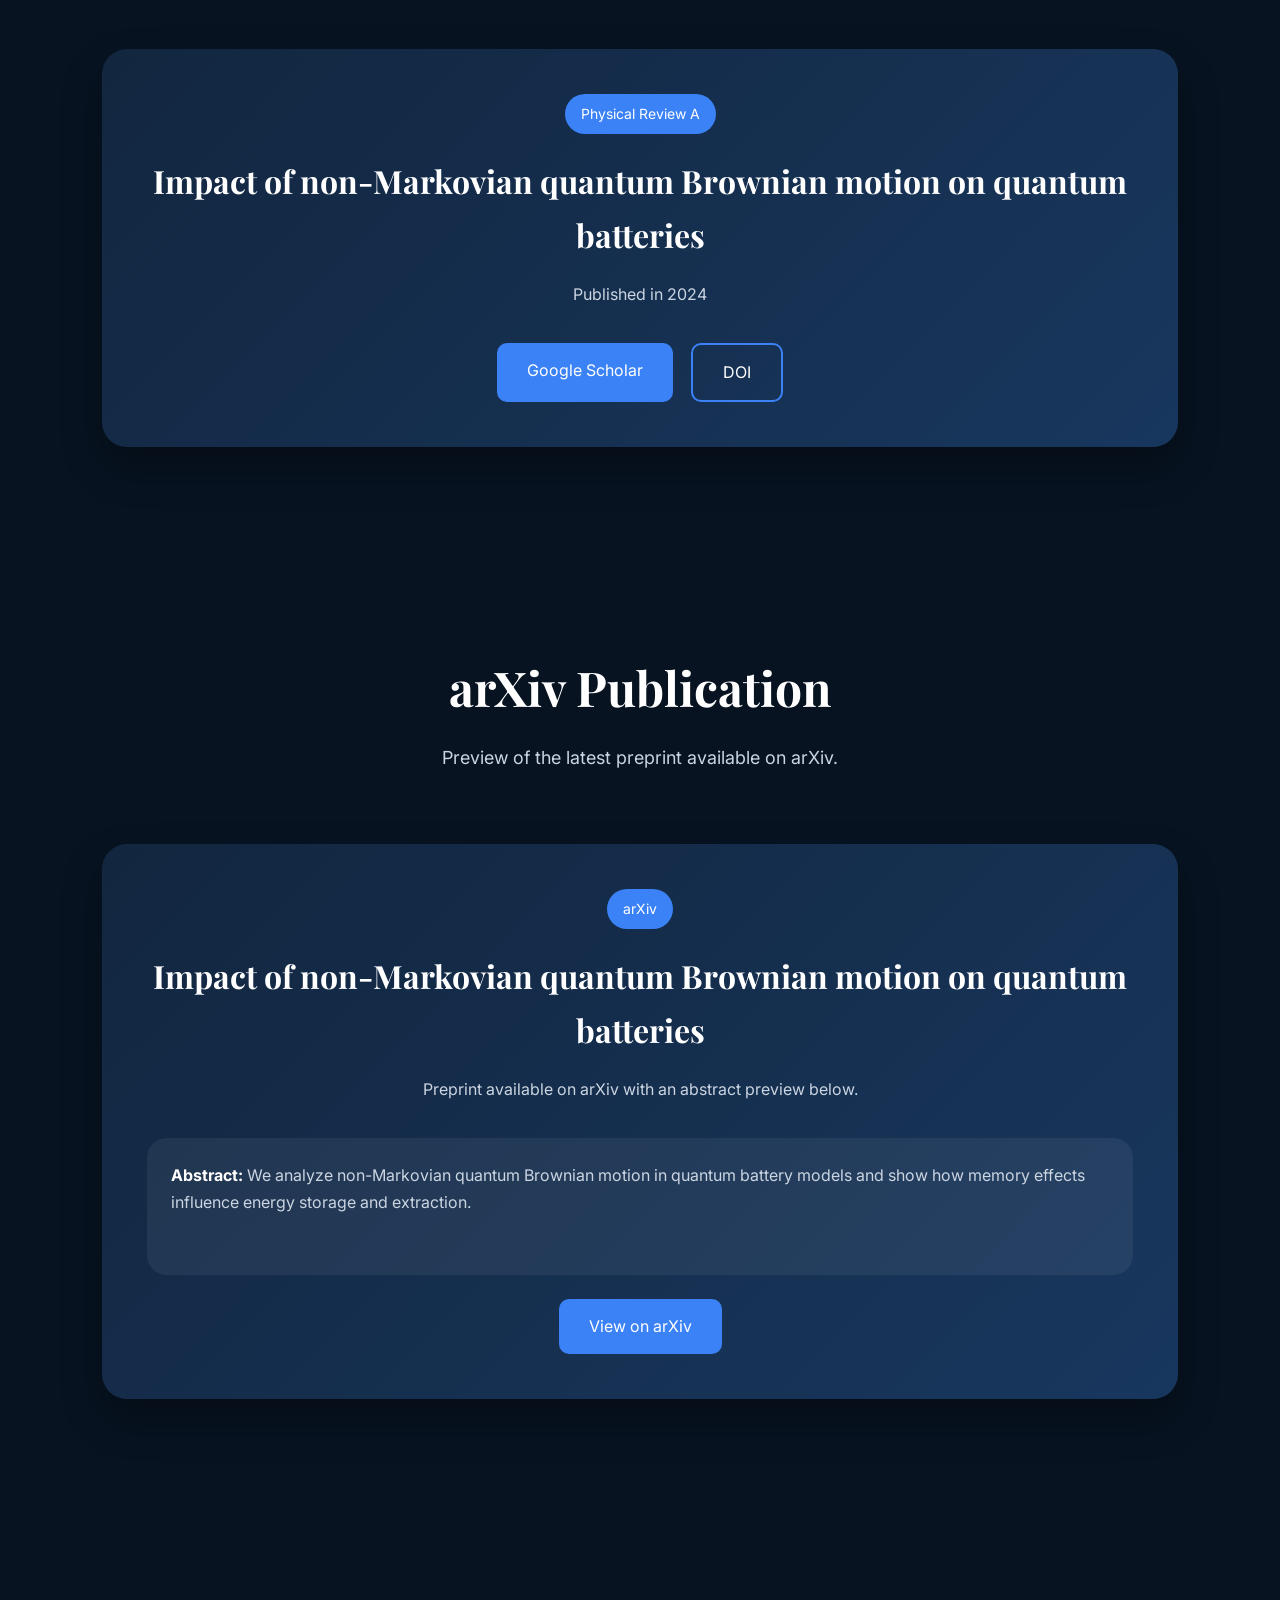
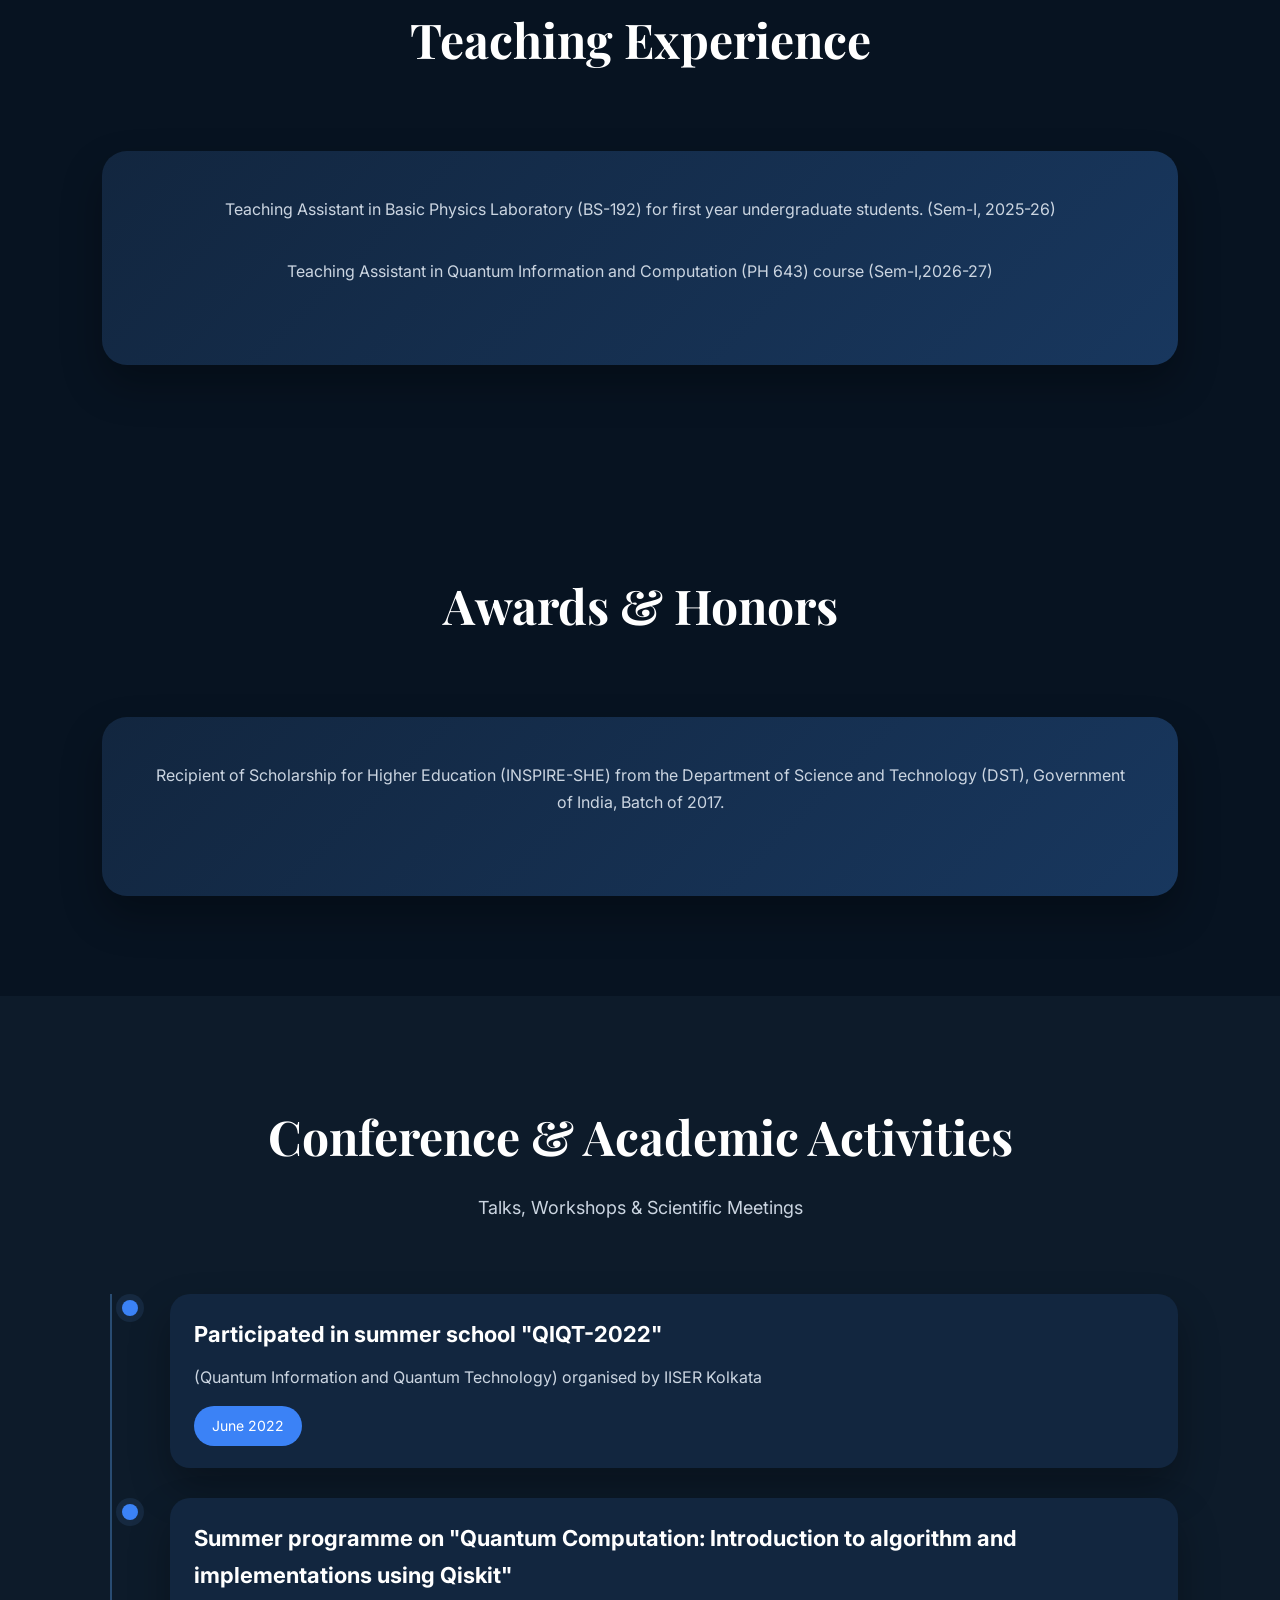
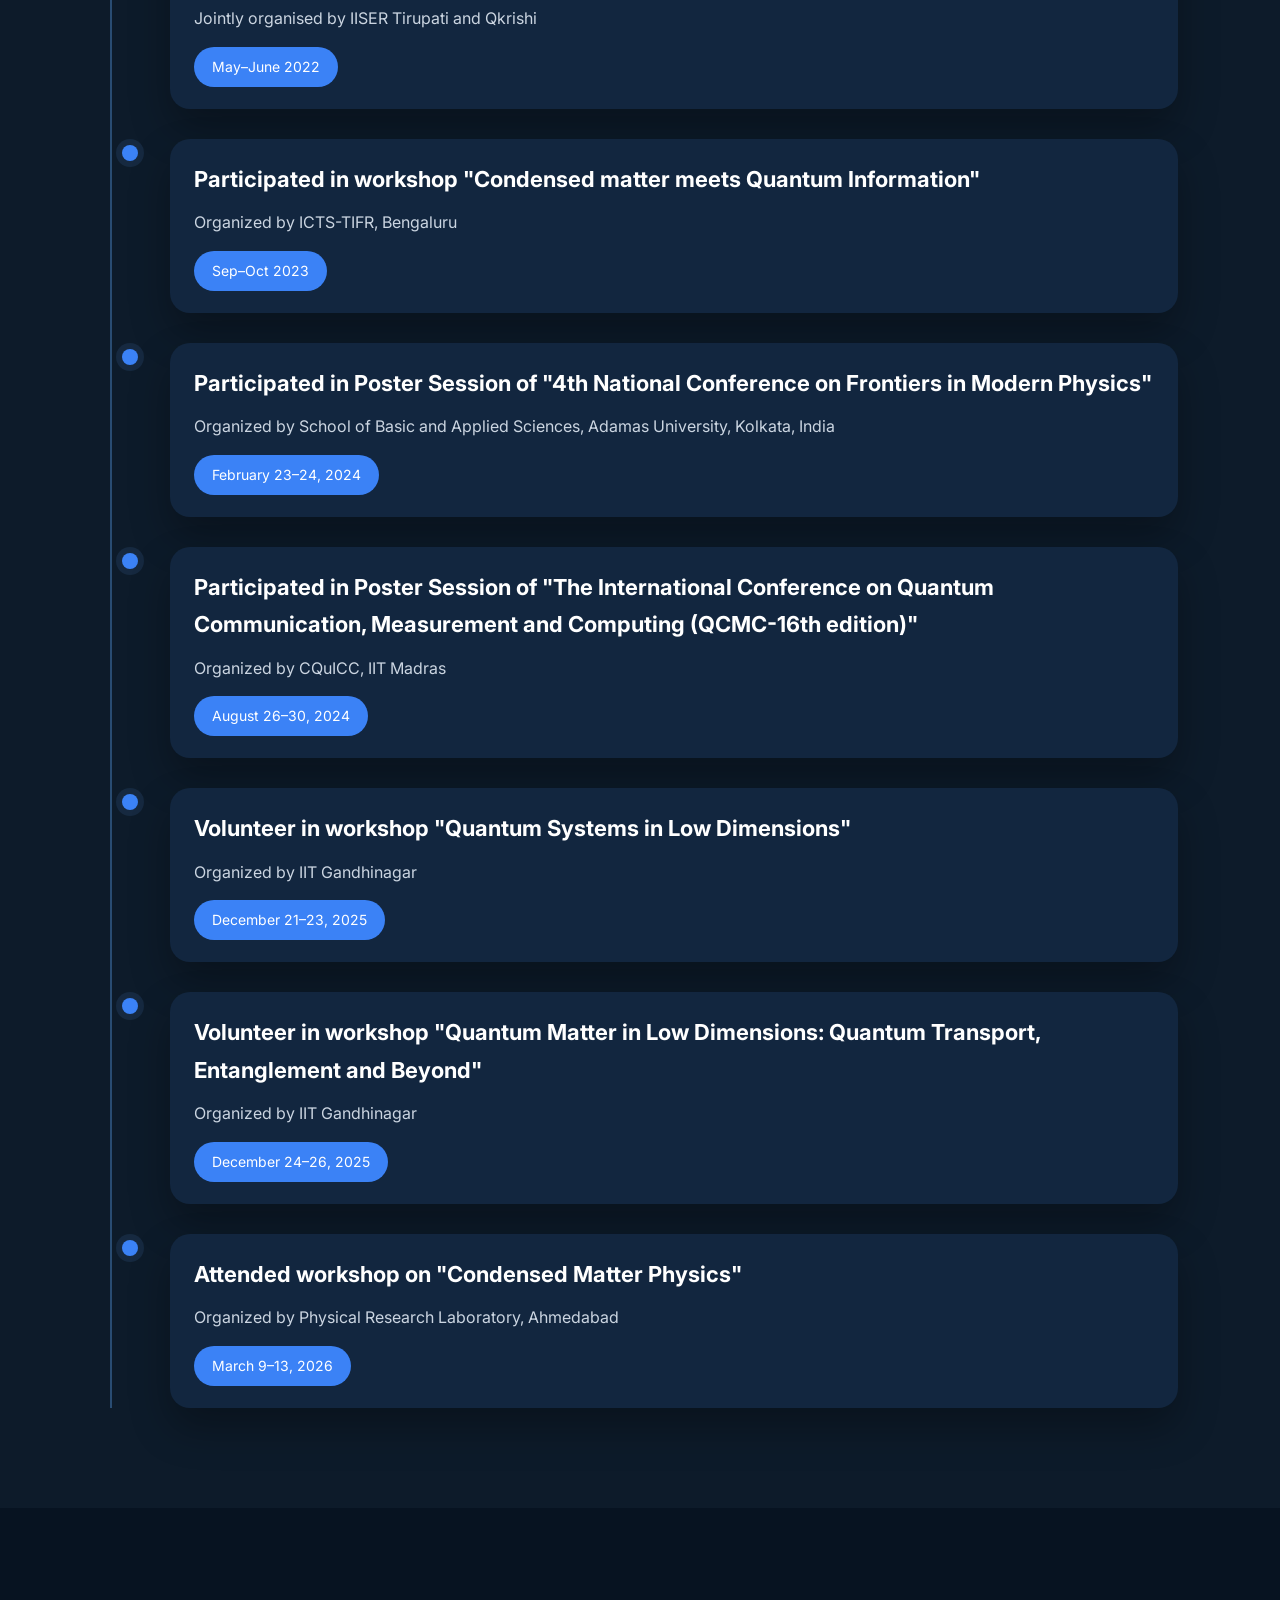
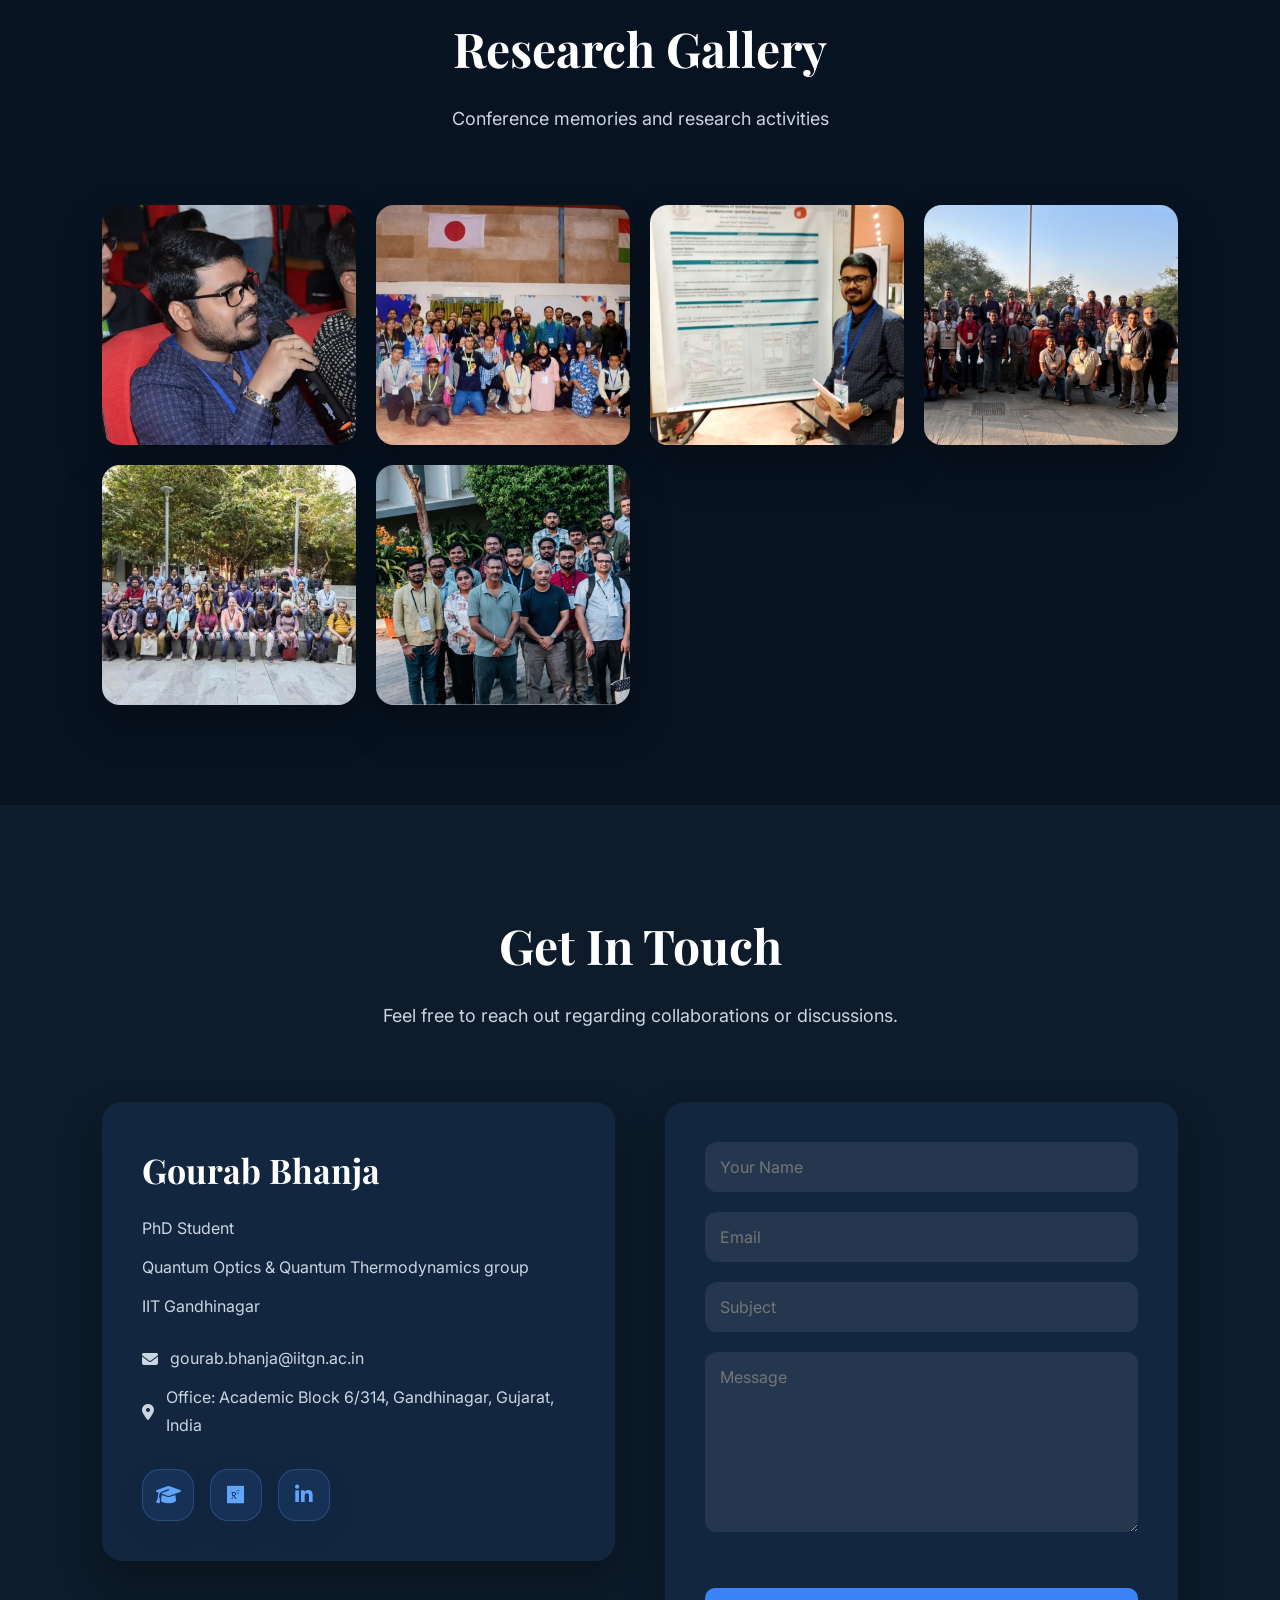
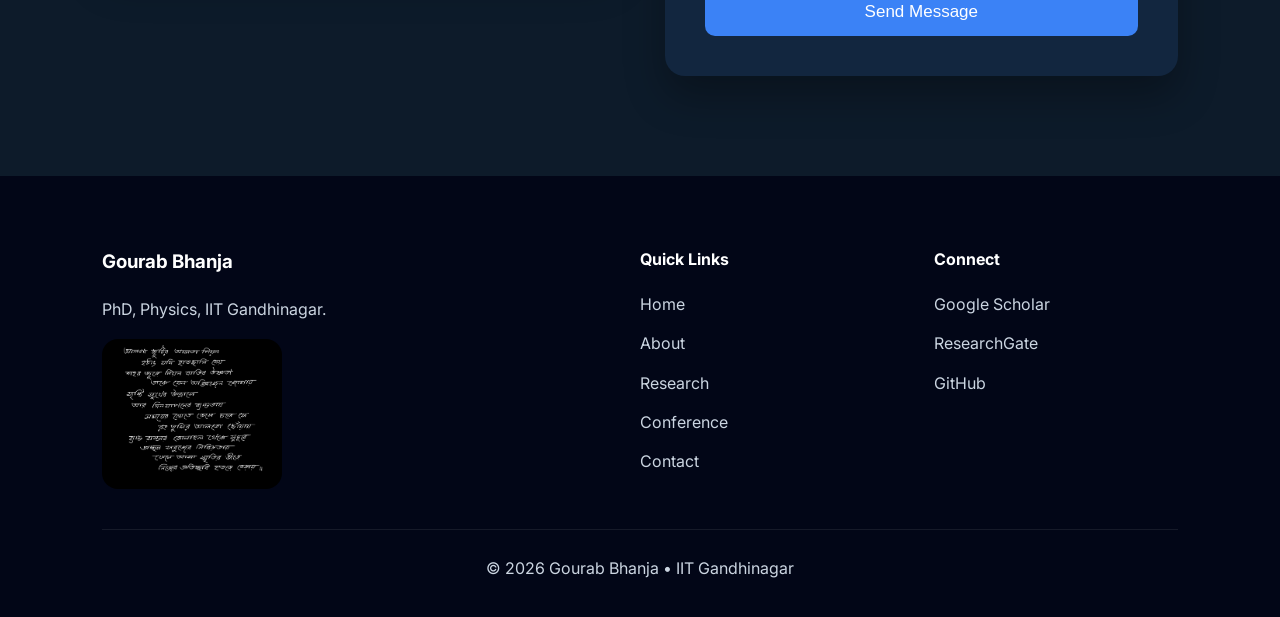
==== commit 0a78ae00: "Update website title Co-authored-by: Copilot <223556219+Copilot@users.noreply.github.com>" ====
--- a/index.html
+++ b/index.html
@@ -9,14 +9,14 @@
 <meta http-equiv="Pragma" content="no-cache">
 <meta http-equiv="Expires" content="0">
 
-<title>Gourab Bhanja | Research Portfolio</title>
+<title>Gourab Bhanja | Website</title>
 
 <meta name="description"
 content="Personal website of Gourab Bhanja, Doctoral Researcher at IIT Gandhinagar working in Quantum Information Theory, Open Quantum Systems and Quantum Thermodynamics.">
 <meta name="robots" content="index, follow">
 <link rel="canonical" href="https://gbhanja.github.io/GBsite/">
 <meta property="og:type" content="profile">
-<meta property="og:title" content="Gourab Bhanja | Research Portfolio">
+<meta property="og:title" content="Gourab Bhanja | Website">
 <meta property="og:description" content="Personal website of Gourab Bhanja, Doctoral Researcher at IIT Gandhinagar working in Quantum Information Theory, Open Quantum Systems and Quantum Thermodynamics.">
 <meta property="og:url" content="https://gbhanja.github.io/GBsite/">
 <meta property="profile:first_name" content="Gourab">
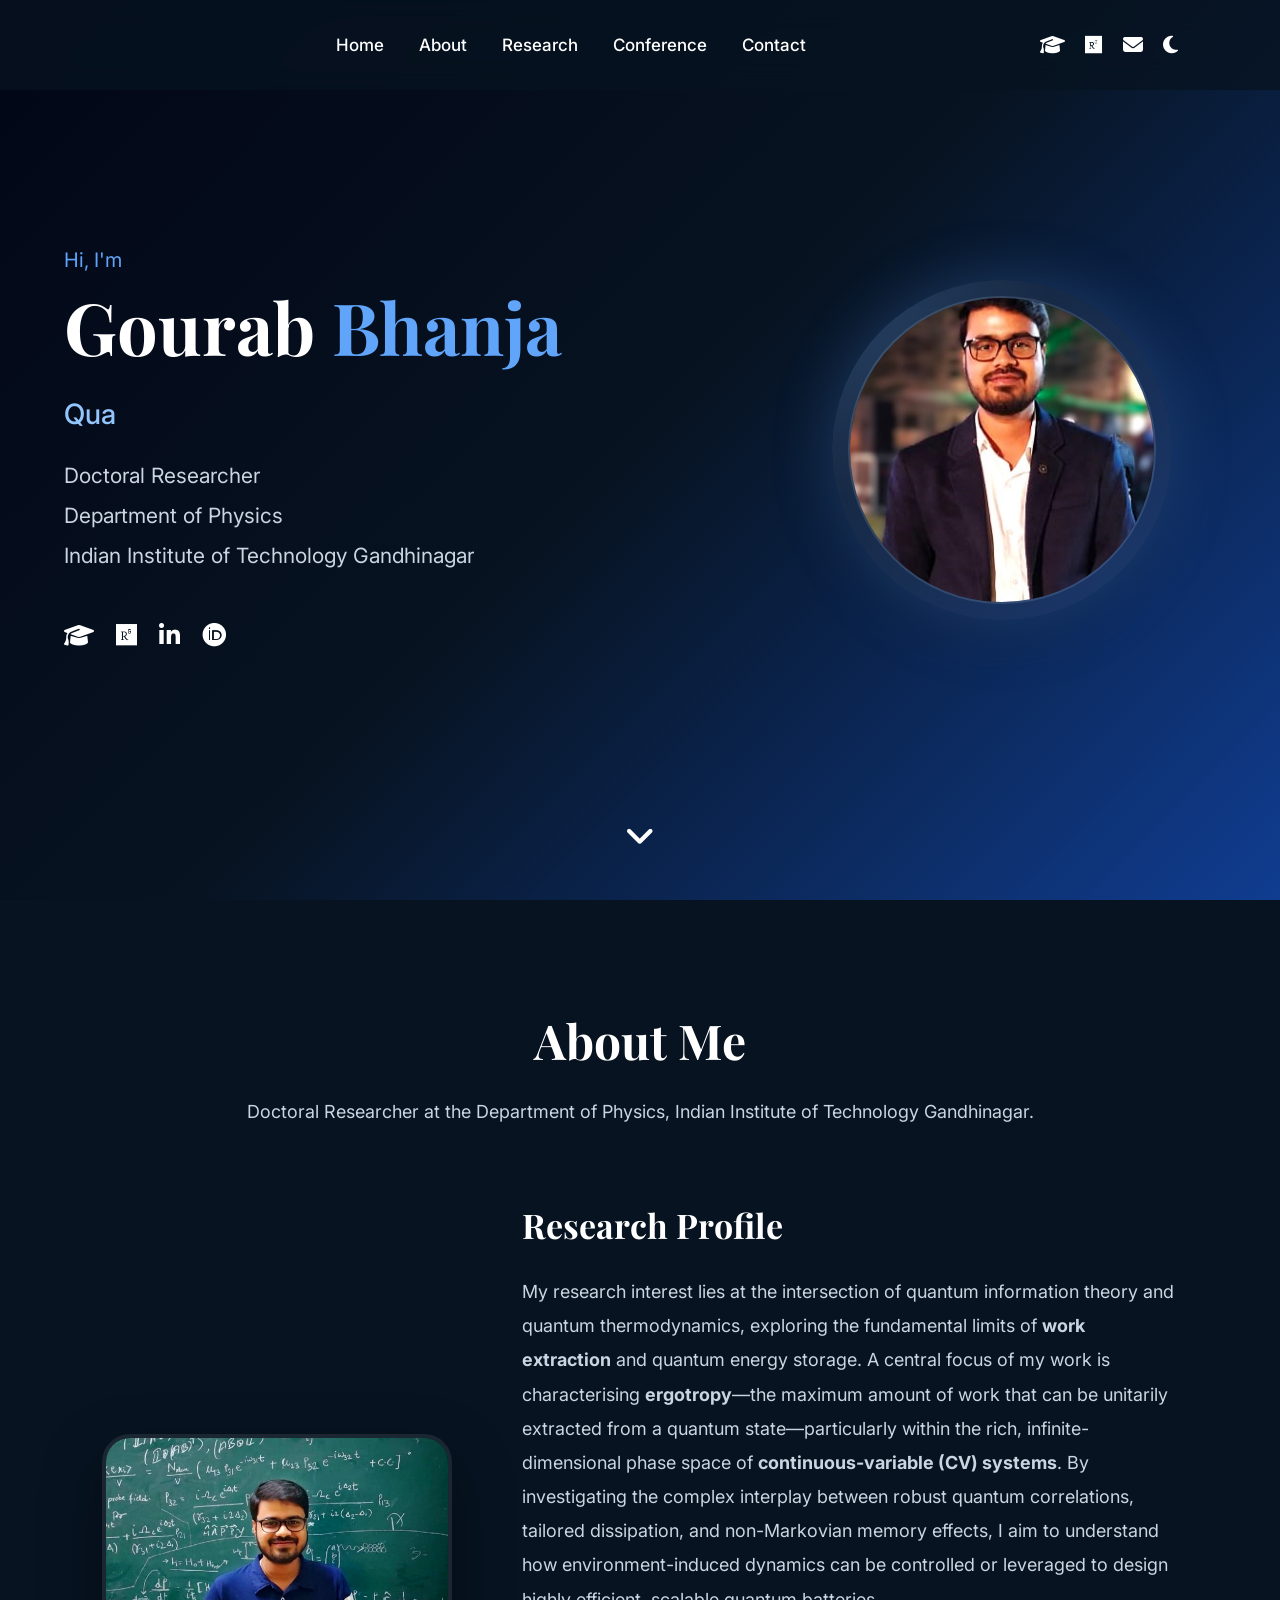
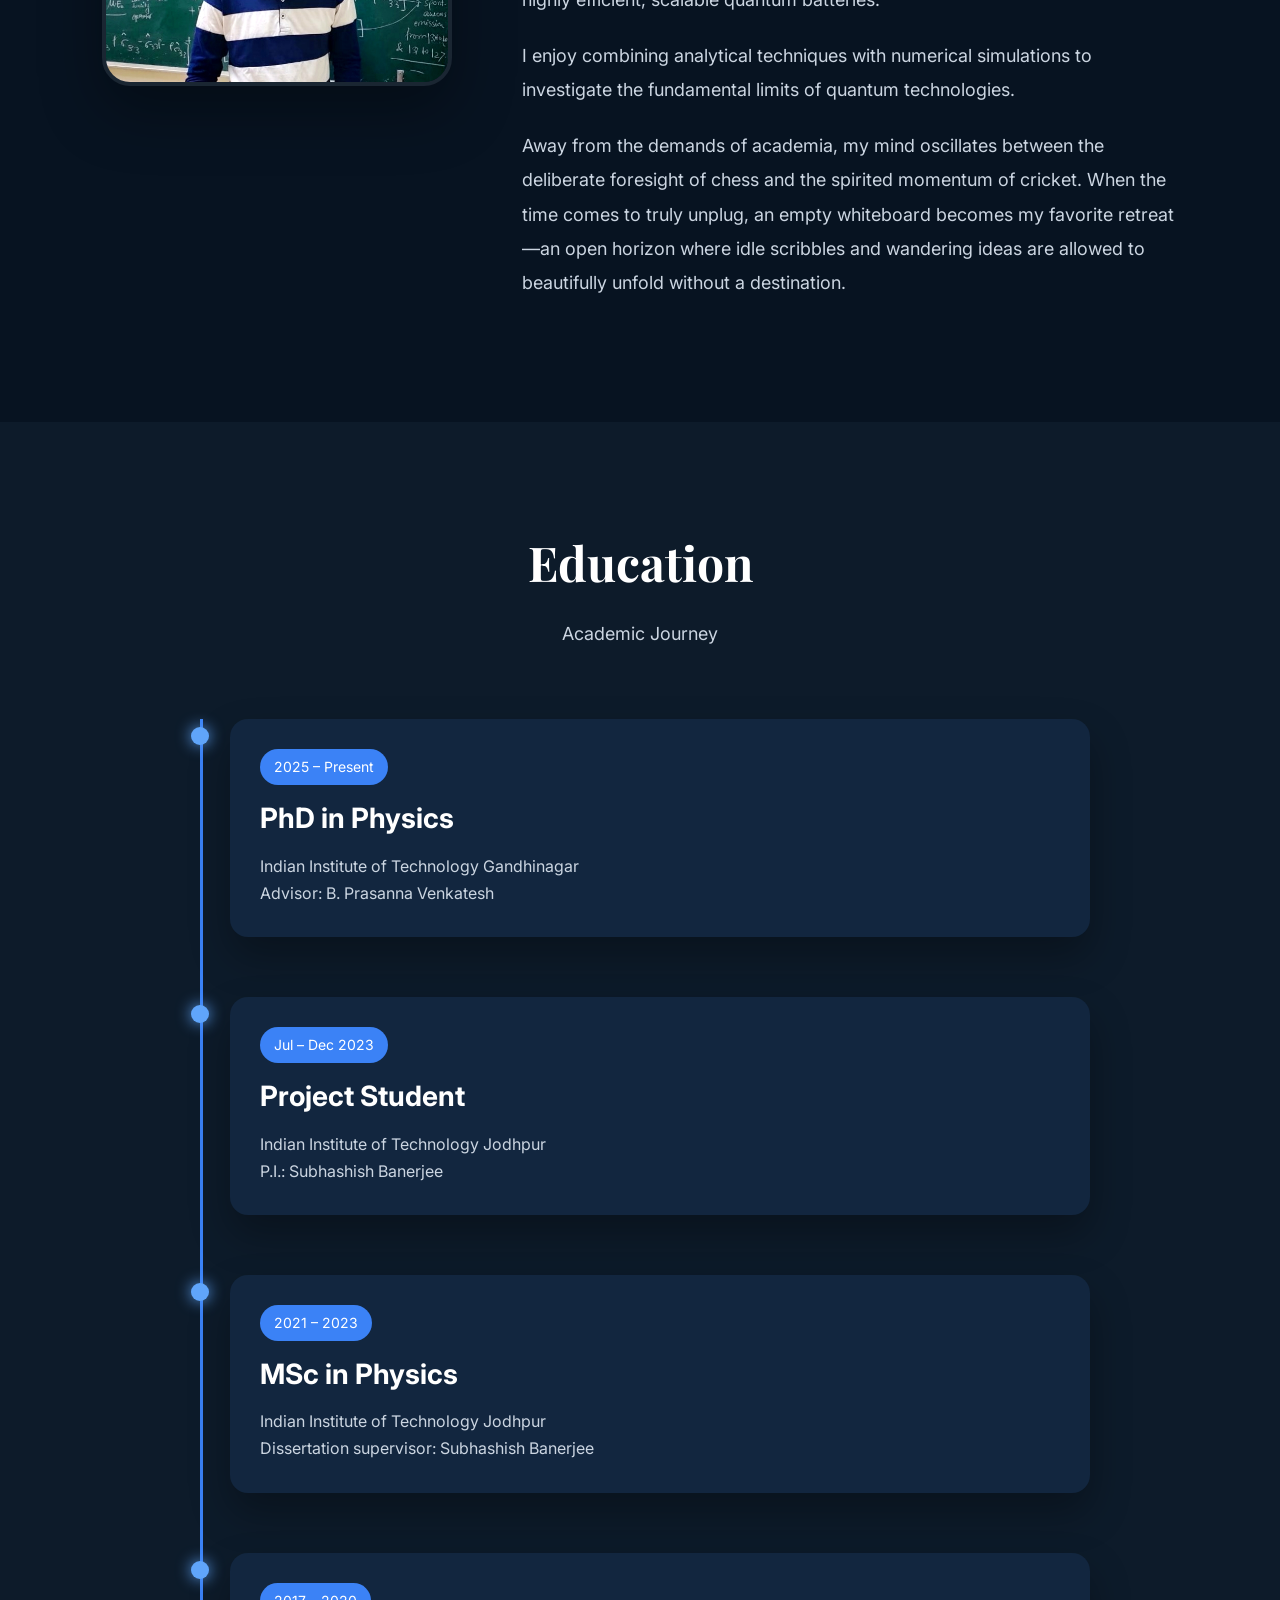
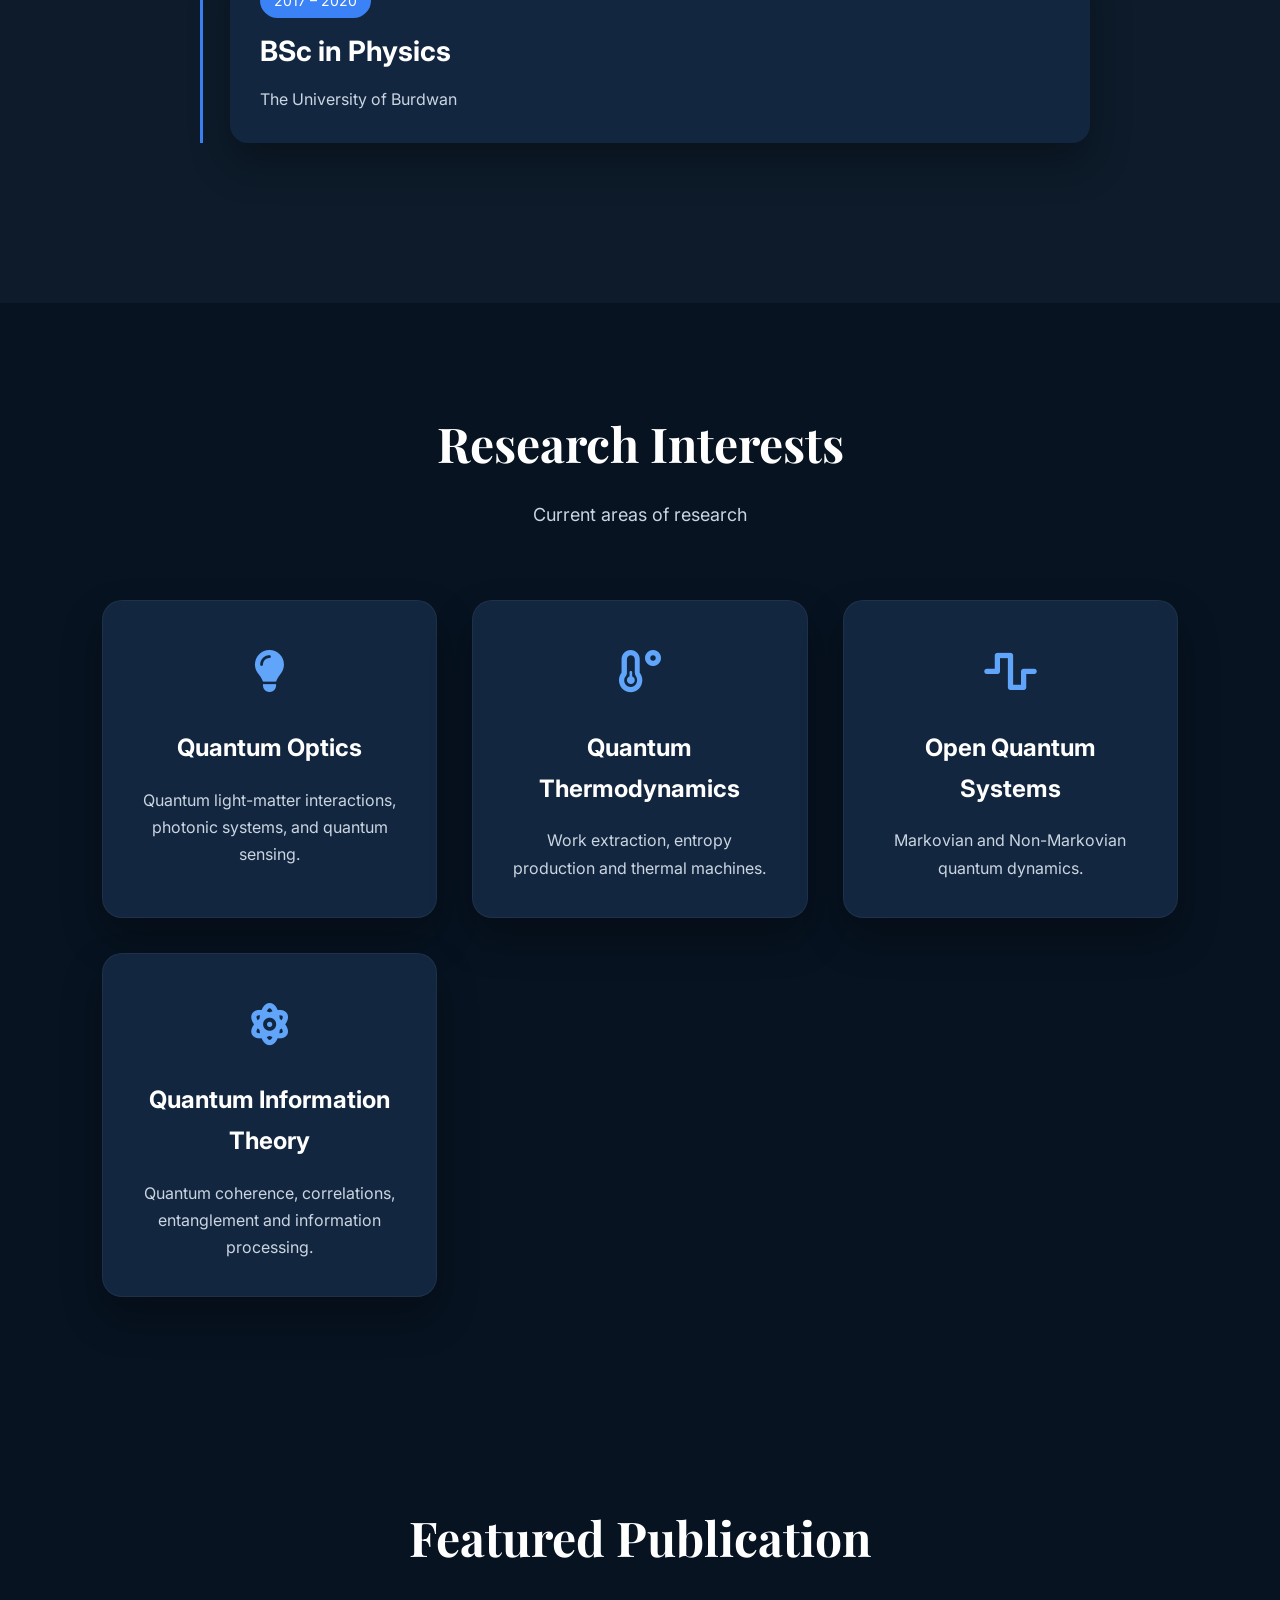
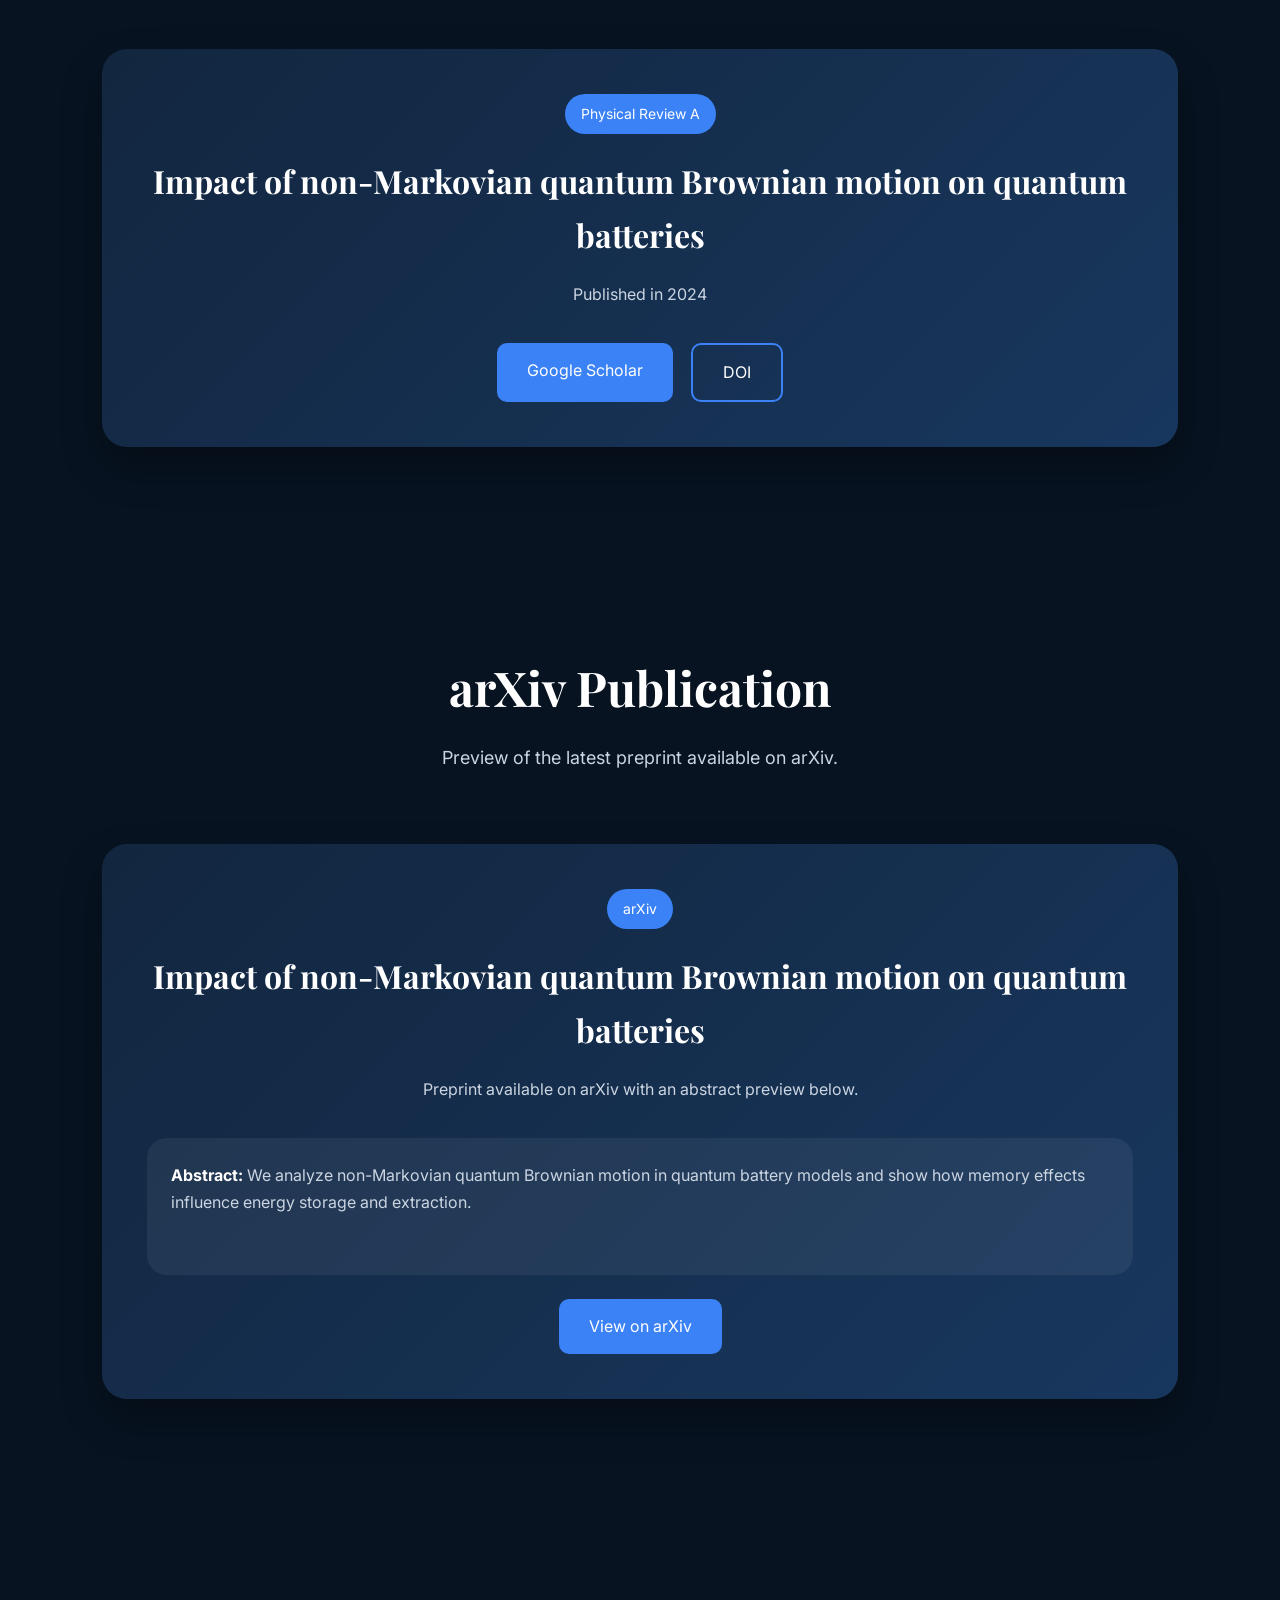
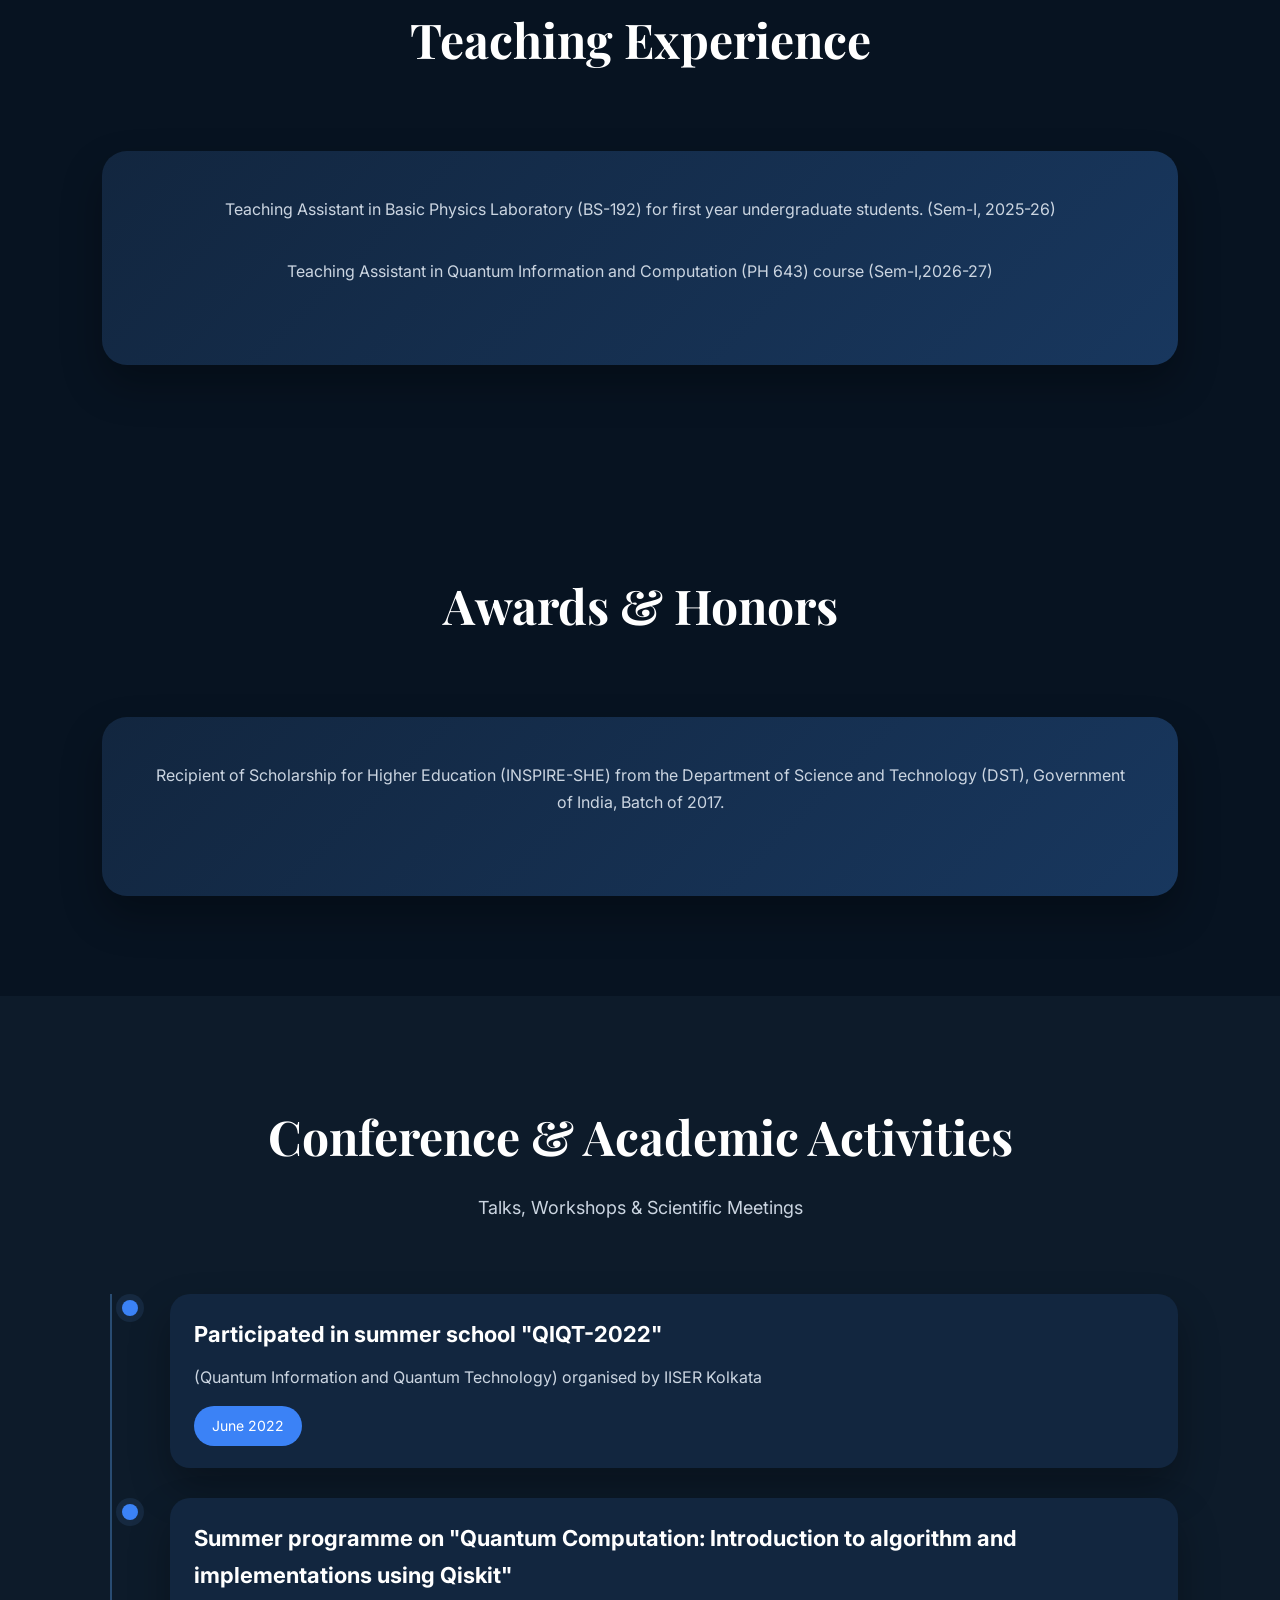
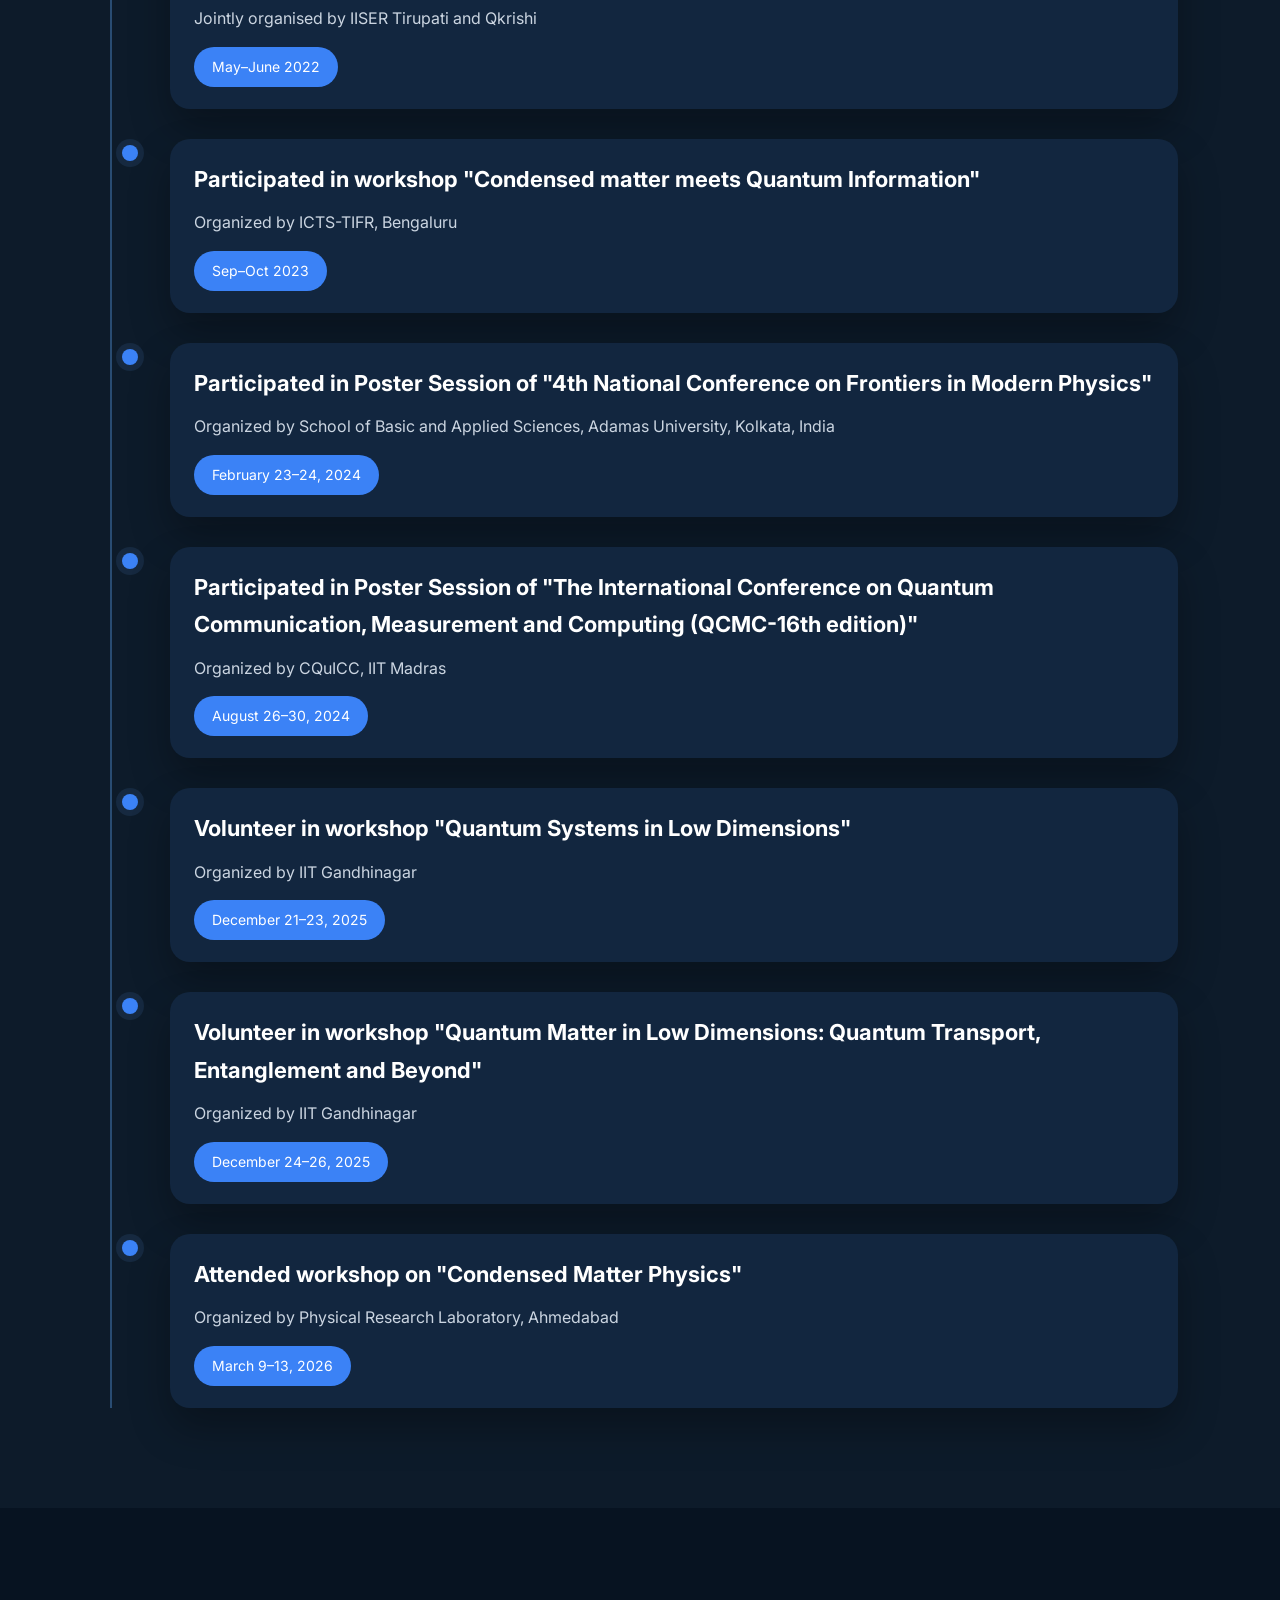
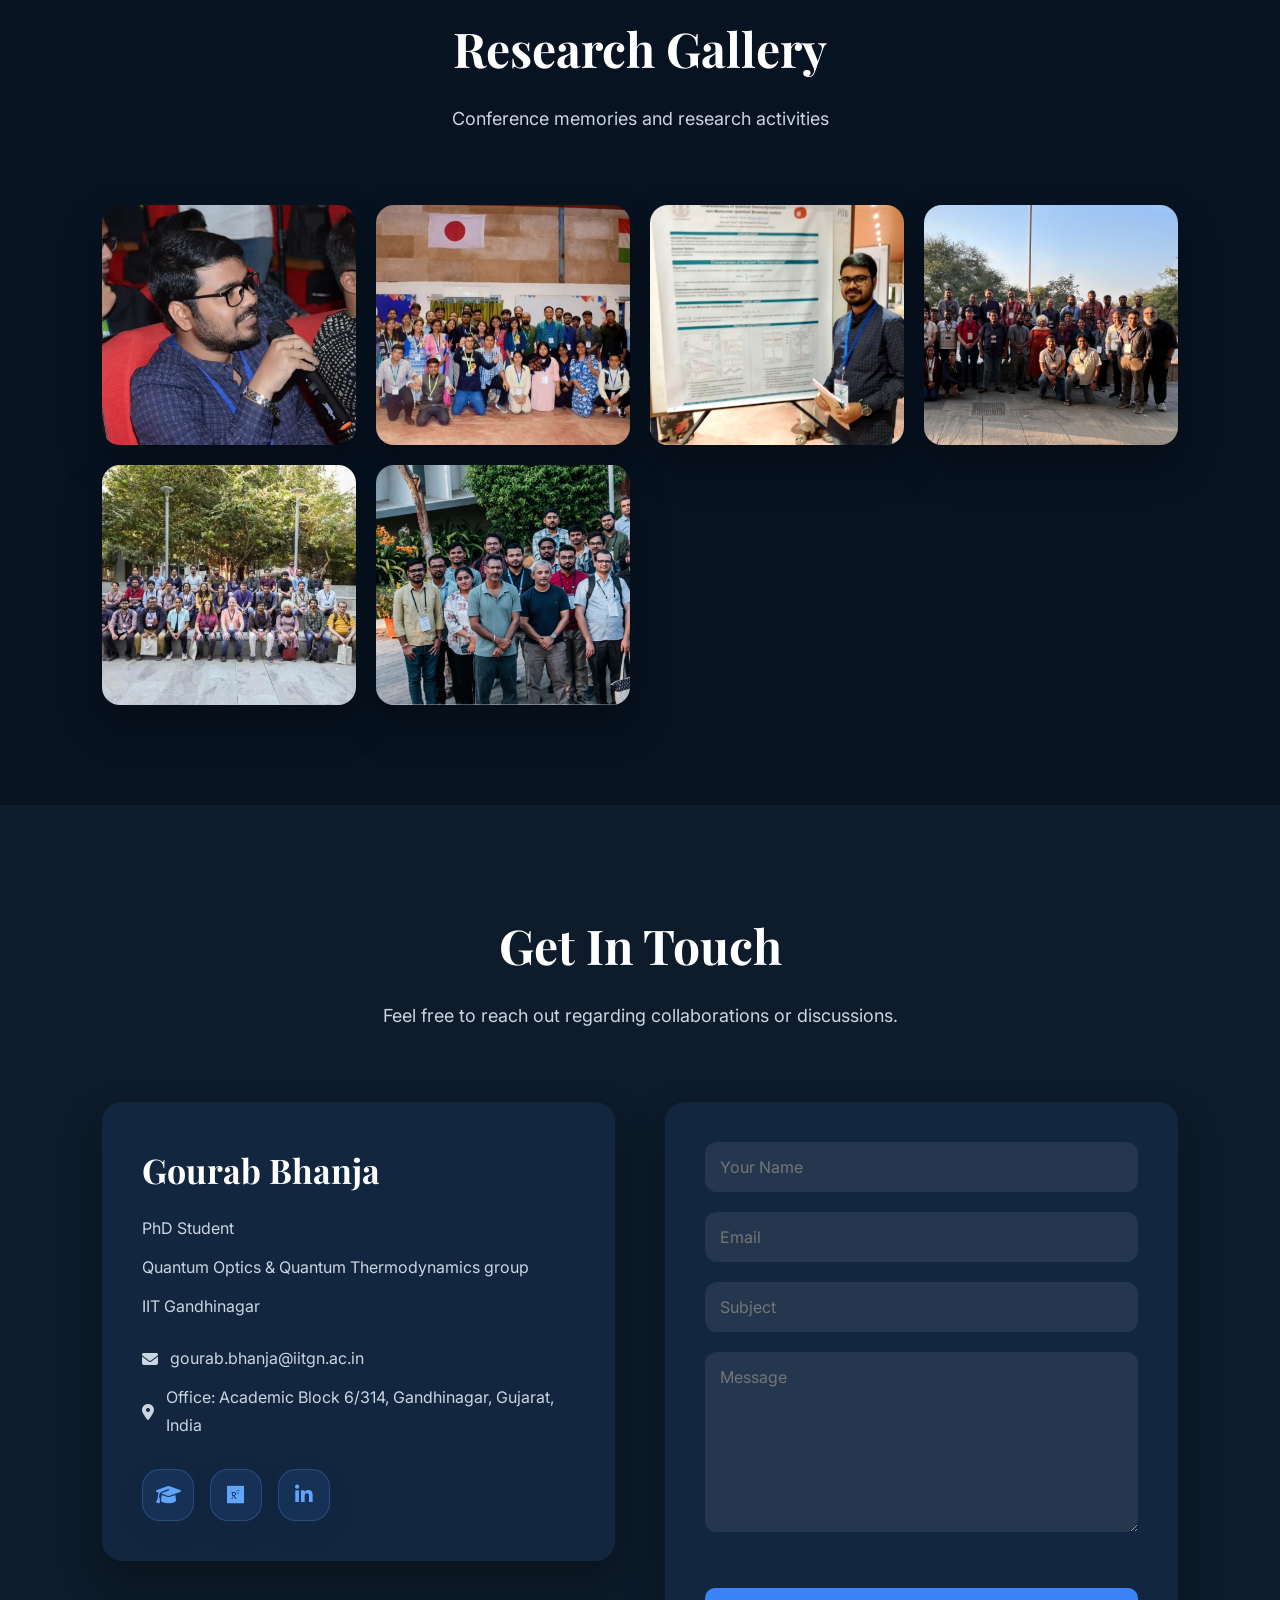
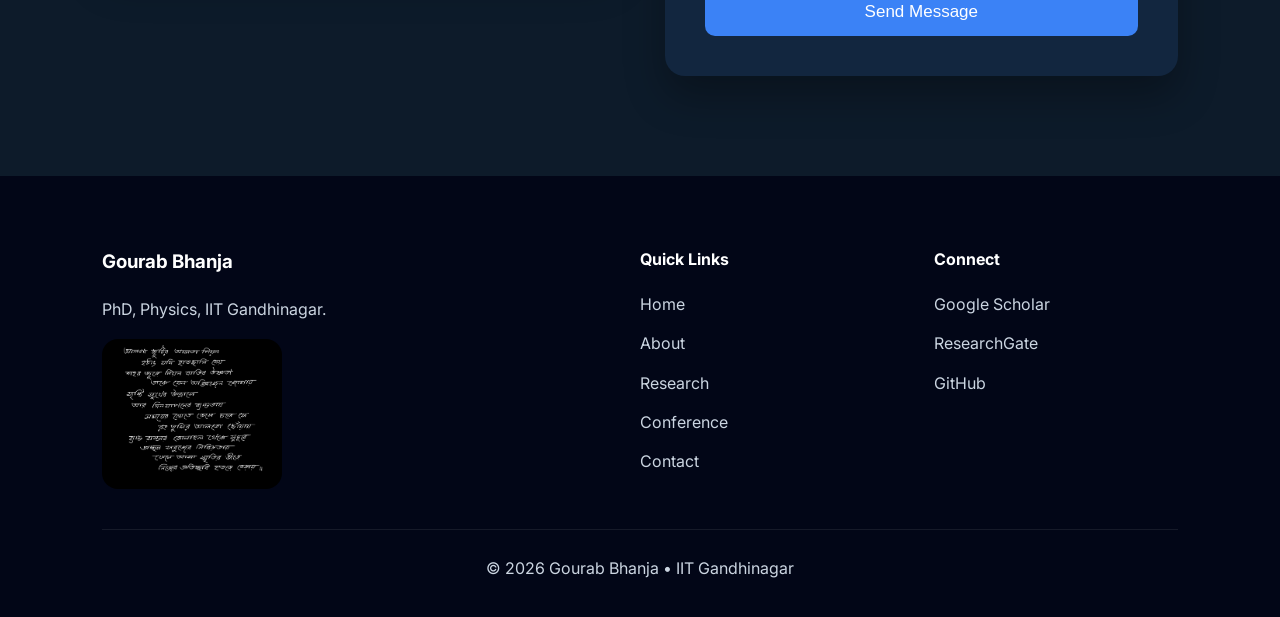
==== commit 644ee327: "Improve site search and social metadata Co-authored-by: Copilot <223556219+Copilot@users.noreply.git" ====
--- a/index.html
+++ b/index.html
@@ -9,16 +9,23 @@
 <meta http-equiv="Pragma" content="no-cache">
 <meta http-equiv="Expires" content="0">
 
-<title>Gourab Bhanja | Website</title>
+<title>Gourab Bhanja | Quantum Researcher at IIT Gandhinagar</title>
 
 <meta name="description"
-content="Personal website of Gourab Bhanja, Doctoral Researcher at IIT Gandhinagar working in Quantum Information Theory, Open Quantum Systems and Quantum Thermodynamics.">
+content="Gourab Bhanja is a Doctoral Researcher in Physics at IIT Gandhinagar, researching quantum information, quantum thermodynamics, and open quantum systems.">
 <meta name="robots" content="index, follow">
 <link rel="canonical" href="https://gbhanja.github.io/GBsite/">
 <meta property="og:type" content="profile">
-<meta property="og:title" content="Gourab Bhanja | Website">
-<meta property="og:description" content="Personal website of Gourab Bhanja, Doctoral Researcher at IIT Gandhinagar working in Quantum Information Theory, Open Quantum Systems and Quantum Thermodynamics.">
+<meta property="og:site_name" content="Gourab Bhanja">
+<meta property="og:title" content="Gourab Bhanja | Quantum Researcher at IIT Gandhinagar">
+<meta property="og:description" content="Gourab Bhanja is a Doctoral Researcher in Physics at IIT Gandhinagar, researching quantum information, quantum thermodynamics, and open quantum systems.">
 <meta property="og:url" content="https://gbhanja.github.io/GBsite/">
+<meta property="og:image" content="https://gbhanja.github.io/GBsite/assets/profile-photo.jpg">
+<meta property="og:image:alt" content="Gourab Bhanja">
+<meta name="twitter:card" content="summary_large_image">
+<meta name="twitter:title" content="Gourab Bhanja | Quantum Researcher at IIT Gandhinagar">
+<meta name="twitter:description" content="Gourab Bhanja is a Doctoral Researcher in Physics at IIT Gandhinagar, researching quantum information, quantum thermodynamics, and open quantum systems.">
+<meta name="twitter:image" content="https://gbhanja.github.io/GBsite/assets/profile-photo.jpg">
 <meta property="profile:first_name" content="Gourab">
 <meta property="profile:last_name" content="Bhanja">
 
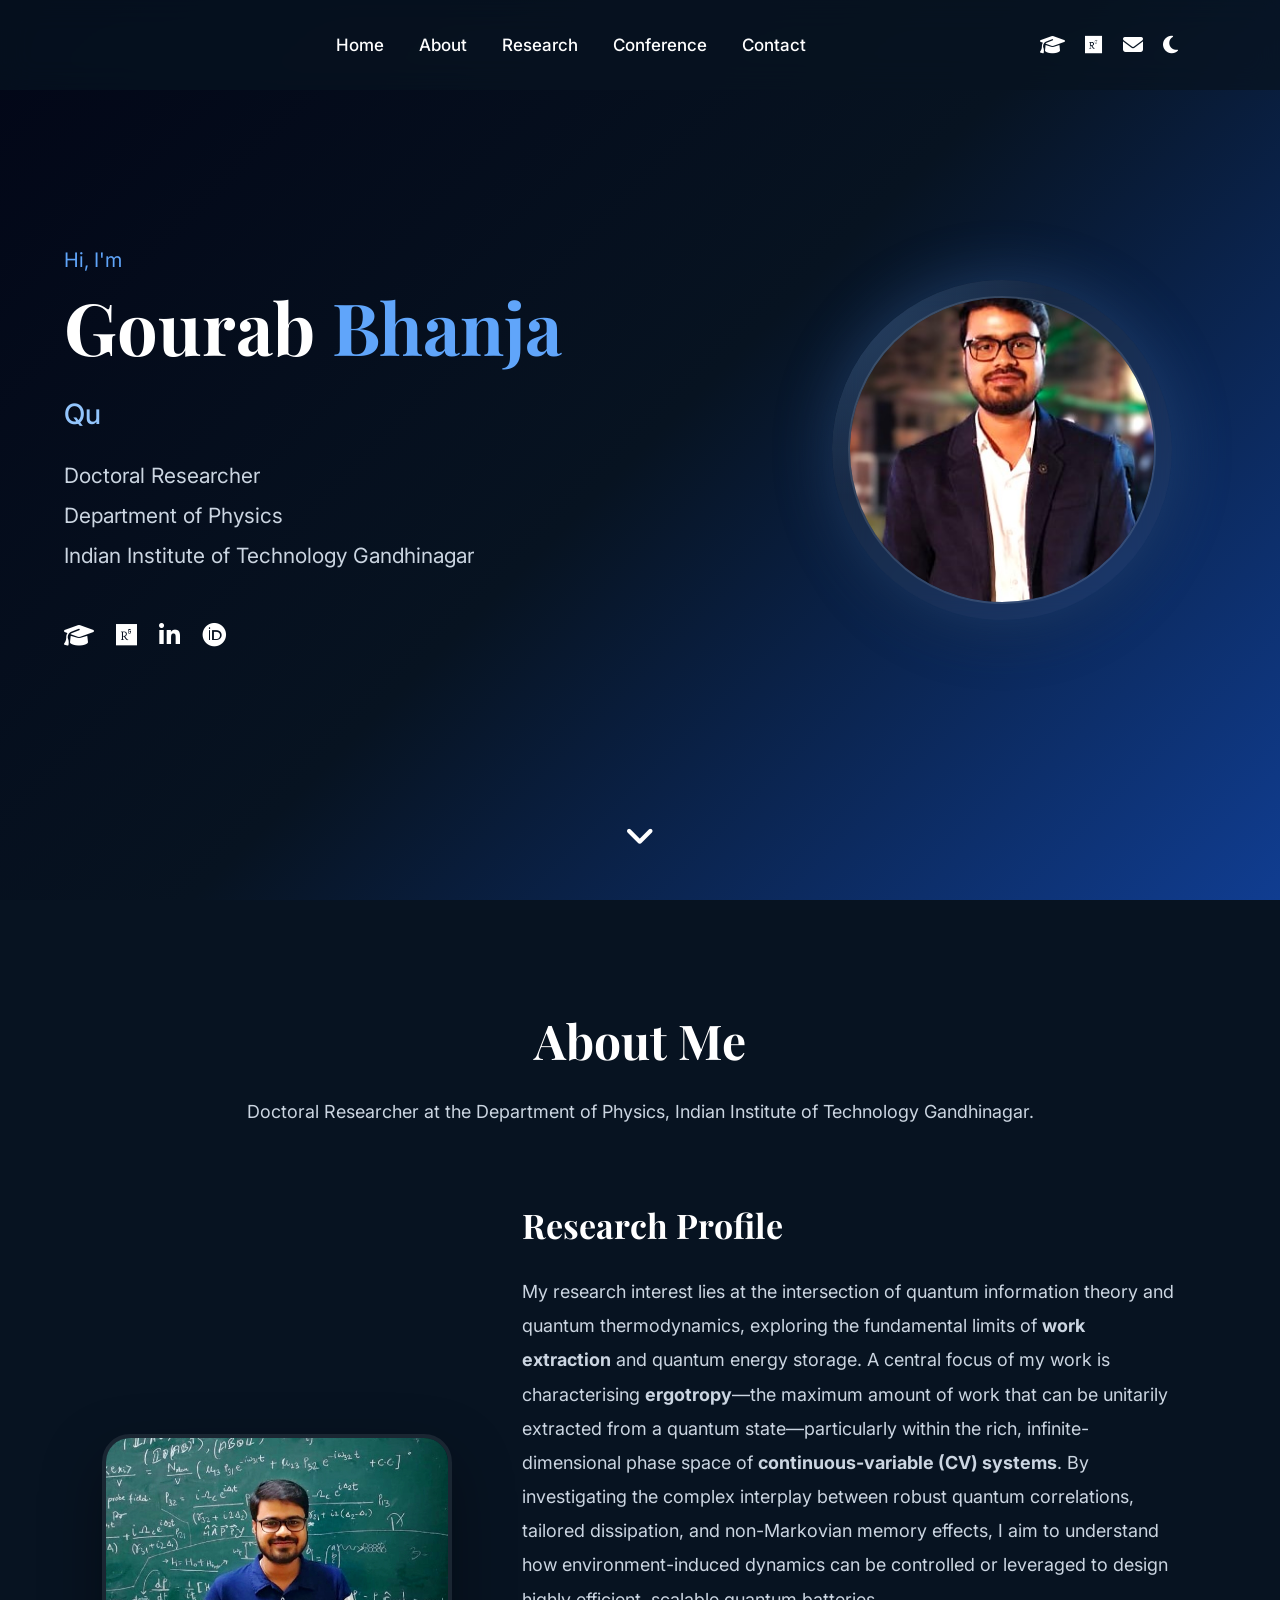
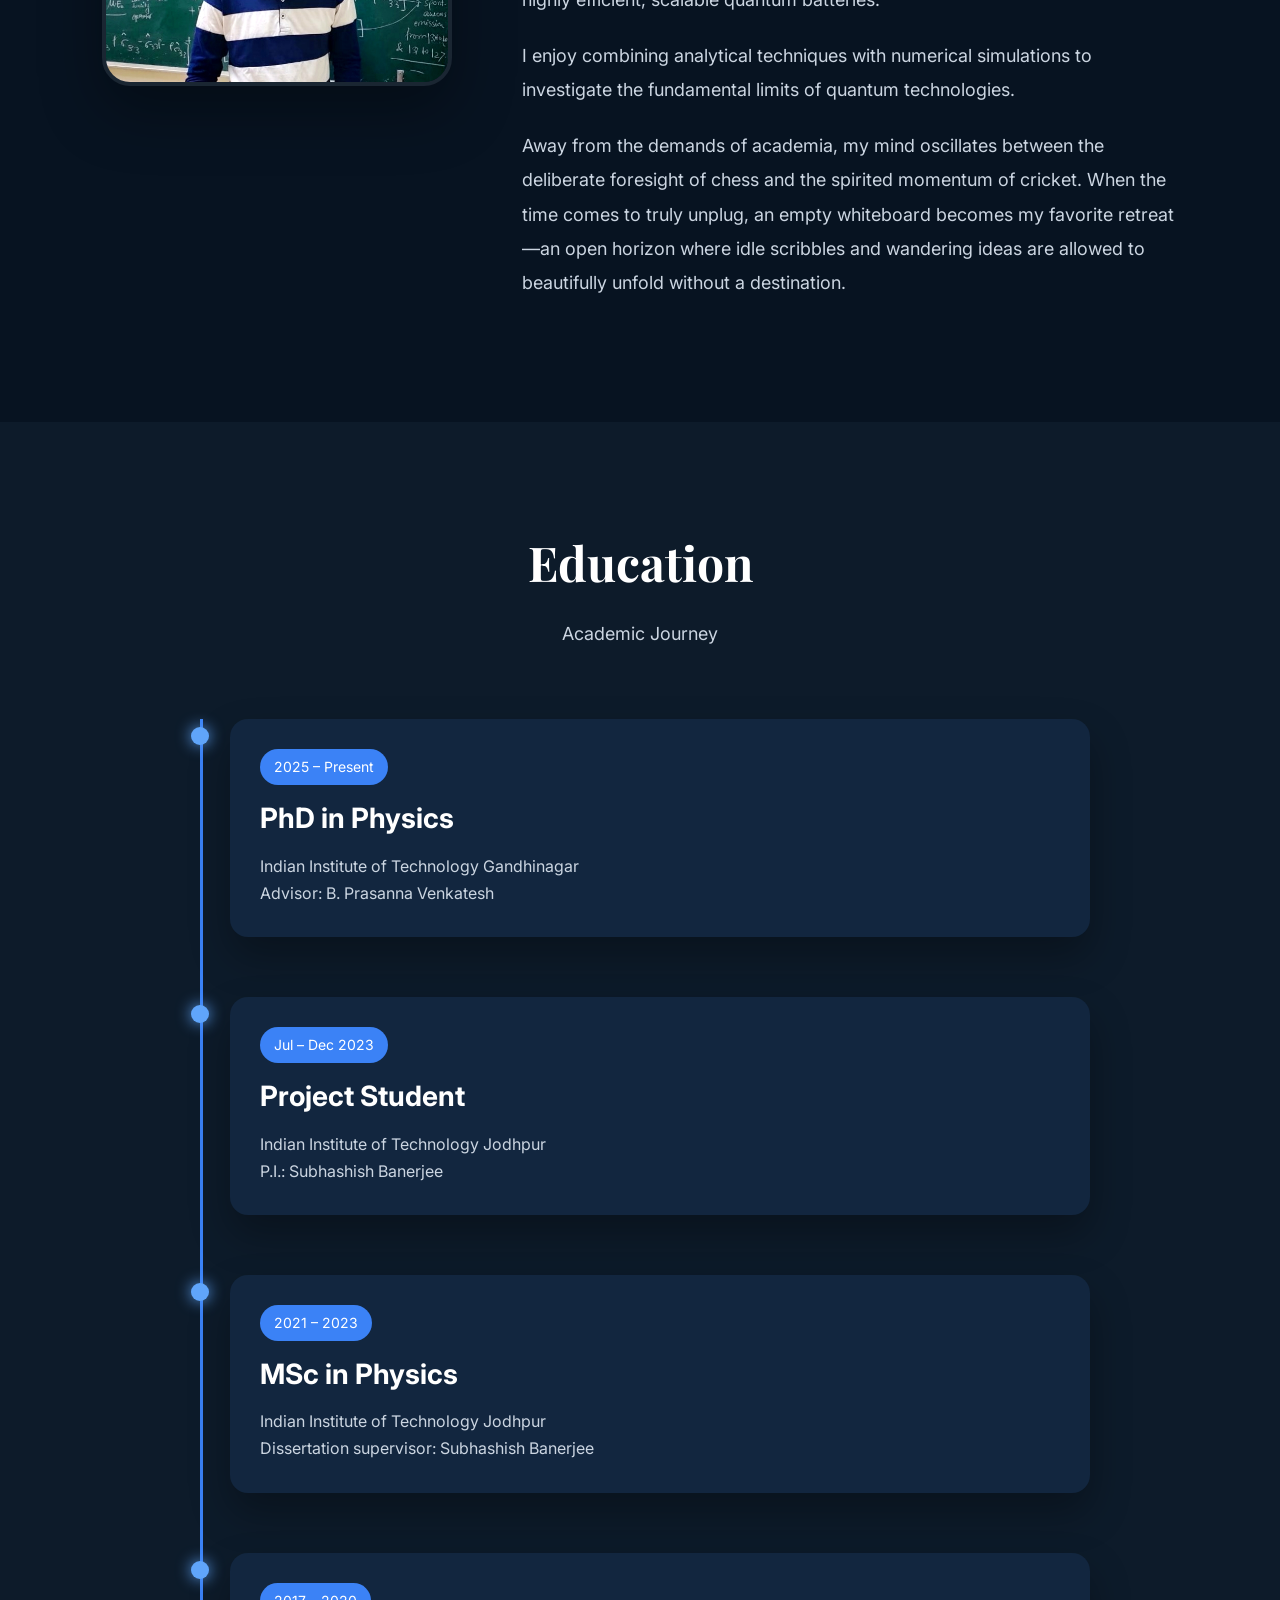
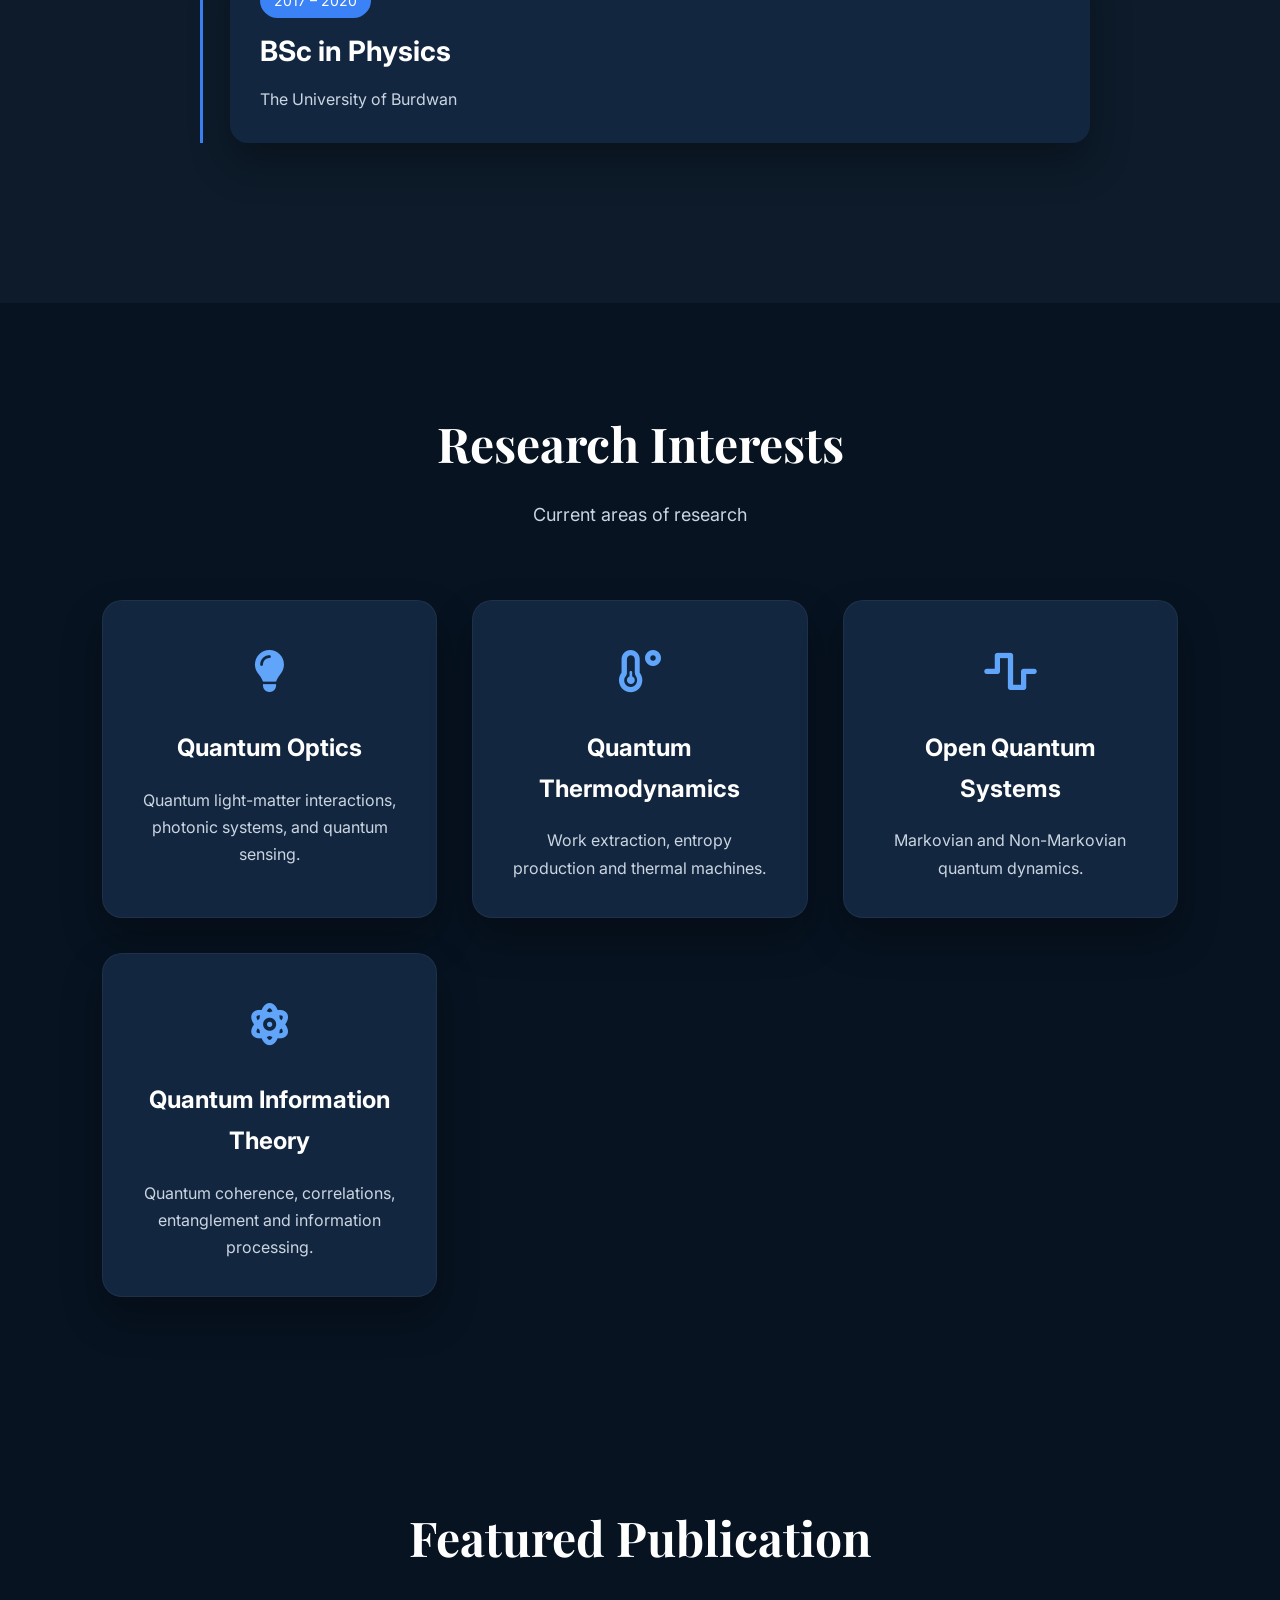
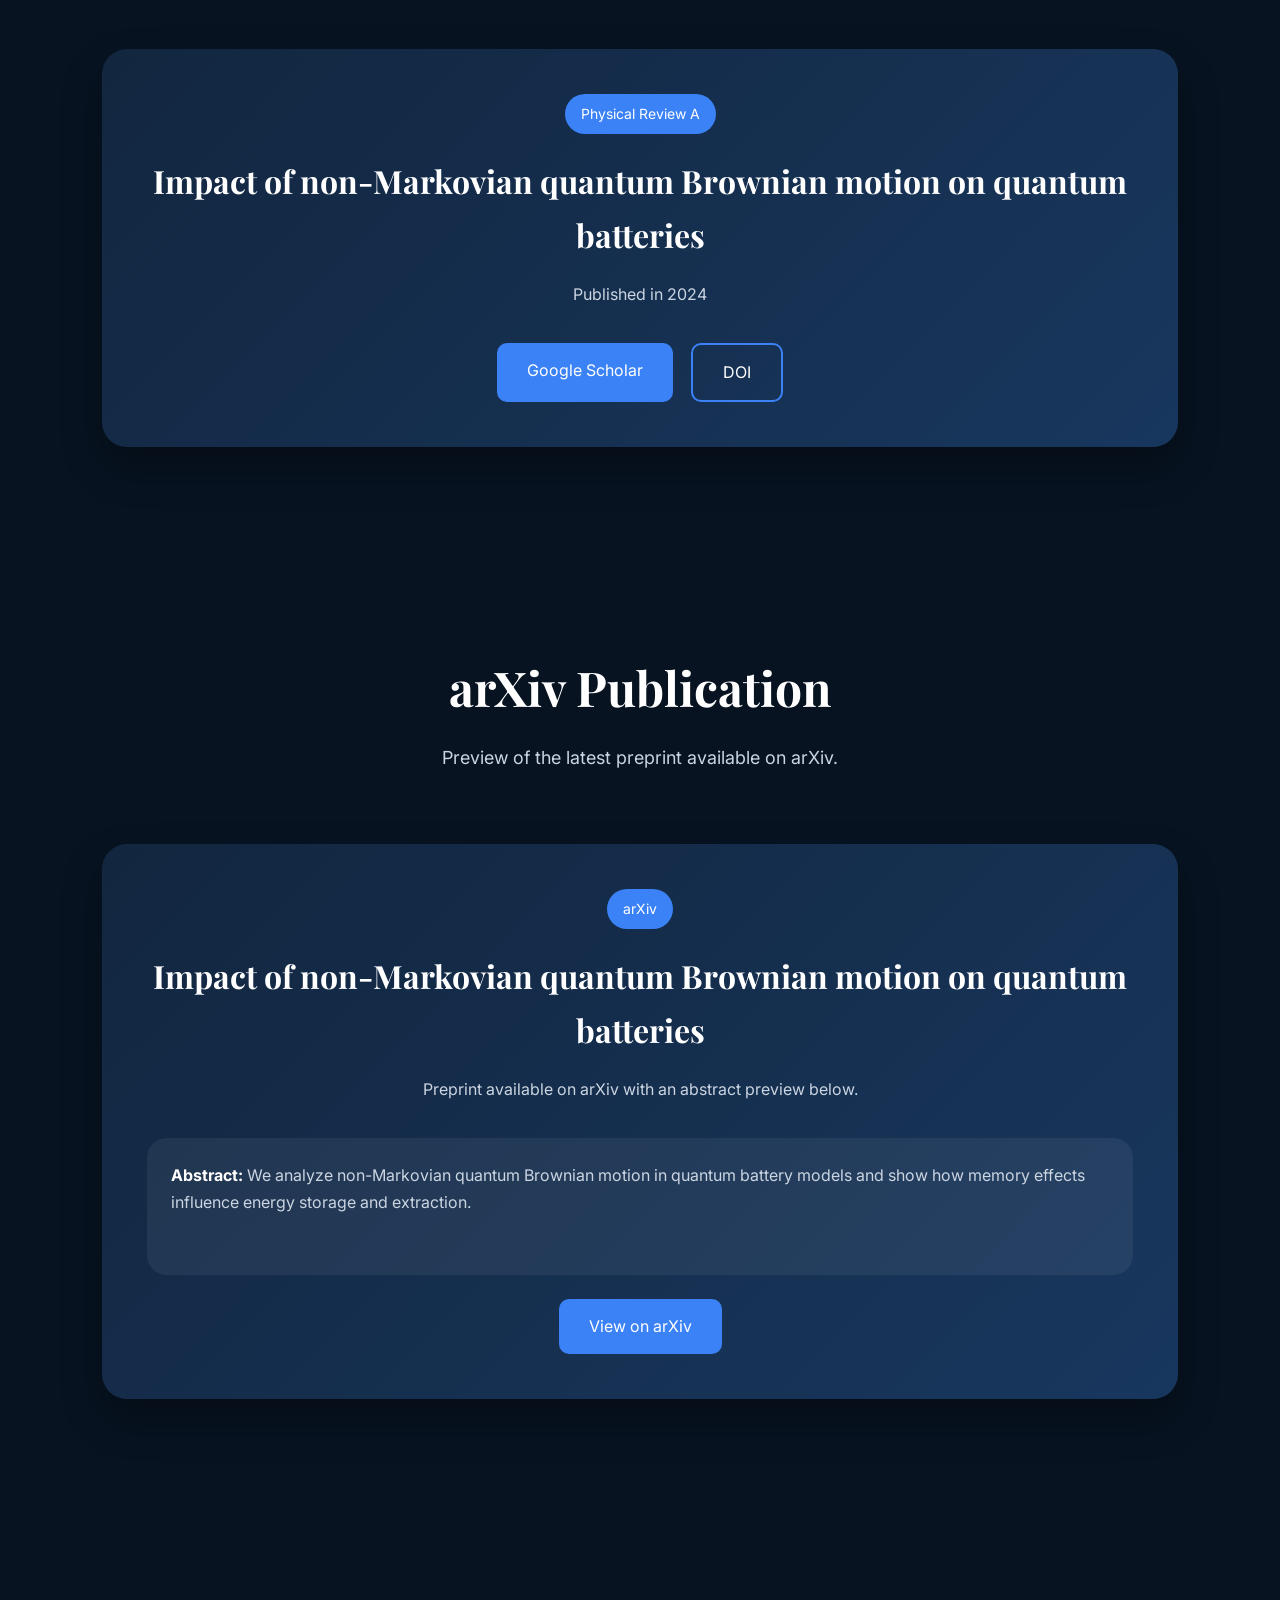
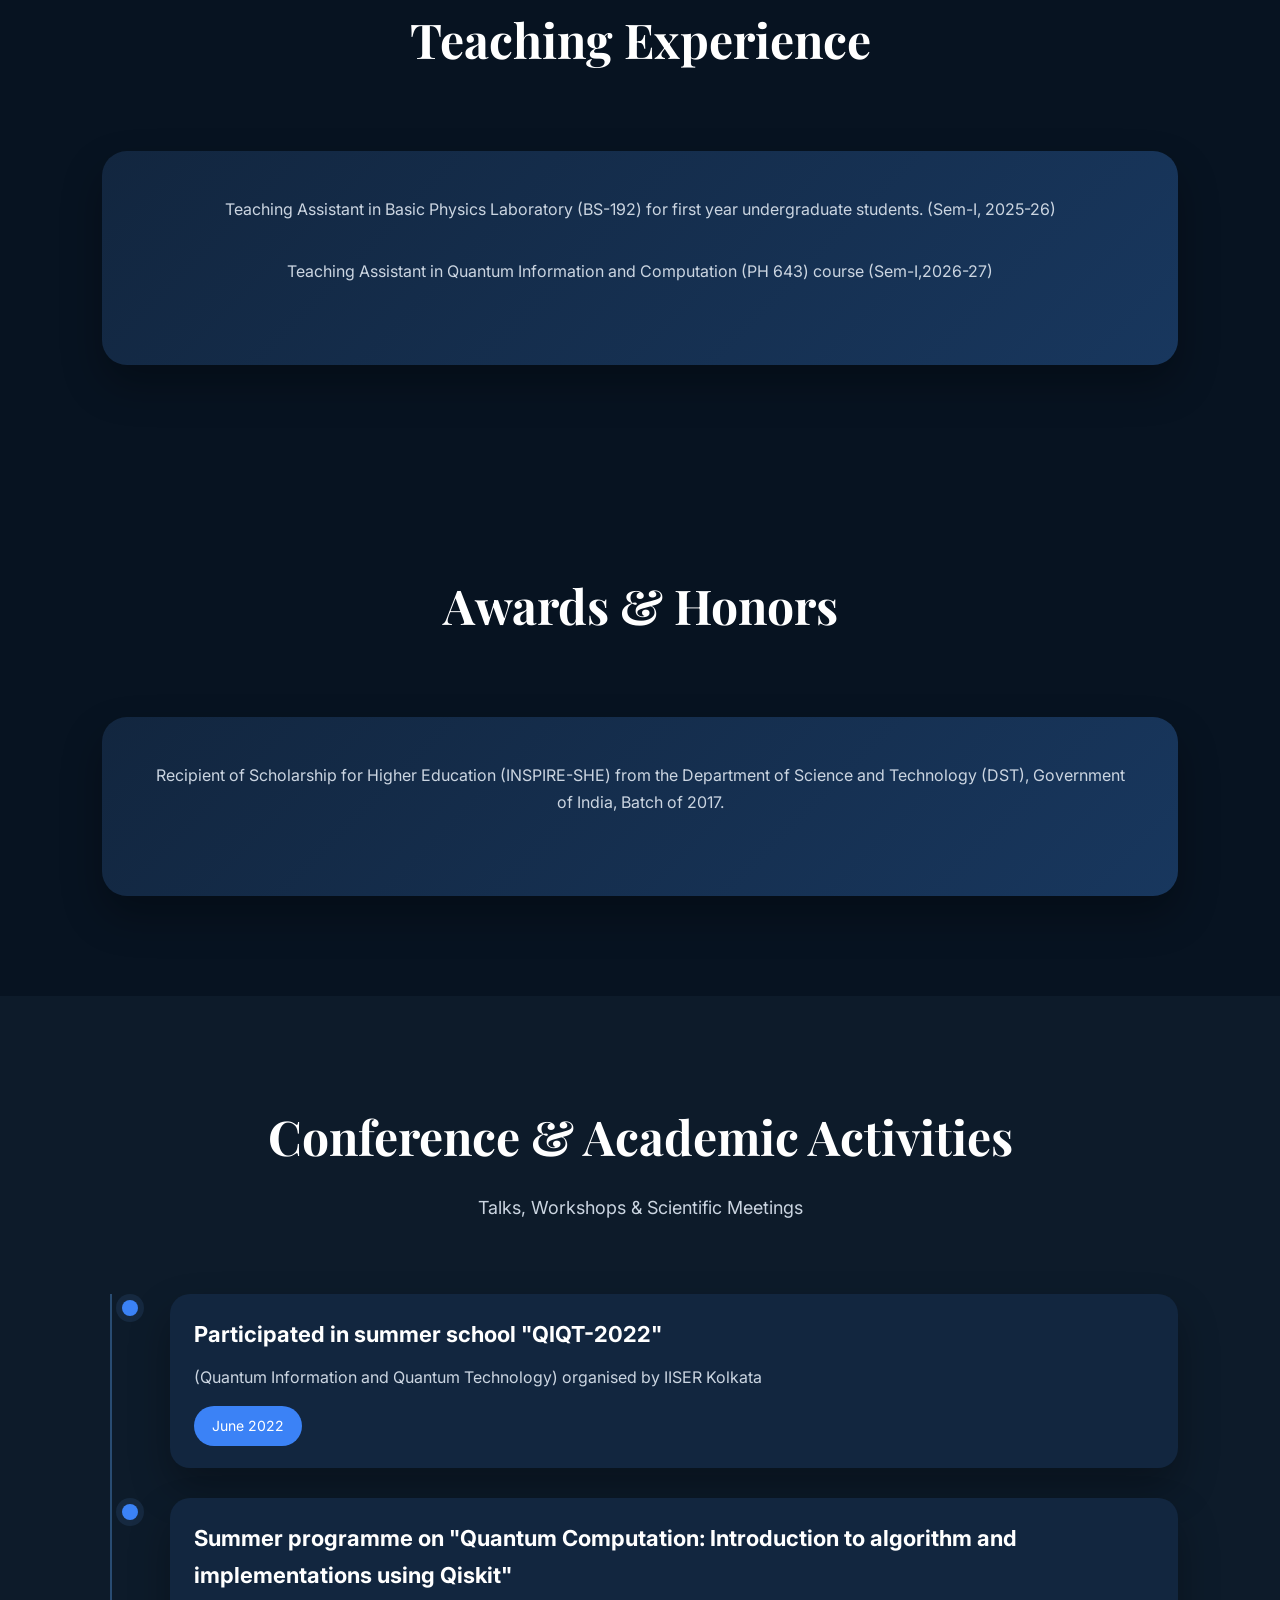
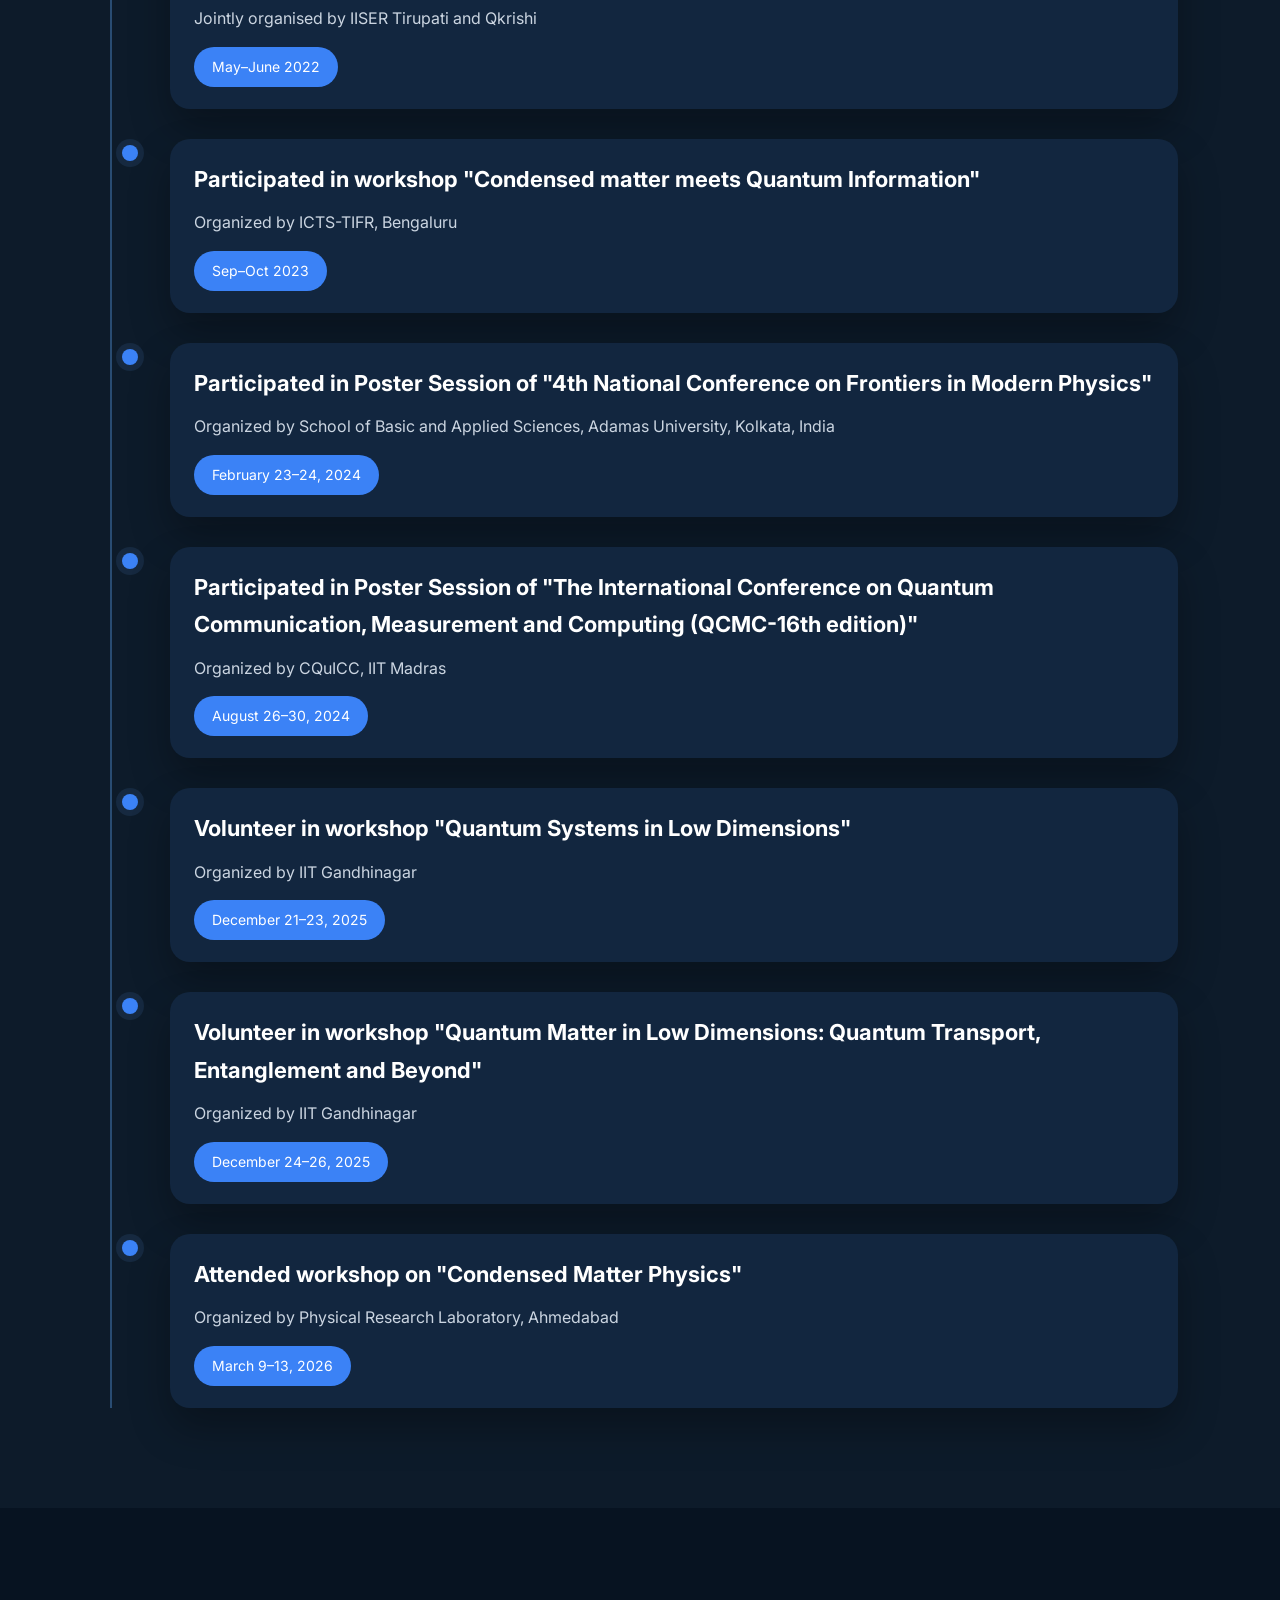
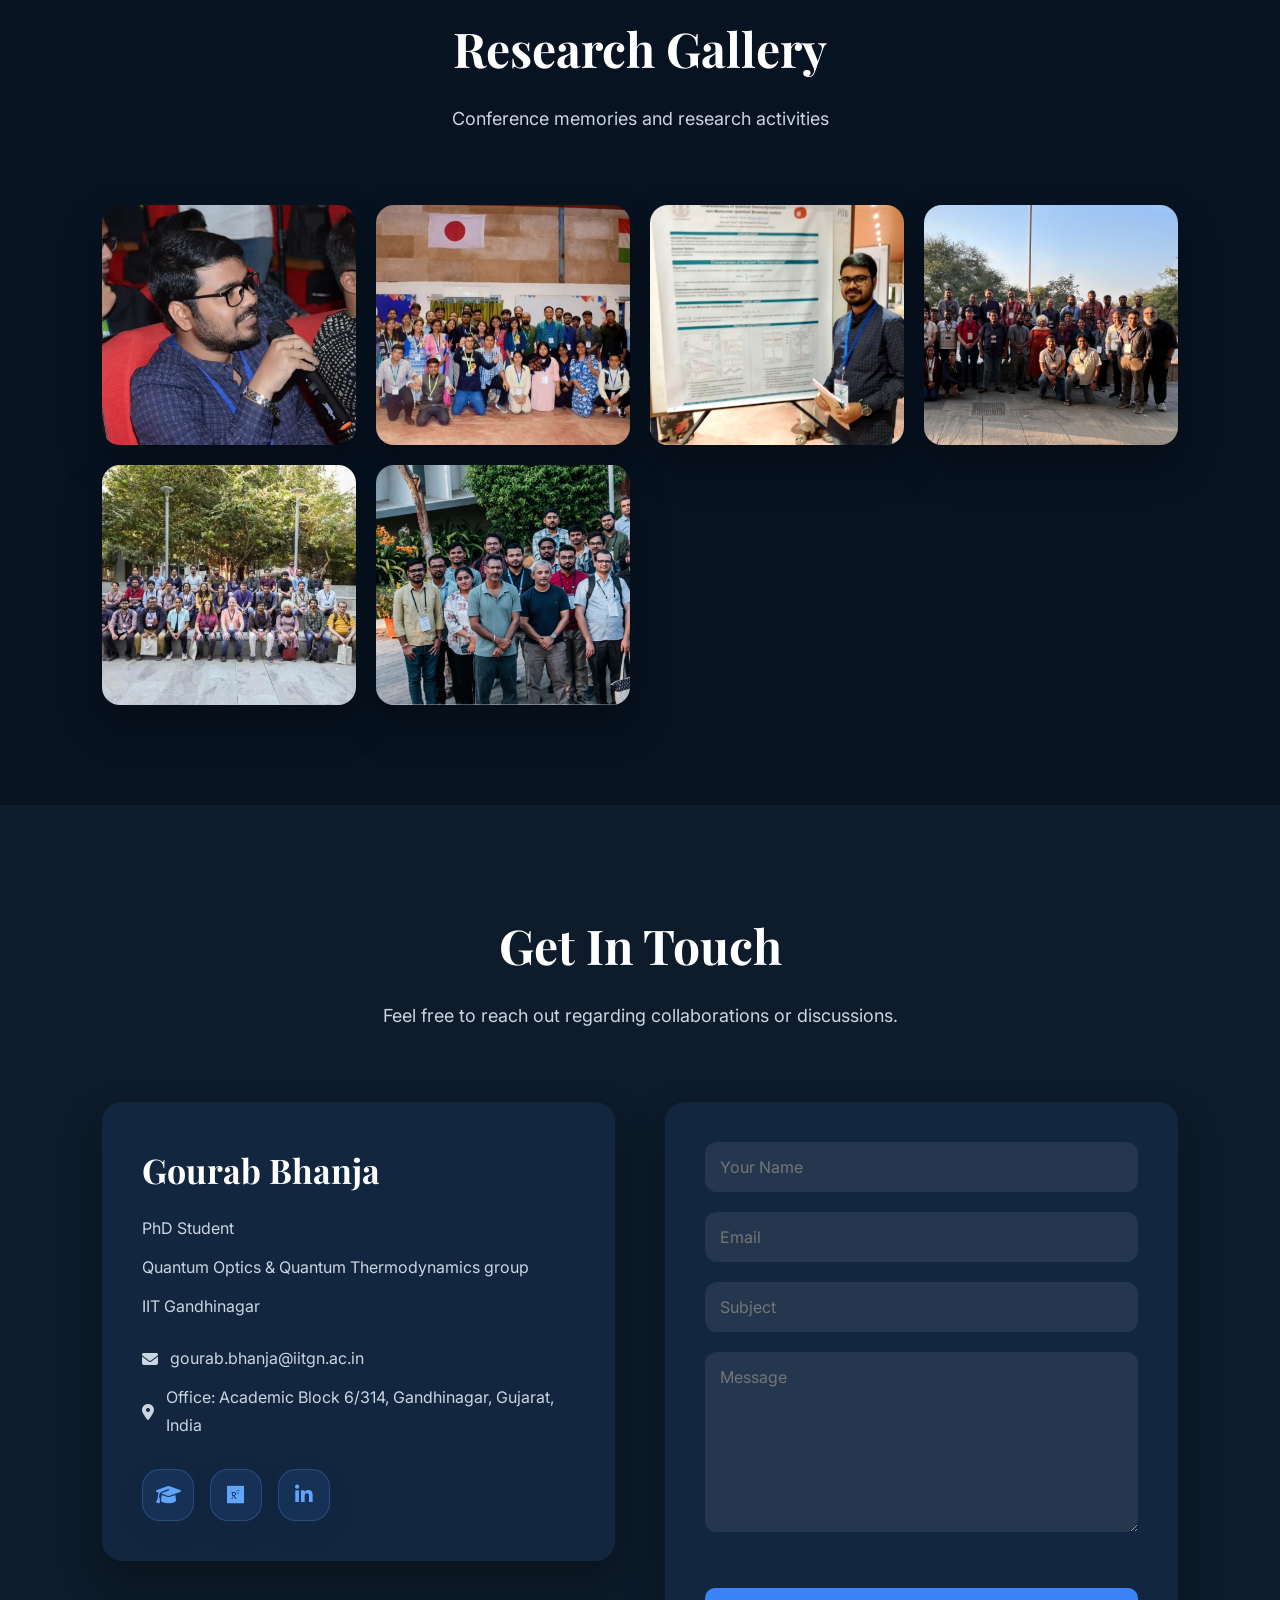
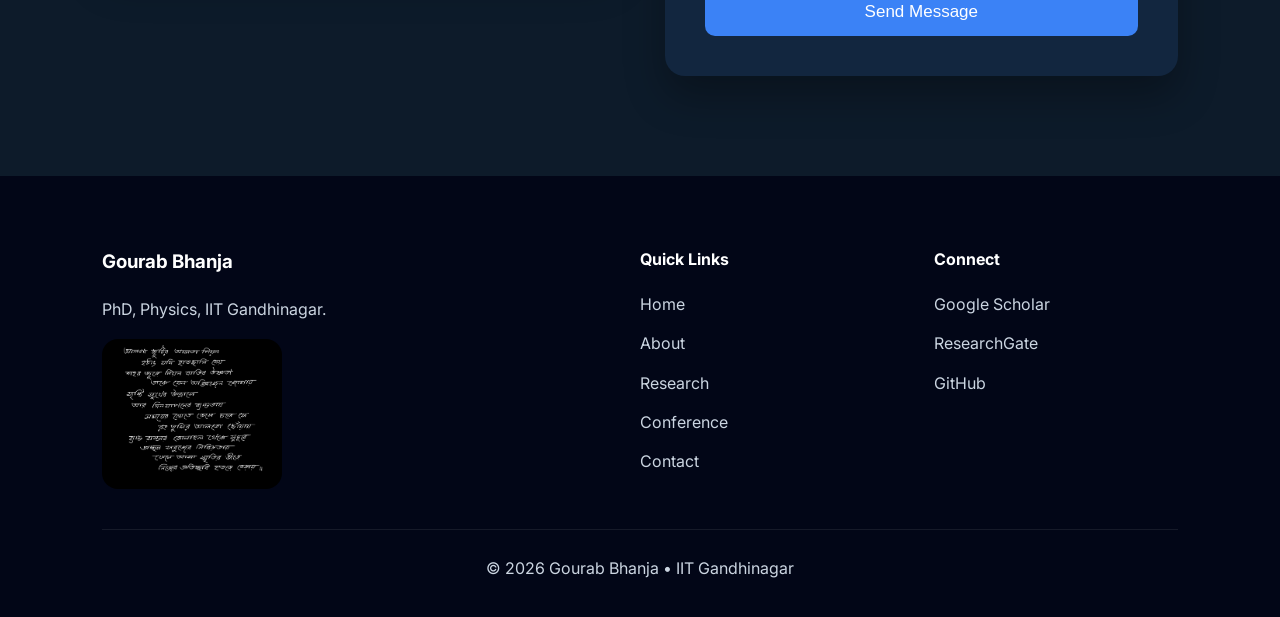
==== commit cff172f4: "Update homepage title Co-authored-by: Copilot <223556219+Copilot@users.noreply.github.com>" ====
--- a/index.html
+++ b/index.html
@@ -9,7 +9,7 @@
 <meta http-equiv="Pragma" content="no-cache">
 <meta http-equiv="Expires" content="0">
 
-<title>Gourab Bhanja | Quantum Researcher at IIT Gandhinagar</title>
+<title>Gourab Bhanja | Webpage</title>
 
 <meta name="description"
 content="Gourab Bhanja is a Doctoral Researcher in Physics at IIT Gandhinagar, researching quantum information, quantum thermodynamics, and open quantum systems.">
@@ -17,13 +17,13 @@
 <link rel="canonical" href="https://gbhanja.github.io/GBsite/">
 <meta property="og:type" content="profile">
 <meta property="og:site_name" content="Gourab Bhanja">
-<meta property="og:title" content="Gourab Bhanja | Quantum Researcher at IIT Gandhinagar">
+<meta property="og:title" content="Gourab Bhanja | Webpage">
 <meta property="og:description" content="Gourab Bhanja is a Doctoral Researcher in Physics at IIT Gandhinagar, researching quantum information, quantum thermodynamics, and open quantum systems.">
 <meta property="og:url" content="https://gbhanja.github.io/GBsite/">
 <meta property="og:image" content="https://gbhanja.github.io/GBsite/assets/profile-photo.jpg">
 <meta property="og:image:alt" content="Gourab Bhanja">
 <meta name="twitter:card" content="summary_large_image">
-<meta name="twitter:title" content="Gourab Bhanja | Quantum Researcher at IIT Gandhinagar">
+<meta name="twitter:title" content="Gourab Bhanja | Webpage">
 <meta name="twitter:description" content="Gourab Bhanja is a Doctoral Researcher in Physics at IIT Gandhinagar, researching quantum information, quantum thermodynamics, and open quantum systems.">
 <meta name="twitter:image" content="https://gbhanja.github.io/GBsite/assets/profile-photo.jpg">
 <meta property="profile:first_name" content="Gourab">
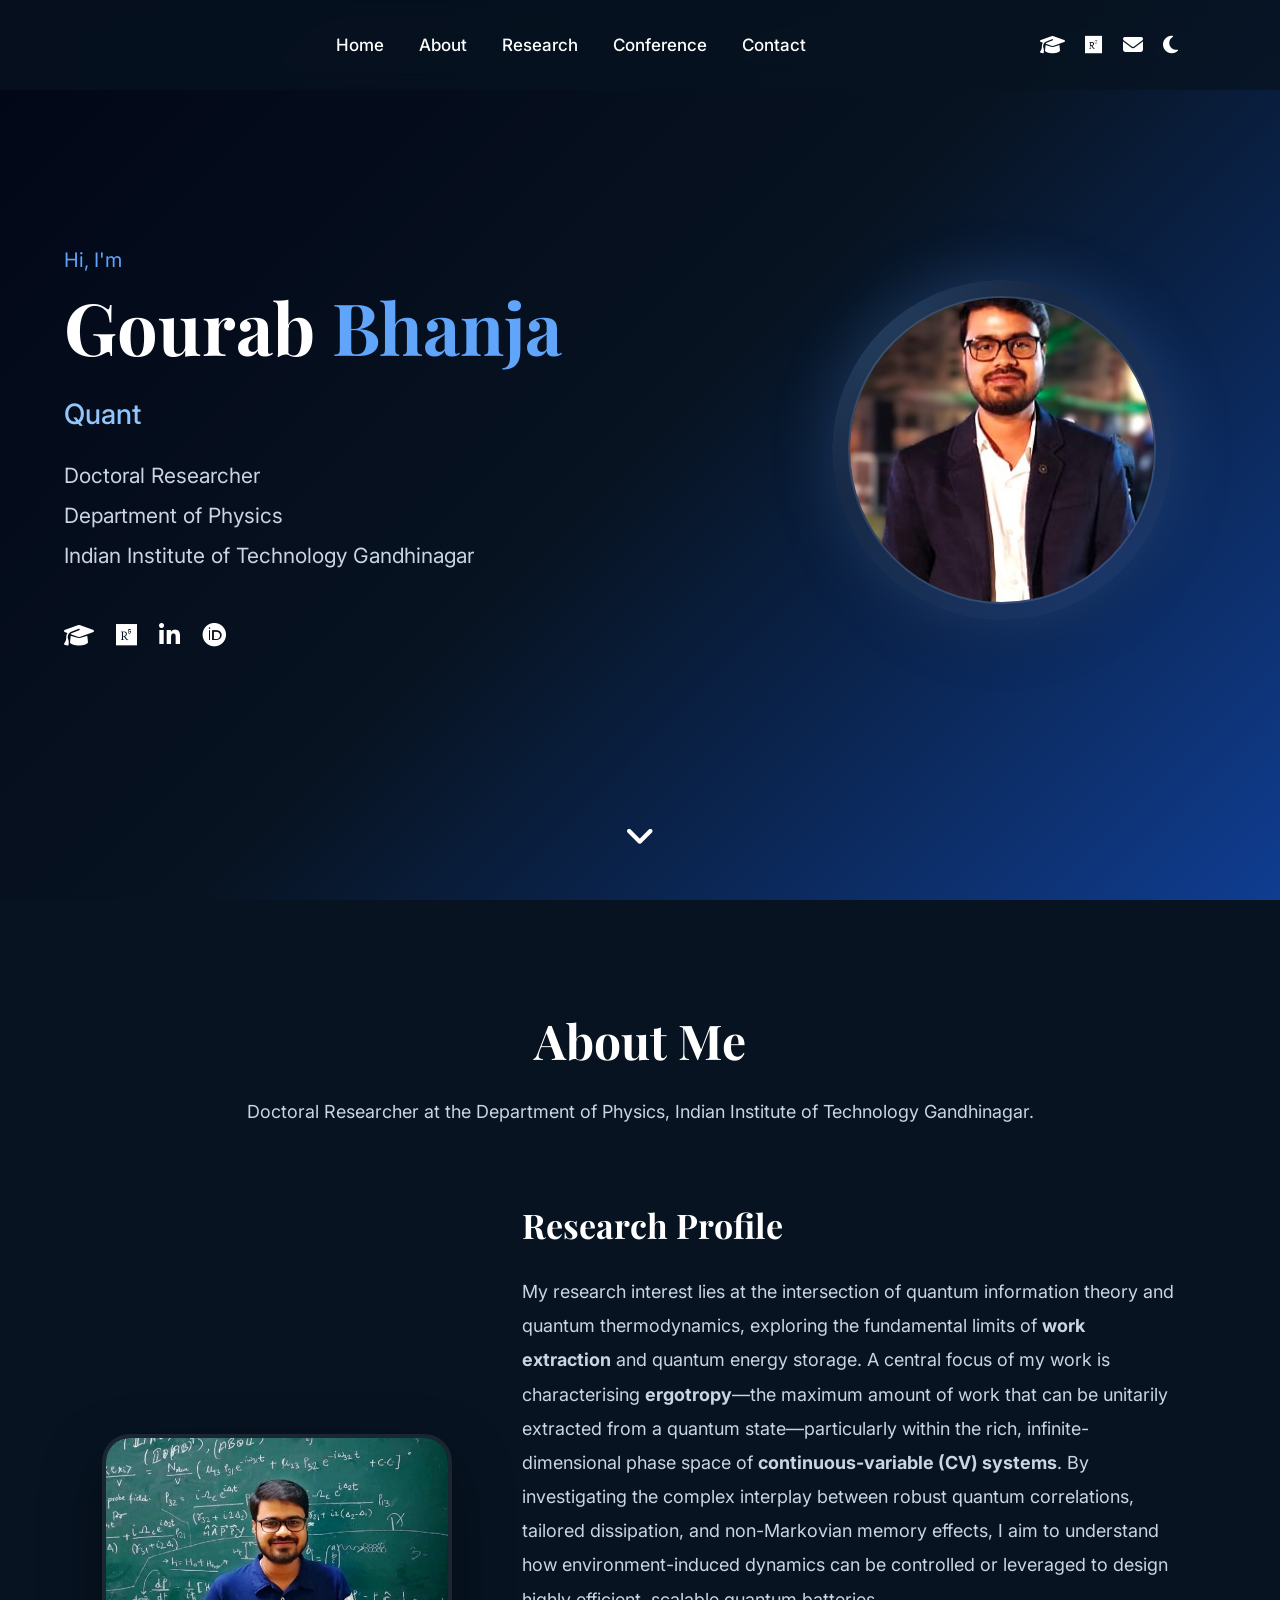
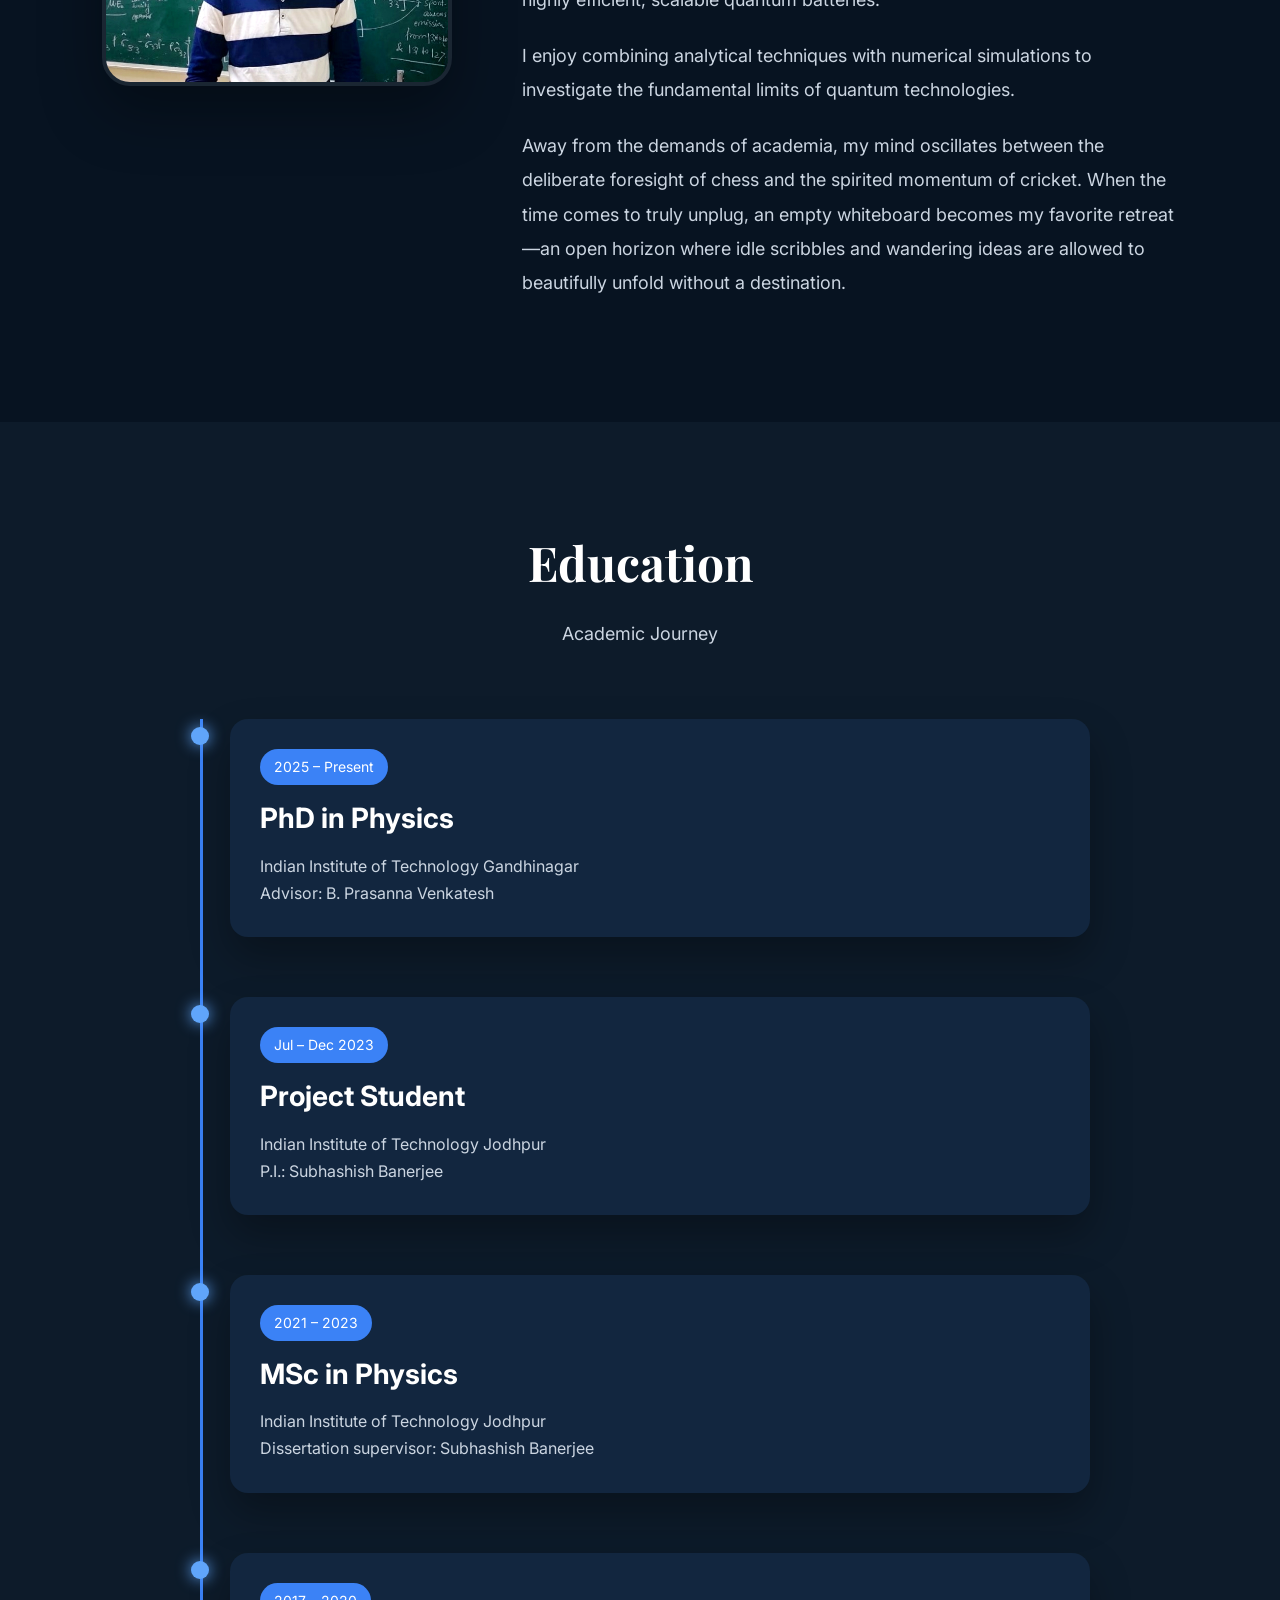
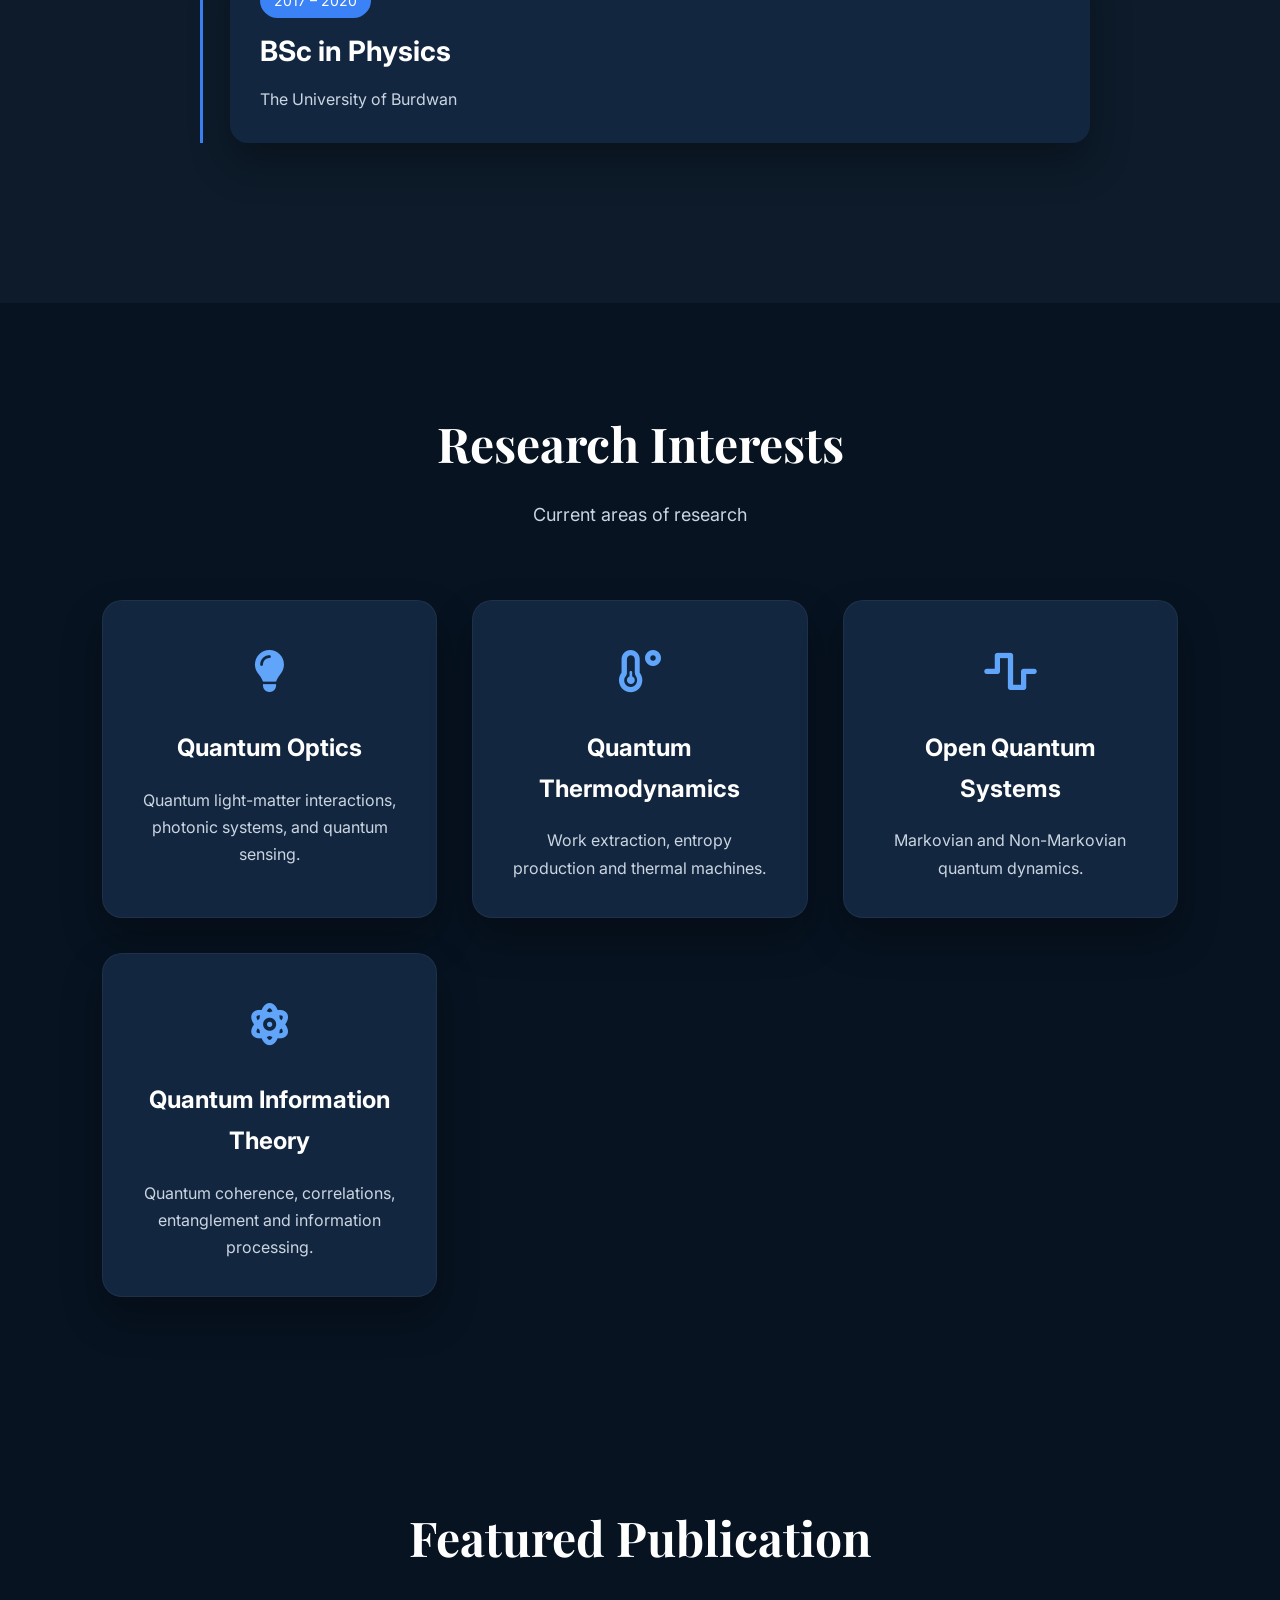
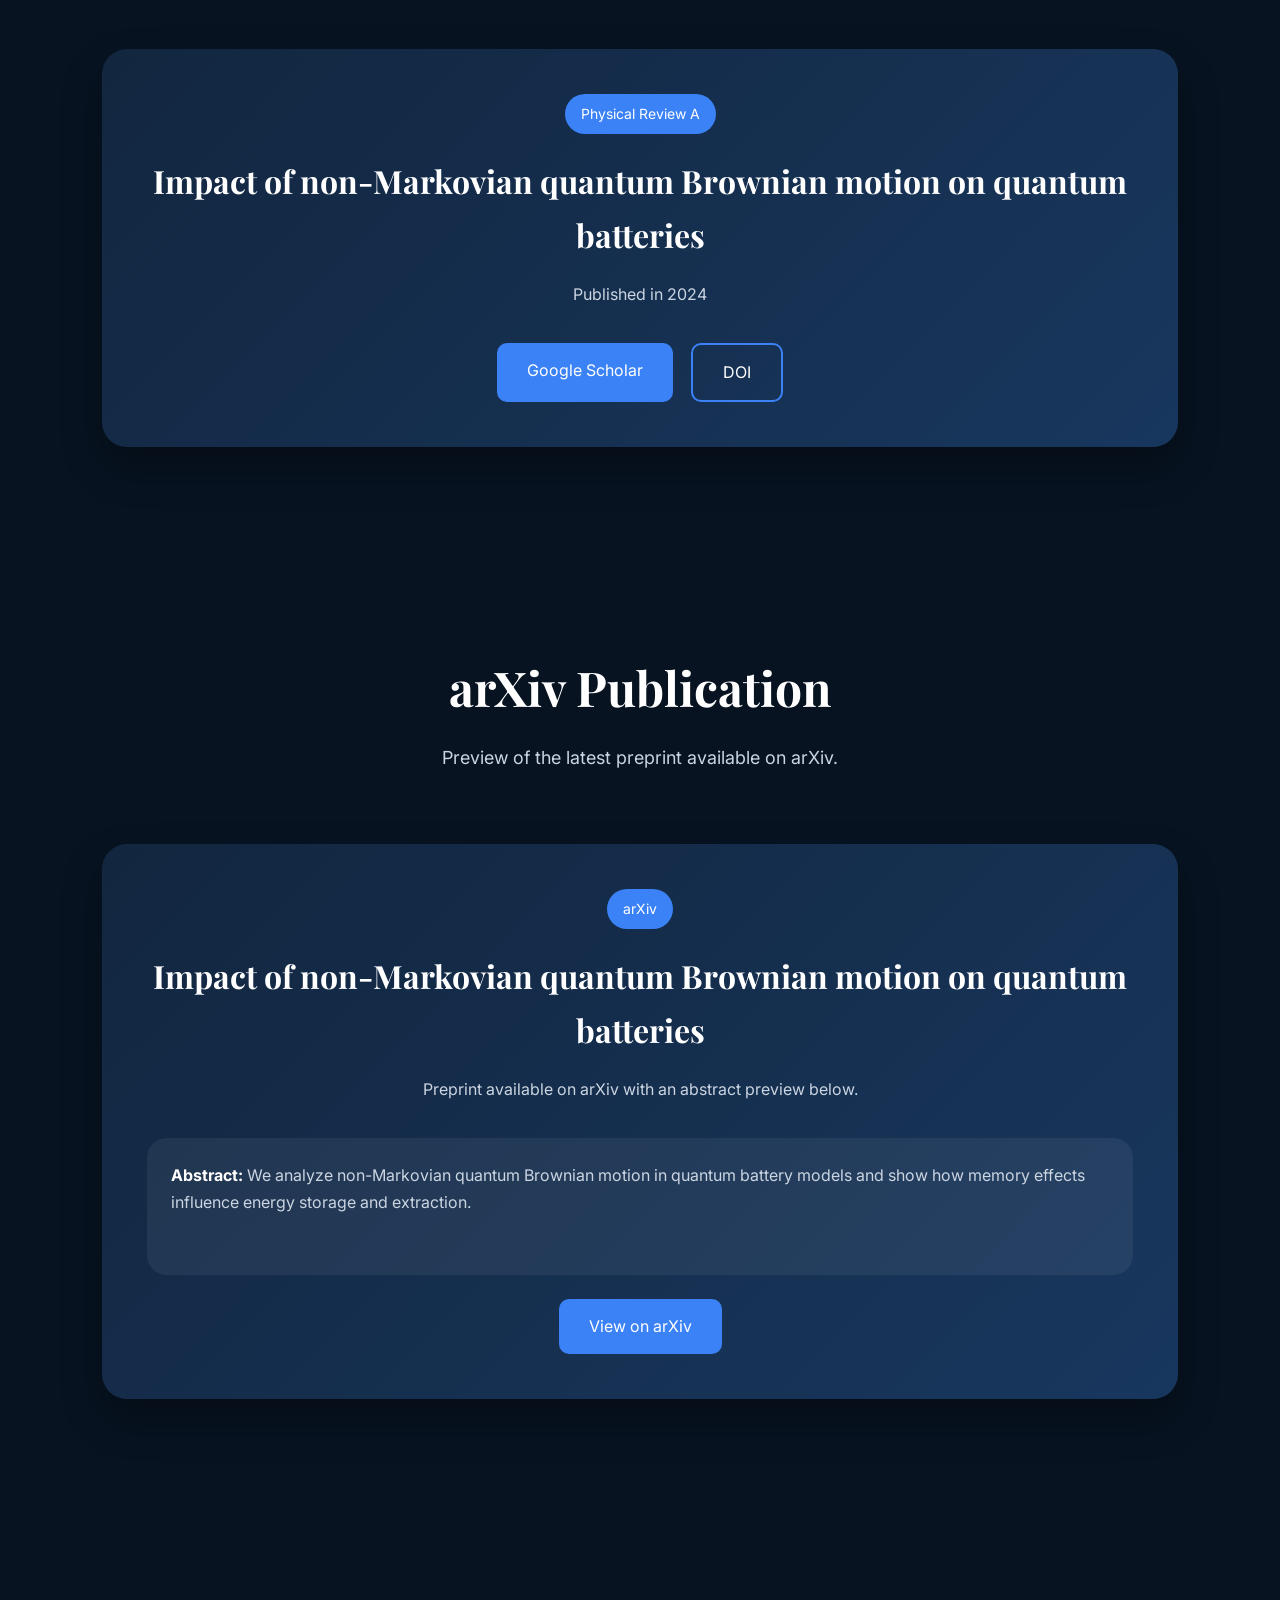
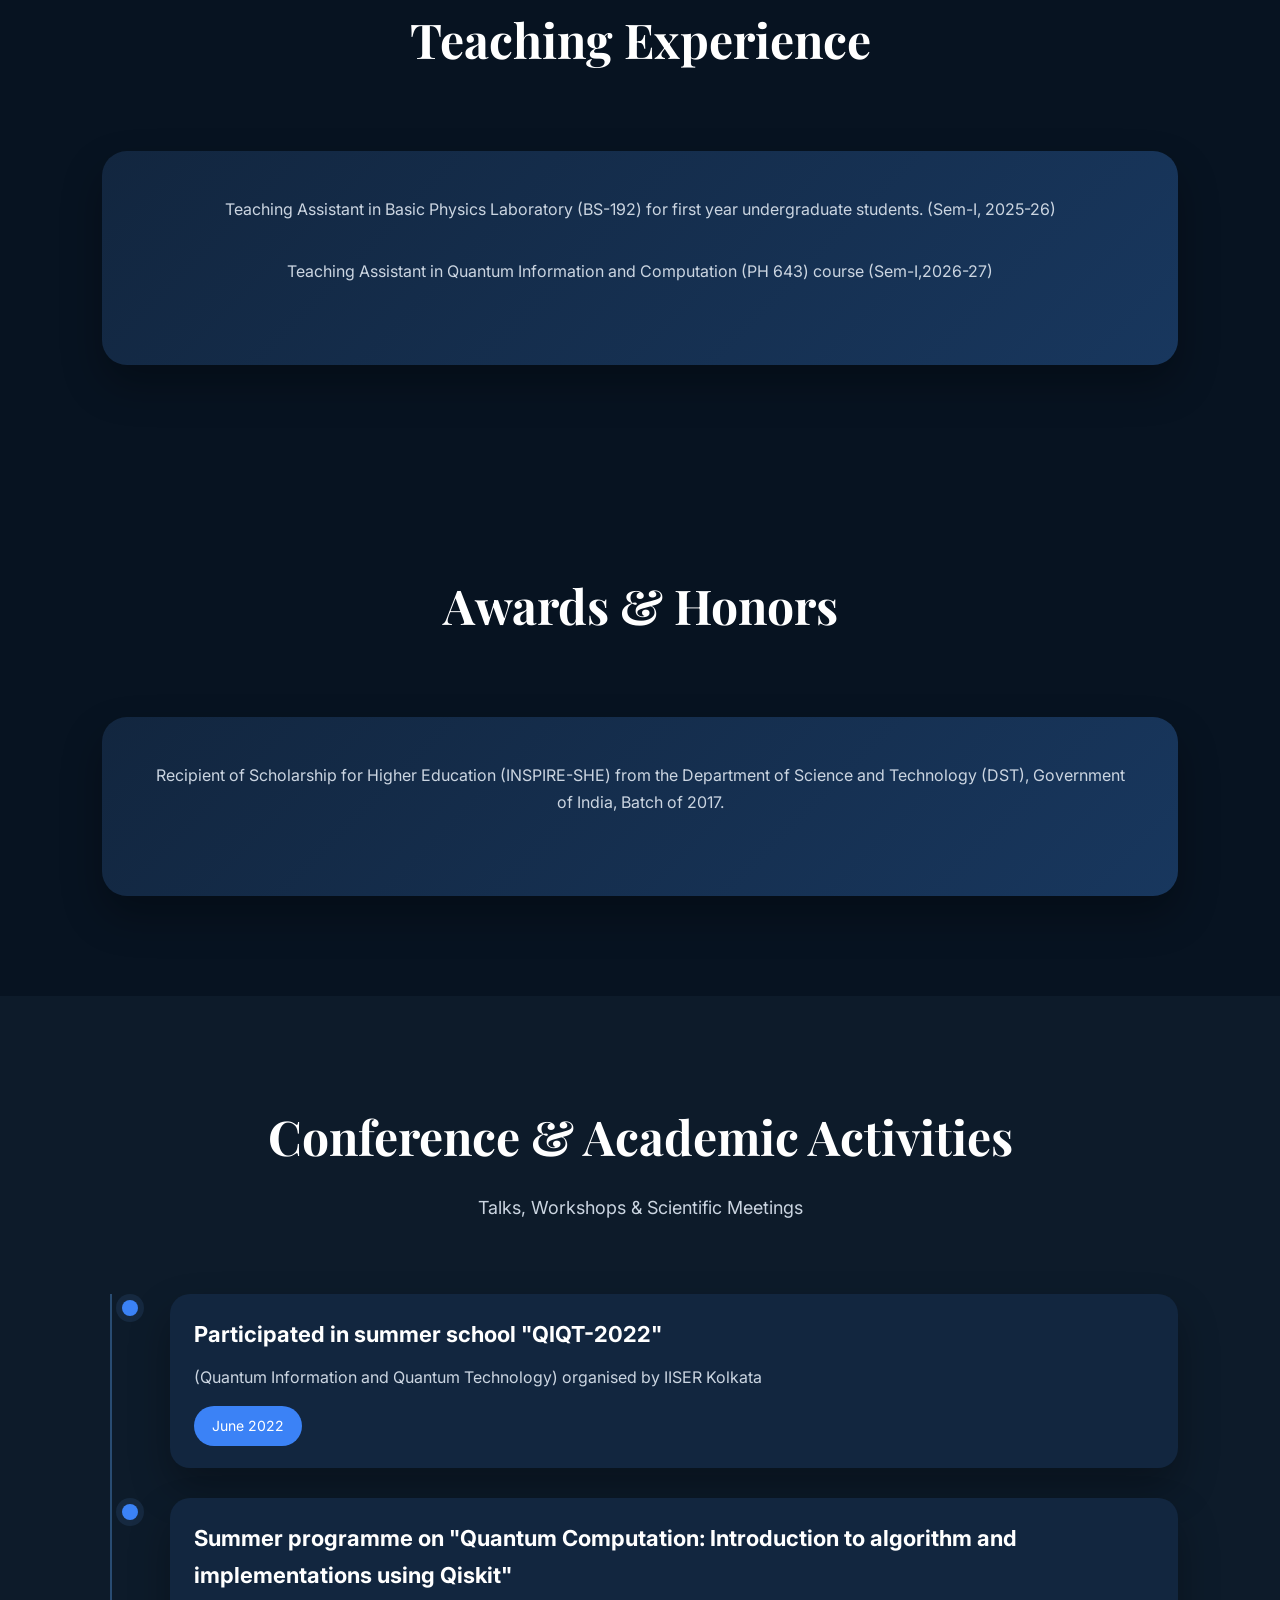
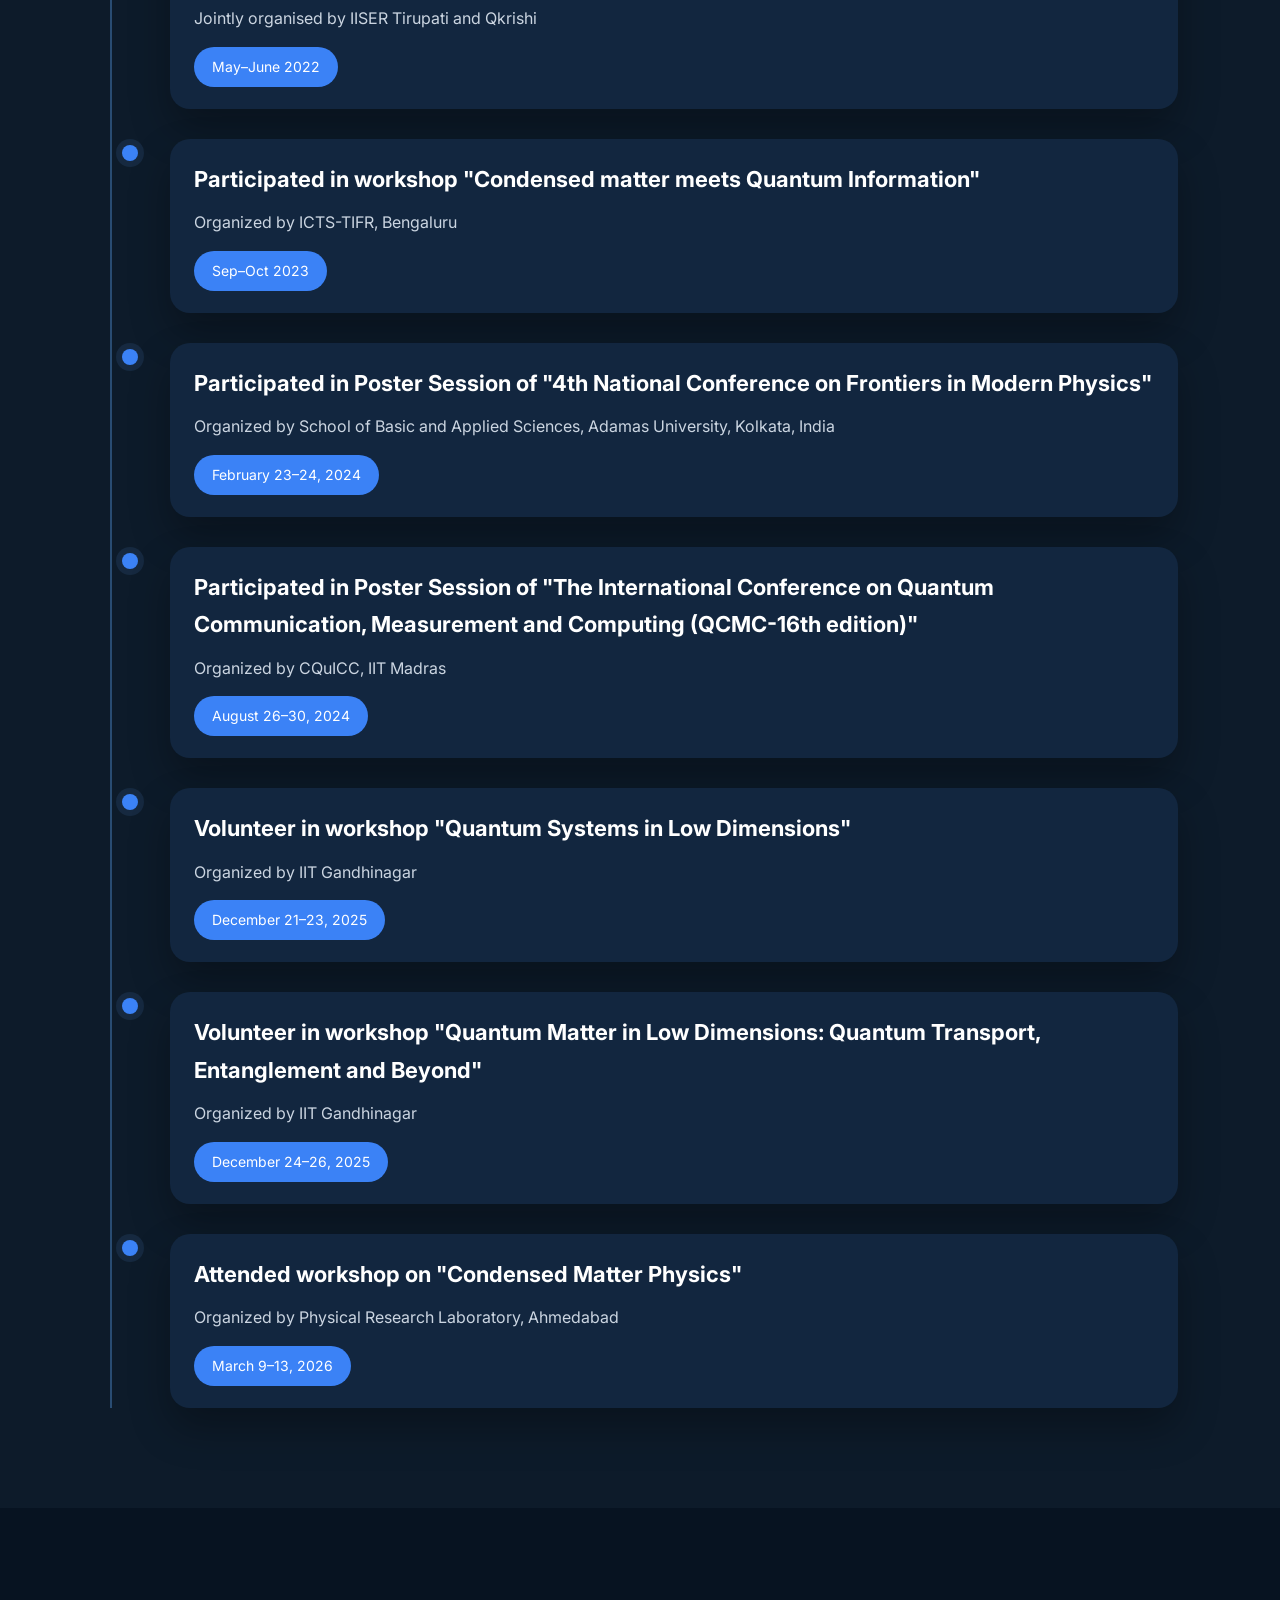
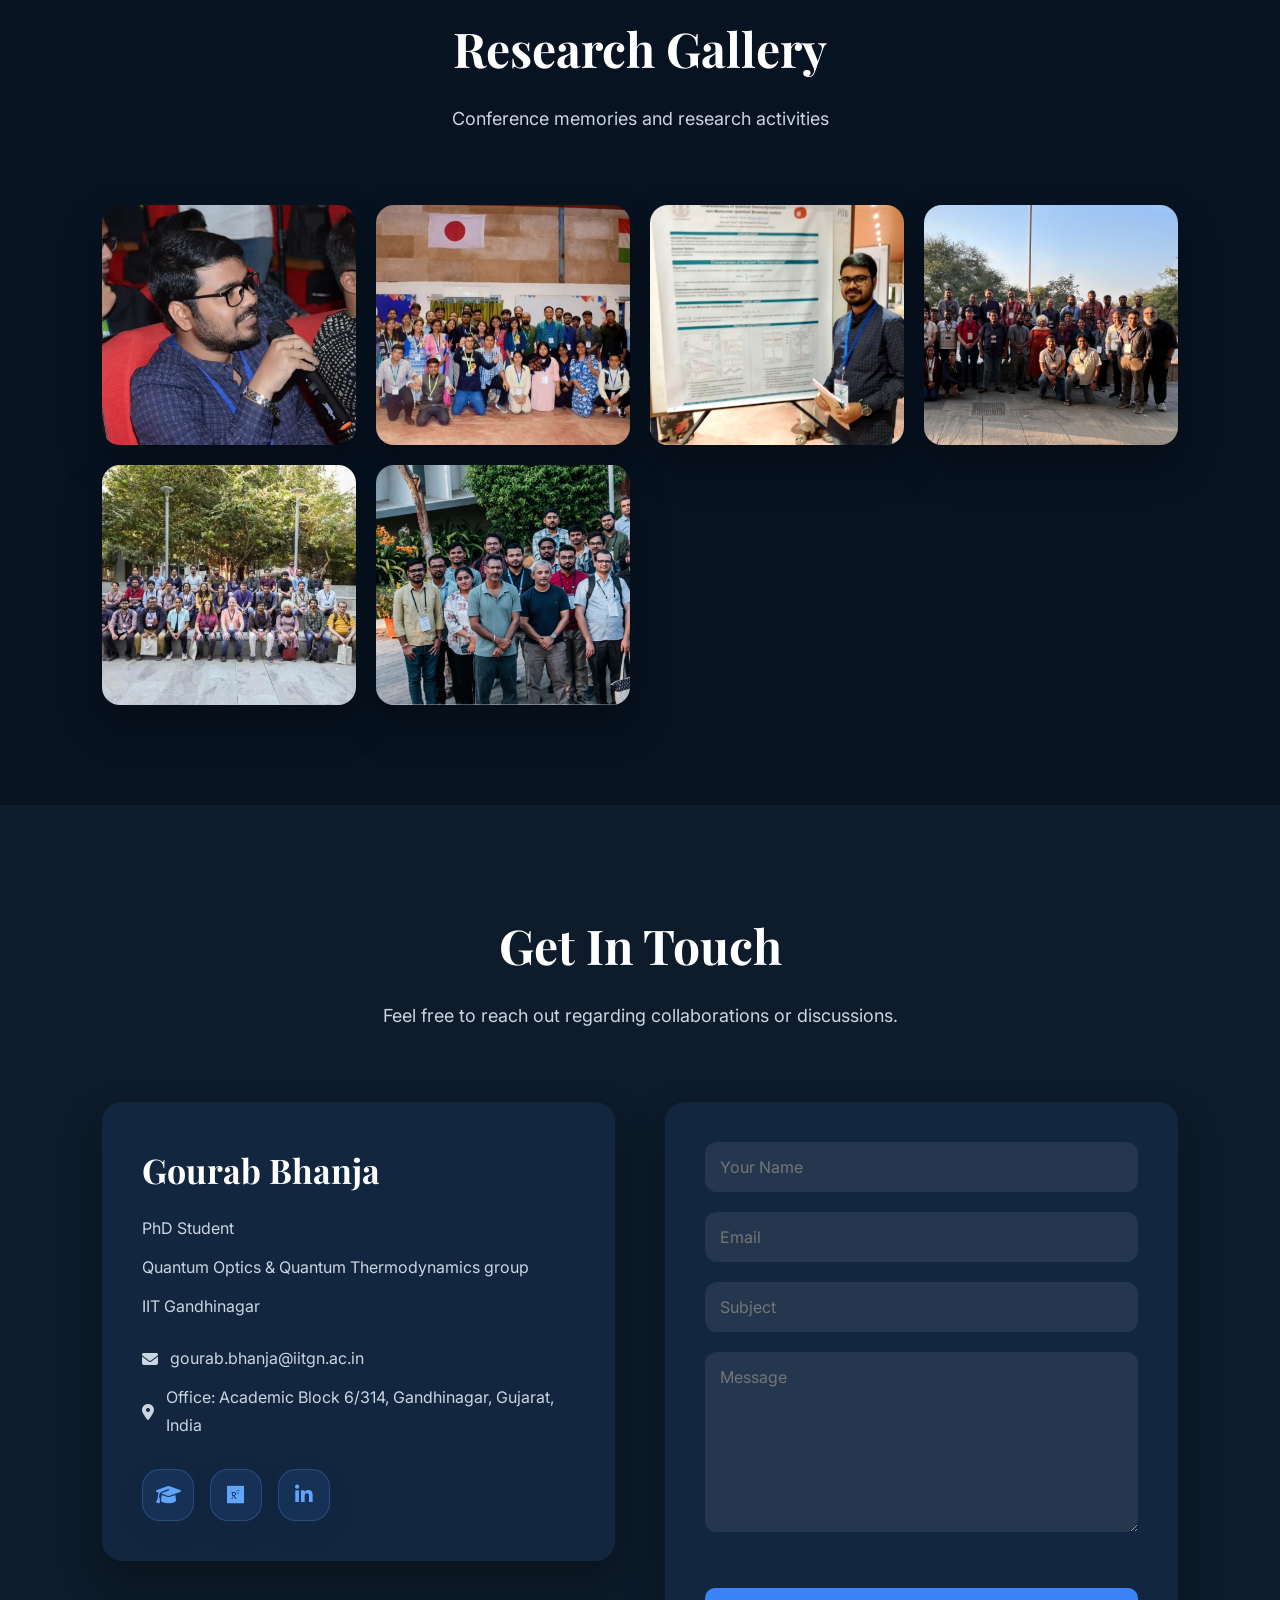
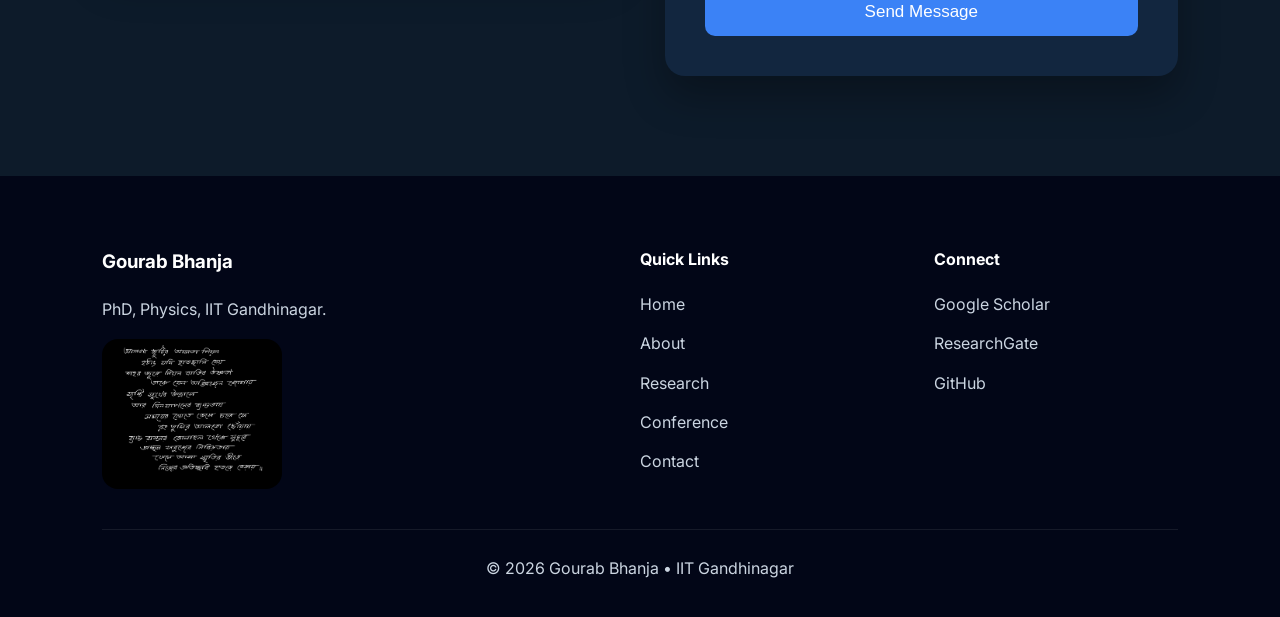
==== commit dac4fb5a: "Require contact form subject Co-authored-by: Copilot <223556219+Copilot@users.noreply.github.com>" ====
--- a/index.html
+++ b/index.html
@@ -1080,7 +1080,7 @@
 
 <input type="email" id="email" name="email" placeholder="Email" required>
 
-<input type="text" id="subject" name="subject" placeholder="Subject">
+<input type="text" id="subject" name="subject" placeholder="Subject" required>
 
 <textarea id="message" name="message" rows="6" placeholder="Message" required></textarea>
 
